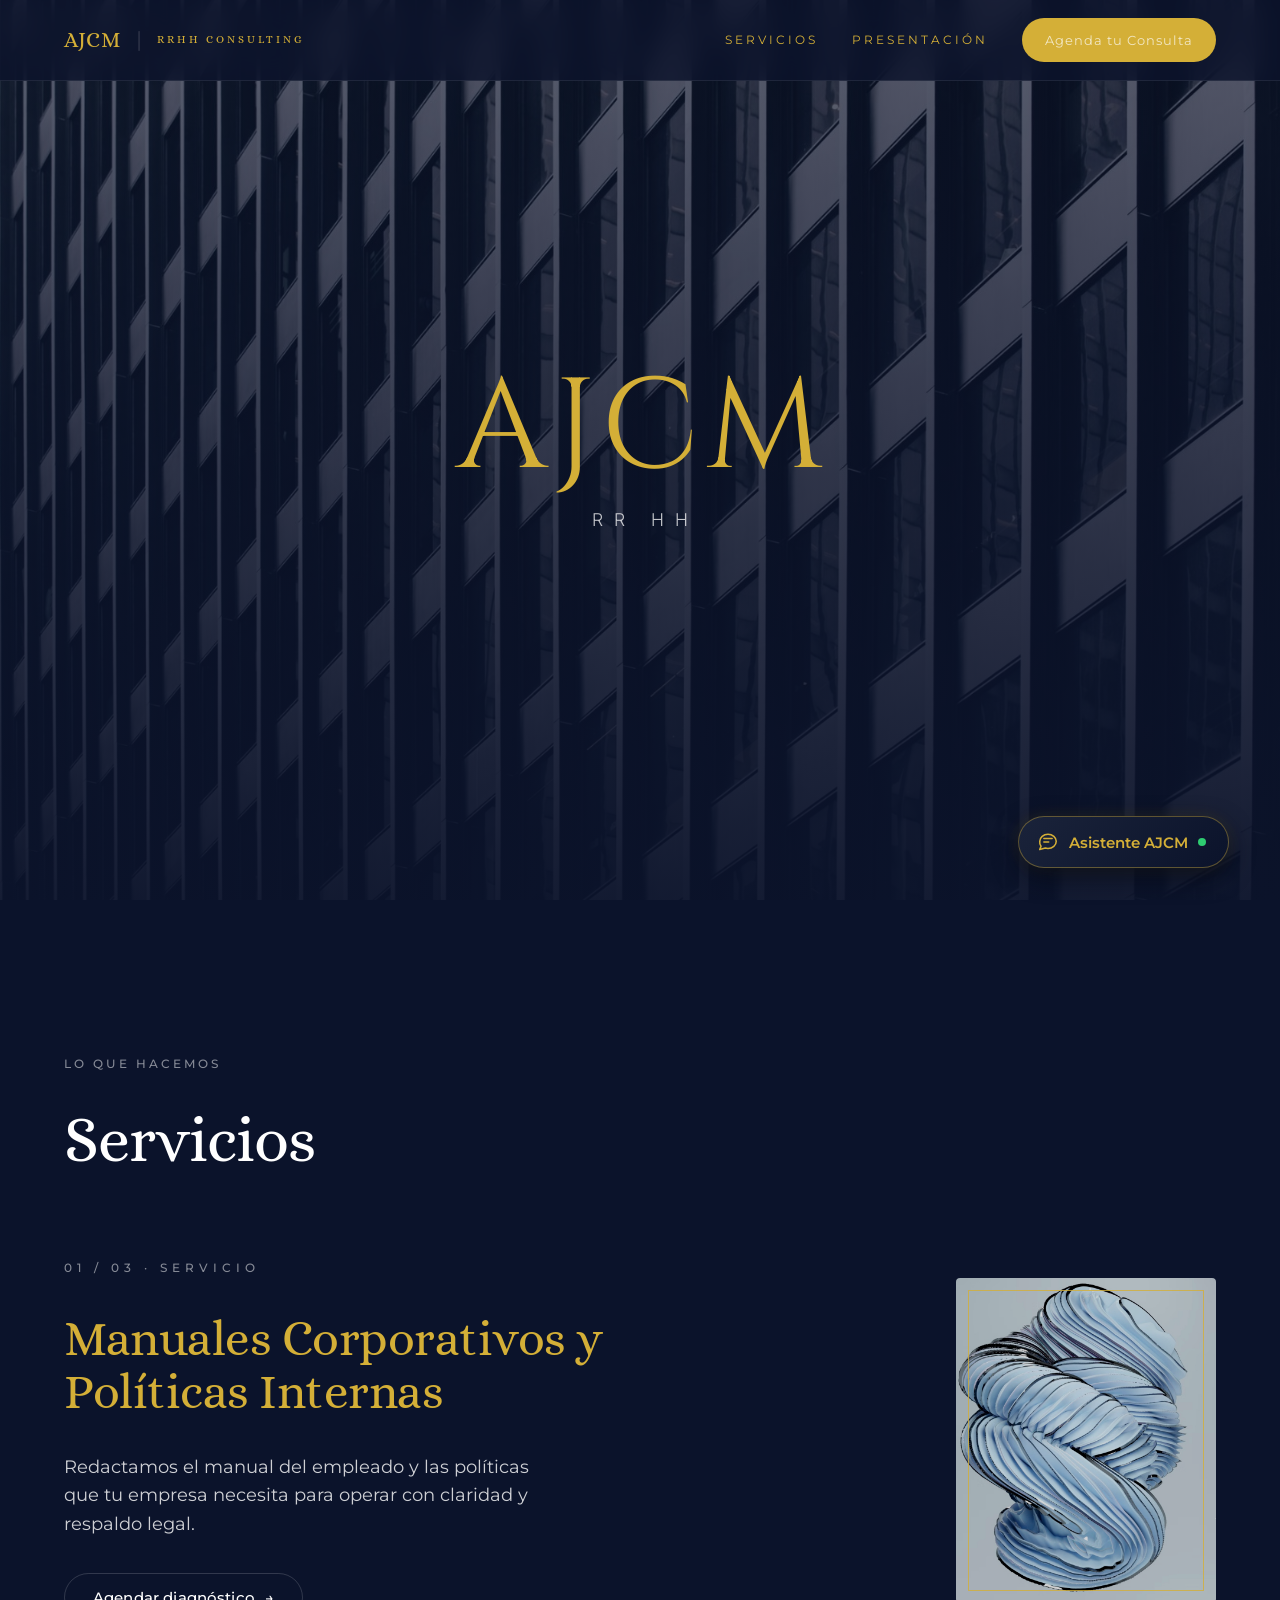
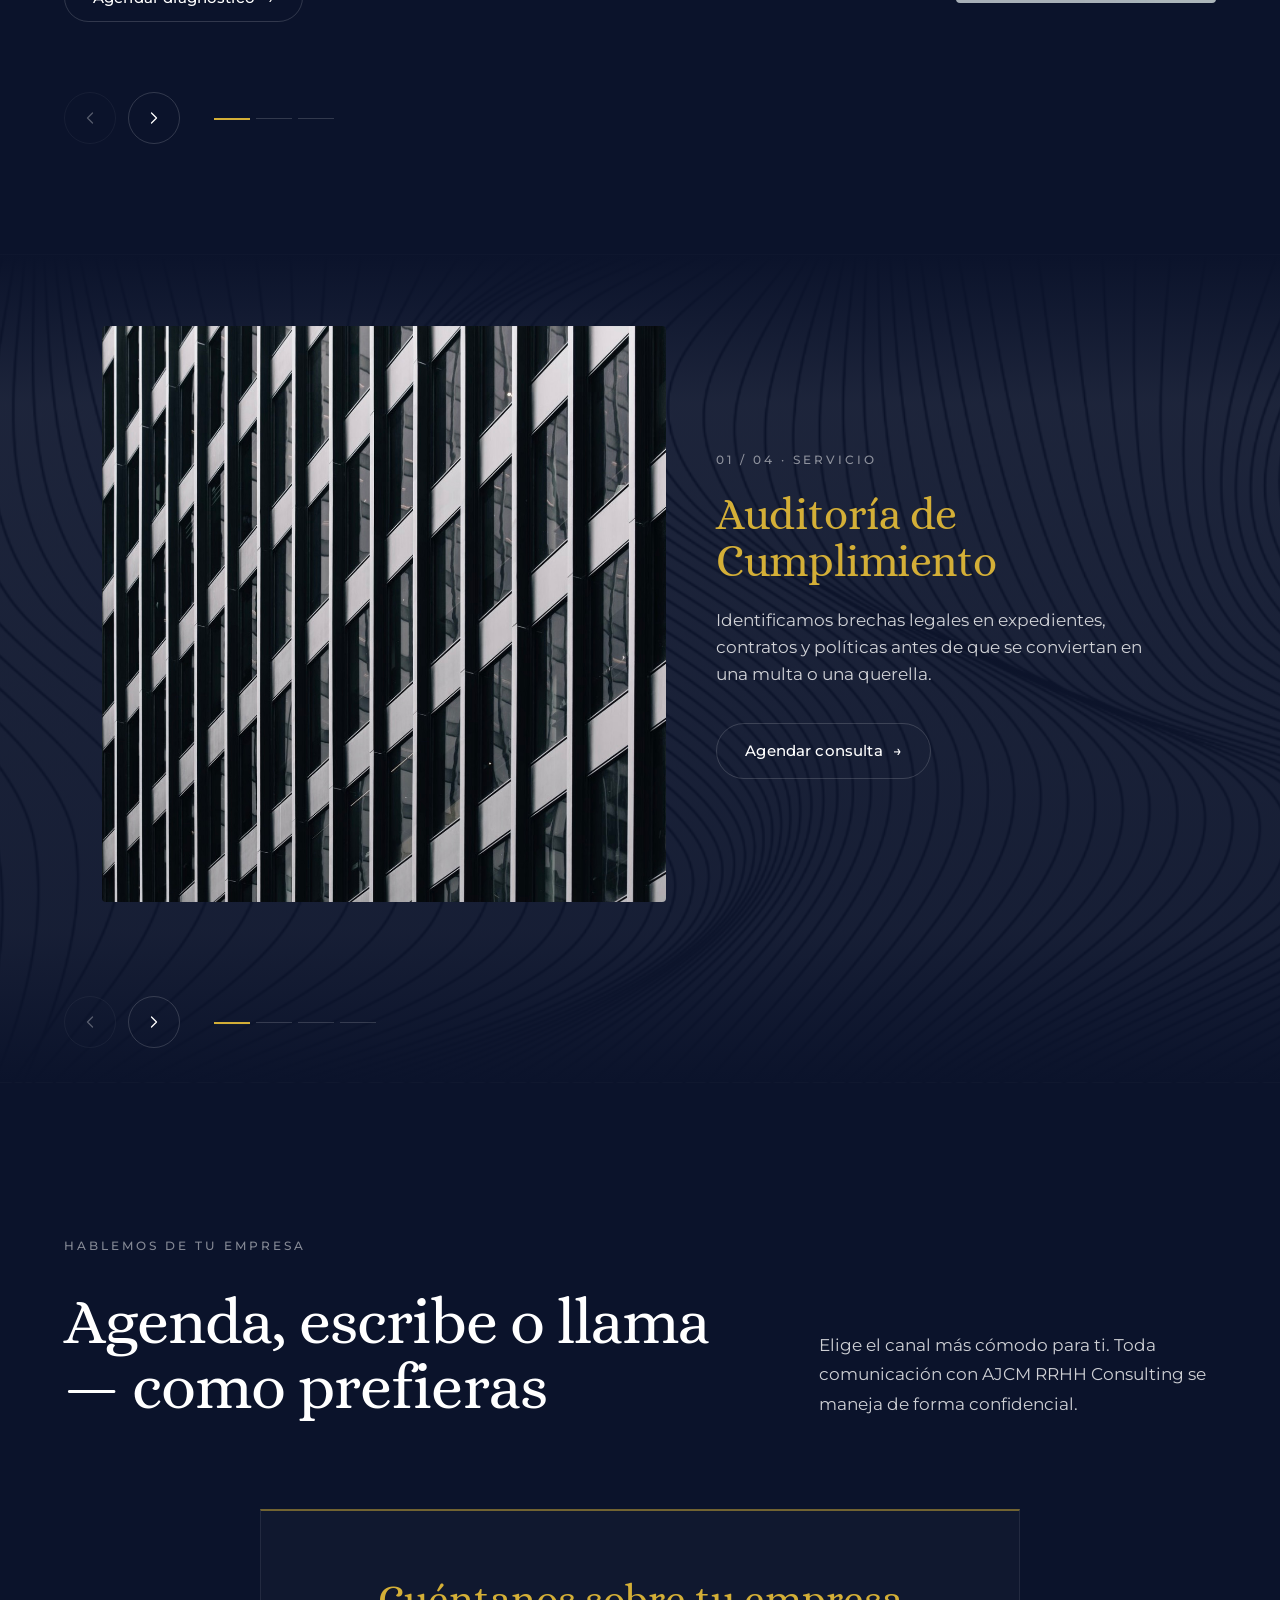
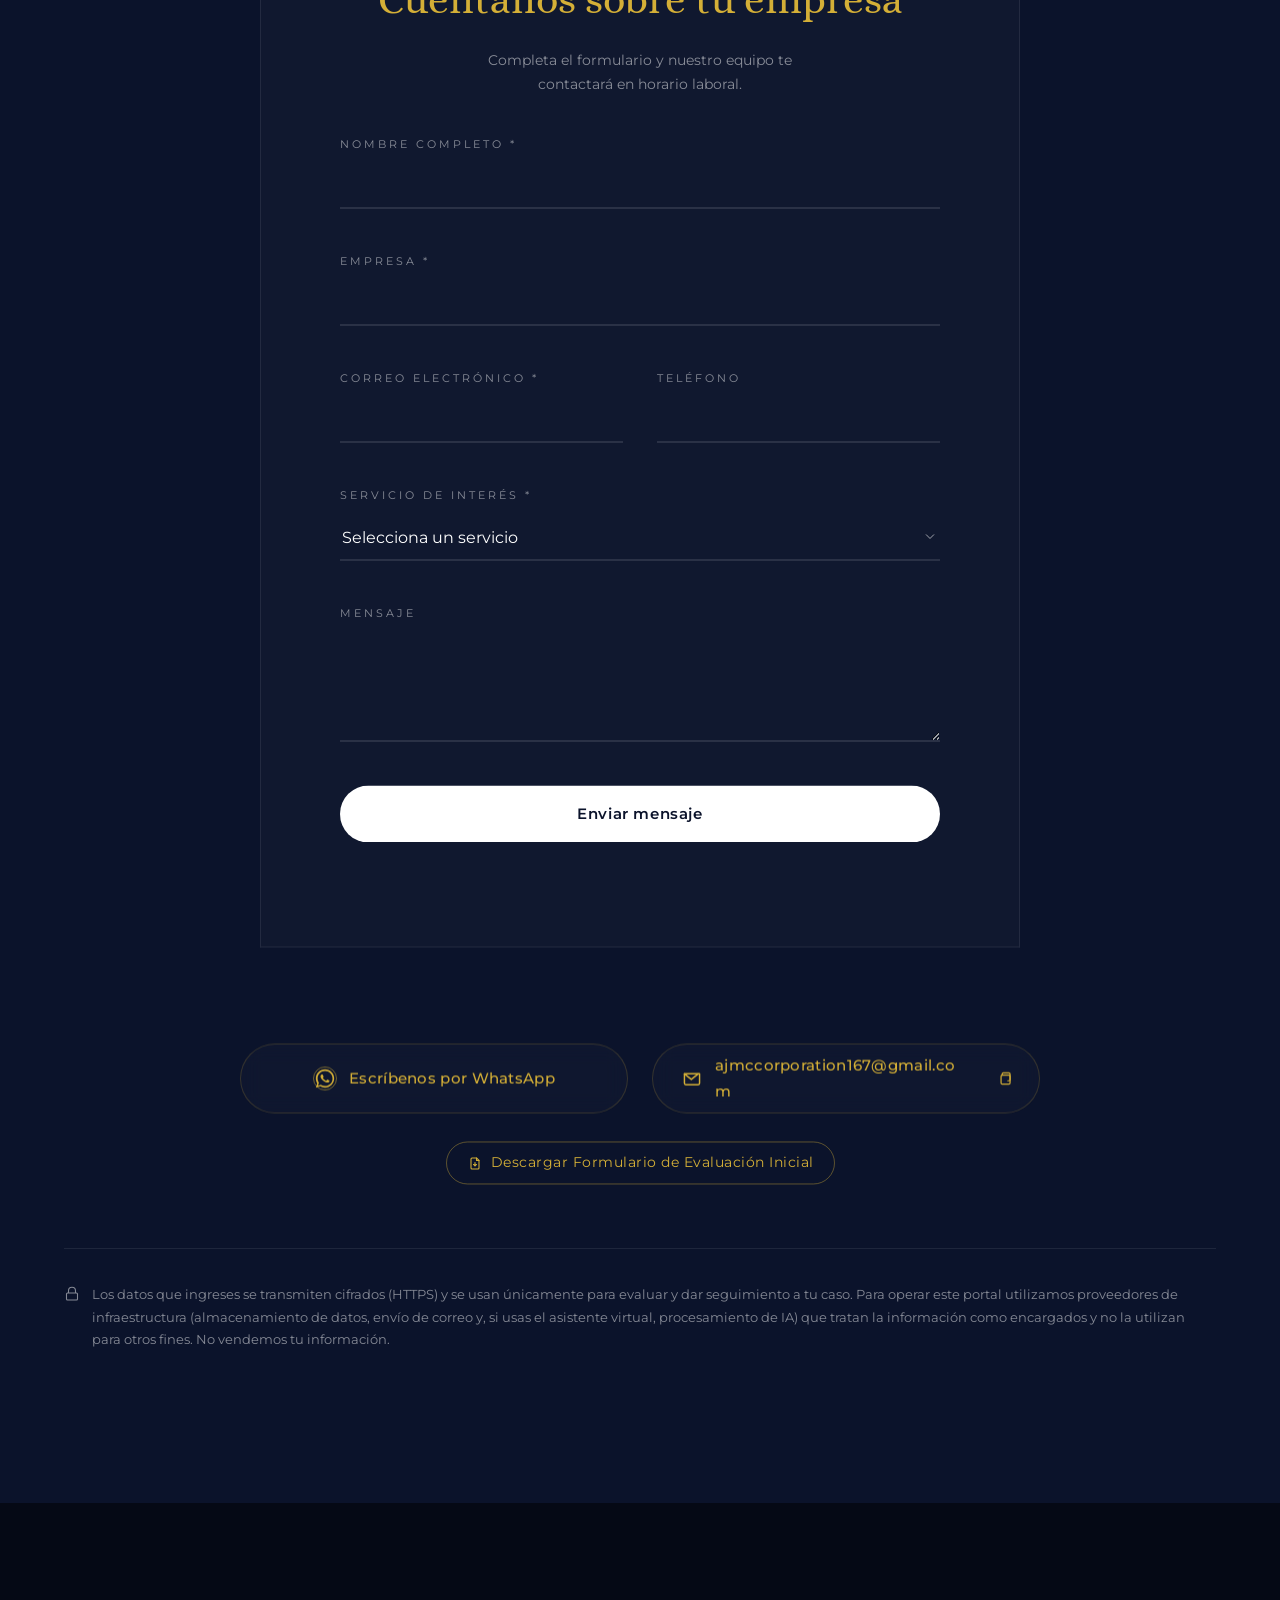
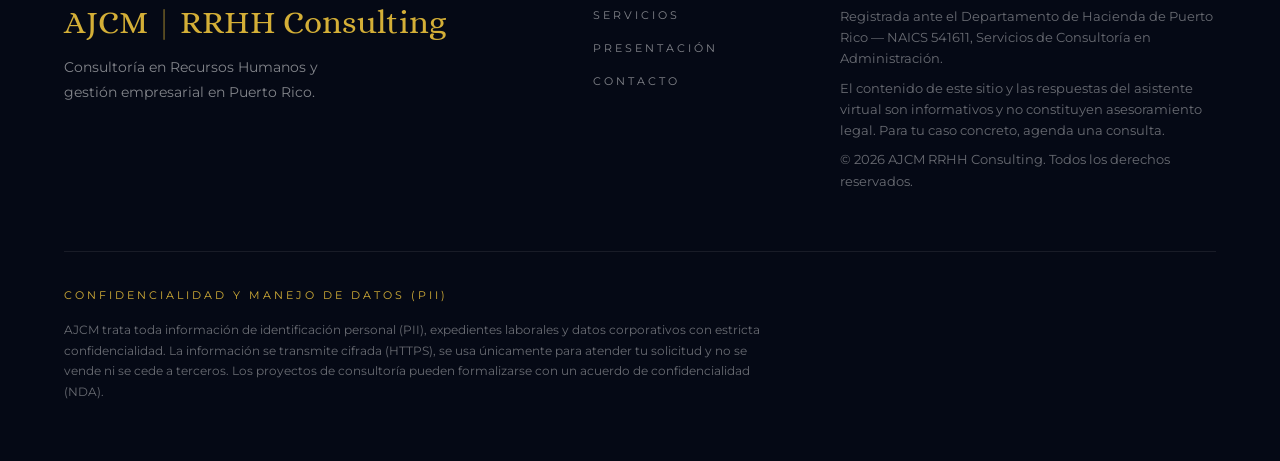
==== index.html @ 5d1ece81 "UI Premium: Formulario PDF solo con casillas, sin preguntas abiertas ni líneas de escritura Co-Autho" ====
<!DOCTYPE html>
<html lang="es">
<head>
  <meta charset="UTF-8" />
  <meta name="viewport" content="width=device-width, initial-scale=1, viewport-fit=cover" />
  <title>AJCM | RRHH Consulting — Consultoría de RRHH en PR</title>
  <meta name="description" content="AJCM RRHH Consulting: auditorías de cumplimiento laboral, manuales corporativos, Ley 80, nómina y reclutamiento para empresas en Puerto Rico. Consultoría personalizada con tecnología moderna." />
  <meta name="theme-color" content="#0B132B" />

  <!-- Open Graph / Twitter: tarjeta de vista previa al compartir el enlace (WhatsApp, iMessage, LinkedIn).
       ADMIN AJCM: si cambias de dominio, actualiza las URLs absolutas de og:url, og:image y twitter:image.
       og-image.jpg mide 1200x630 (el formato que esperan WhatsApp y LinkedIn). -->
  <meta property="og:type" content="website" />
  <meta property="og:locale" content="es_PR" />
  <meta property="og:site_name" content="AJCM" />
  <meta property="og:title" content="AJCM | RRHH Consulting" />
  <meta property="og:description" content="Firma boutique de consultoría en Recursos Humanos y Cumplimiento Laboral para empresas en Puerto Rico." />
  <meta property="og:url" content="https://ajcm-rrhh-consulting.vercel.app/" />
  <meta property="og:image" content="https://ajcm-rrhh-consulting.vercel.app/og-image.jpg" />
  <meta property="og:image:type" content="image/jpeg" />
  <meta property="og:image:width" content="1200" />
  <meta property="og:image:height" content="630" />
  <meta property="og:image:alt" content="AJCM RR HH — Consultoría de Recursos Humanos en Puerto Rico" />
  <meta name="twitter:card" content="summary_large_image" />
  <meta name="twitter:title" content="AJCM | RRHH Consulting" />
  <meta name="twitter:description" content="Consultoría premium en Recursos Humanos y Cumplimiento Laboral en Puerto Rico." />
  <meta name="twitter:image" content="https://ajcm-rrhh-consulting.vercel.app/og-image.jpg" />
  <link rel="canonical" href="https://ajcm-rrhh-consulting.vercel.app/" />

  <!-- Marca que JS está activo: permite que las animaciones de scroll no oculten contenido si JS falla -->
  <!-- Arranque: clase .js, failsafe del reveal y apertura siempre en el hero (sin scripts en línea por la CSP) -->
  <script src="js/boot.js"></script>

  <!-- Datos estructurados (SEO local). Sin teléfono ni dominio hasta que estén definidos. -->
  <script type="application/ld+json">
  {
    "@context": "https://schema.org",
    "@type": "ProfessionalService",
    "name": "AJCM | RRHH Consulting",
    "description": "Consultoría en Recursos Humanos y gestión empresarial: cumplimiento laboral, manuales, nómina, reclutamiento y adiestramientos.",
    "founder": { "@type": "Person", "name": "Alexis J. Mercado Colón" },
    "areaServed": { "@type": "Place", "name": "Puerto Rico" },
    "address": { "@type": "PostalAddress", "addressLocality": "San Juan", "addressRegion": "PR", "addressCountry": "US" }
  }
  </script>

  <!-- Íconos: favicon.ico (16/32/48 px) para navegadores y lectores de enlaces, SVG inline para
       navegadores modernos, y apple-touch-icon (180x180) para Safari y la pantalla de inicio del iPhone.
       Todos con el monograma AJ en oro sobre navy. -->
  <link rel="icon" href="/favicon.ico" sizes="any" />
  <link rel="icon" type="image/svg+xml" href="data:image/svg+xml,%3Csvg xmlns='http://www.w3.org/2000/svg' viewBox='0 0 64 64'%3E%3Crect width='64' height='64' fill='%230B132B'/%3E%3Ctext x='32' y='42' font-family='Georgia,serif' font-size='28' font-weight='400' fill='%23D4AF37' text-anchor='middle'%3EAJ%3C/text%3E%3C/svg%3E" />
  <link rel="apple-touch-icon" sizes="180x180" href="/apple-touch-icon.png" />

  <!-- Tipografía: The Seasons (titulares, fuente premium local/licenciada), Alice (subtítulos), Montserrat (lectura e interacción); Cinzel + Inter solo para la firma del hero -->
  <link rel="preconnect" href="https://fonts.googleapis.com" />
  <link rel="preconnect" href="https://fonts.gstatic.com" crossorigin />
  <link href="https://fonts.googleapis.com/css2?family=Alice&family=Cinzel:wght@400&family=Inter:wght@300&family=Montserrat:wght@300;400;500;600;700&display=swap" rel="stylesheet" />

  <link rel="stylesheet" href="css/style.css" />
  <link rel="stylesheet" href="css/chat.css" />
  <!-- Modal de dos pasos, reveal al scroll y efecto magnético (aditivo, no depende de style.css) -->
  <link rel="stylesheet" href="css/modal.css" />
</head>
<body>

  <!-- Enlace de salto para navegación por teclado / lectores de pantalla (WCAG 2.4.1) -->
  <a class="skip-link" href="#main">Saltar al contenido principal</a>

  <!-- ============================= NAVEGACIÓN ============================= -->
  <header class="nav" id="siteNav">
    <div class="nav__inner">
      <a href="#inicio" class="nav__logo" aria-label="AJCM RRHH Consulting — Ir al inicio">
        AJCM<span class="nav__logo-divider" aria-hidden="true">|</span><span class="nav__logo-sub">RRHH Consulting</span>
      </a>

      <button
        type="button"
        class="nav__toggle"
        id="navToggle"
        aria-expanded="false"
        aria-controls="navMenu"
        aria-label="Abrir menú de navegación"
      >
        <span></span><span></span><span></span>
      </button>

      <nav id="navMenu" class="nav__menu" aria-label="Navegación principal">
        <a href="#servicios" class="nav__link">Servicios</a>
        <a href="#presentacion" class="nav__link">Presentación</a>
        <a href="https://calendar.app.google/BkinisVpAbYweK2Z6" target="_blank" rel="noopener noreferrer" class="nav__link nav__link--cta btn btn--gold btn--sm" data-magnetic>Agenda tu Consulta<span class="sr-only"> (se abre en una pestaña nueva)</span></a>
      </nav>
    </div>
  </header>

  <main id="main">

    <!-- ============================= HERO ============================= -->
    <section class="hero" id="inicio">
      <!-- Capas decorativas para el efecto de parallax/tilt (ver js/main.js) -->
      <div class="hero__backdrop" aria-hidden="true" data-parallax-layer>
        <div class="hero__glow hero__glow--gold"></div>
        <div class="hero__glow hero__glow--navy"></div>
        <div class="hero__grid"></div>
      </div>

      <!-- Portada minimalista: la firma y su descriptor, centrados sobre la imagen de fondo -->
      <div class="hero-signature">
        <h1 class="main-acronym">AJCM<span class="sr-only"> RRHH Consulting — Consultoría de Recursos Humanos en Puerto Rico</span></h1>
        <p class="sub-descriptor" aria-hidden="true">RR HH</p>
      </div>
    </section>

    <!-- ============================= SERVICIOS ============================= -->
    <section class="services" id="servicios">
      <!-- Layout centrado: encabezado arriba, presentación de servicios debajo -->
      <div class="services__layout">
        <div class="services__aside">
          <div class="section__head" data-reveal>
            <p class="eyebrow">Lo que hacemos</p>
            <h2 class="section__title">Servicios</h2>
          </div>
        </div>

      <!-- Presentación de servicios editorial (texto a la izquierda, imagen a la derecha): reutiliza el
           carrusel scroll-snap del deck de abajo (.services-presentation, .slide, .deck__controls y
           js/slider.js). Los CTA conservan .service-card__cta + data-service porque js/modal.js abre
           el modal con ellos. -->
      <div class="deck deck--editorial" data-slider data-reveal role="region" aria-roledescription="carrusel" aria-label="Servicios">
        <div class="services-presentation" tabindex="0">
          <article class="slide slide--editorial" role="group" aria-roledescription="diapositiva" aria-label="1 de 3: Manuales Corporativos y Políticas Internas">
            <div class="slide-text">
              <p class="eyebrow slide-text__meta">01 / 03 · Servicio</p>
              <h3 class="slide-text__title">Manuales Corporativos y Políticas Internas</h3>
              <p class="slide-text__desc">Redactamos el manual del empleado y las políticas que tu empresa necesita para operar con claridad y respaldo legal.</p>
              <button type="button" class="btn btn--ghost slide-text__cta service-card__cta" data-service="manual" data-magnetic aria-haspopup="dialog">Agendar diagnóstico <span aria-hidden="true">→</span></button>
            </div>
            <div class="slide-image">
              <img src="./ajcm-manuales-corporativos-premium.jpg" alt="Manuales Corporativos" class="slide-img-premium" width="1104" height="1098" loading="lazy" decoding="async" />
            </div>
          </article>
          <article class="slide slide--editorial" role="group" aria-roledescription="diapositiva" aria-label="2 de 3: Reclutamiento y Selección de Talento">
            <div class="slide-text">
              <p class="eyebrow slide-text__meta">02 / 03 · Servicio</p>
              <h3 class="slide-text__title">Reclutamiento y Selección de Talento</h3>
              <p class="slide-text__desc">Buscamos y filtramos candidatos alineados a tu cultura y a los requisitos legales del puesto, no solo al currículo.</p>
              <button type="button" class="btn btn--ghost slide-text__cta service-card__cta" data-service="reclutamiento" data-magnetic aria-haspopup="dialog">Agendar diagnóstico <span aria-hidden="true">→</span></button>
            </div>
            <div class="slide-image">
              <img src="./ajcm-optimizacion-talento-ejecutivo.jpg" alt="Reclutamiento y Selección" class="slide-img-premium" width="800" height="1124" loading="lazy" decoding="async" />
            </div>
          </article>
          <article class="slide slide--editorial" role="group" aria-roledescription="diapositiva" aria-label="3 de 3: Adiestramientos Organizacionales">
            <div class="slide-text">
              <p class="eyebrow slide-text__meta">03 / 03 · Servicio</p>
              <h3 class="slide-text__title">Adiestramientos Organizacionales</h3>
              <p class="slide-text__desc">Capacitamos a supervisores y equipos en liderazgo, prevención de acoso laboral y cumplimiento regulatorio.</p>
              <button type="button" class="btn btn--ghost slide-text__cta service-card__cta" data-service="adiestramiento" data-magnetic aria-haspopup="dialog">Agendar diagnóstico <span aria-hidden="true">→</span></button>
            </div>
            <div class="slide-image">
              <img src="./ajcm-relaciones-laborales-elite.jpg" alt="Adiestramientos Corporativos" class="slide-img-premium" width="938" height="1072" loading="lazy" decoding="async" />
            </div>
          </article>
        </div>

        <div class="deck__controls">
          <div class="slider__dots" role="group" aria-label="Elegir servicio">
            <button type="button" class="slider__dot" data-slide-to="0" aria-label="Ir al servicio 1: Manuales Corporativos y Políticas Internas"></button>
            <button type="button" class="slider__dot" data-slide-to="1" aria-label="Ir al servicio 2: Reclutamiento y Selección de Talento"></button>
            <button type="button" class="slider__dot" data-slide-to="2" aria-label="Ir al servicio 3: Adiestramientos Organizacionales"></button>
          </div>
          <div class="slider__controls">
            <button type="button" class="slider__arrow" data-slider-prev aria-label="Servicio anterior">
              <svg viewBox="0 0 24 24" fill="none" stroke="currentColor" stroke-width="1.5" aria-hidden="true"><path stroke-linecap="round" stroke-linejoin="round" d="M15 6l-6 6 6 6"/></svg>
            </button>
            <button type="button" class="slider__arrow" data-slider-next aria-label="Servicio siguiente">
              <svg viewBox="0 0 24 24" fill="none" stroke="currentColor" stroke-width="1.5" aria-hidden="true"><path stroke-linecap="round" stroke-linejoin="round" d="M9 6l6 6-6 6"/></svg>
            </button>
          </div>
        </div>
      </div>
      </div>
    </section>

    <!-- ============================= PRESENTACIÓN DE SERVICIOS (SLIDE DECK) ============================= -->
    <!-- Diapositivas a pantalla completa con CSS scroll-snap. js/slider.js solo añade flechas e indicadores
         (necesarios con mouse: una rueda vertical no desliza en horizontal). -->
    <section class="deck reveal" id="presentacion" data-slider role="region" aria-roledescription="carrusel" aria-label="Presentación de servicios">
      <div class="services-presentation" tabindex="0">
        <article class="slide" role="group" aria-roledescription="diapositiva" aria-label="1 de 4: Auditoría de Cumplimiento">
          <div class="slide-image">
            <!-- ADMIN AJCM: imagen temporal; reemplazar por la imagen final de este servicio -->
            <img src="./ajcm-hero-background.jpg" alt="" decoding="async" />
          </div>
          <div class="slide-text">
            <p class="eyebrow slide-text__meta">01 / 04 · Servicio</p>
            <h3 class="slide-text__title">Auditoría de Cumplimiento</h3>
            <p class="slide-text__desc">Identificamos brechas legales en expedientes, contratos y políticas antes de que se conviertan en una multa o una querella.</p>
            <a href="https://calendar.app.google/BkinisVpAbYweK2Z6" target="_blank" rel="noopener noreferrer" class="btn btn--ghost slide-text__cta">Agendar consulta <span aria-hidden="true">→</span><span class="sr-only"> sobre Auditoría de Cumplimiento (se abre en una pestaña nueva)</span></a>
          </div>
        </article>
        <article class="slide" role="group" aria-roledescription="diapositiva" aria-label="2 de 4: Manuales Corporativos">
          <div class="slide-image">
            <!-- ADMIN AJCM: imagen temporal; reemplazar por la imagen final de este servicio -->
            <img src="./ajcm-hero-background.jpg" alt="" decoding="async" />
          </div>
          <div class="slide-text">
            <p class="eyebrow slide-text__meta">02 / 04 · Servicio</p>
            <h3 class="slide-text__title">Manuales Corporativos</h3>
            <p class="slide-text__desc">Redactamos el manual del empleado y las políticas que tu empresa necesita para operar con claridad y respaldo legal.</p>
            <a href="https://calendar.app.google/BkinisVpAbYweK2Z6" target="_blank" rel="noopener noreferrer" class="btn btn--ghost slide-text__cta">Agendar consulta <span aria-hidden="true">→</span><span class="sr-only"> sobre Manuales Corporativos (se abre en una pestaña nueva)</span></a>
          </div>
        </article>
        <article class="slide" role="group" aria-roledescription="diapositiva" aria-label="3 de 4: Optimización de Nómina">
          <div class="slide-image">
            <!-- ADMIN AJCM: imagen temporal; reemplazar por la imagen final de este servicio -->
            <img src="./ajcm-hero-background.jpg" alt="" decoding="async" />
          </div>
          <div class="slide-text">
            <p class="eyebrow slide-text__meta">03 / 04 · Servicio</p>
            <h3 class="slide-text__title">Optimización de Nómina</h3>
            <p class="slide-text__desc">Revisamos clasificación de empleados, retenciones y procesos de nómina para que pagues correcto y a tiempo, siempre.</p>
            <a href="https://calendar.app.google/BkinisVpAbYweK2Z6" target="_blank" rel="noopener noreferrer" class="btn btn--ghost slide-text__cta">Agendar consulta <span aria-hidden="true">→</span><span class="sr-only"> sobre Optimización de Nómina (se abre en una pestaña nueva)</span></a>
          </div>
        </article>
        <article class="slide" role="group" aria-roledescription="diapositiva" aria-label="4 de 4: Relaciones Laborales">
          <div class="slide-image">
            <!-- ADMIN AJCM: imagen temporal; reemplazar por la imagen final de este servicio -->
            <img src="./ajcm-hero-background.jpg" alt="" decoding="async" />
          </div>
          <div class="slide-text">
            <p class="eyebrow slide-text__meta">04 / 04 · Servicio</p>
            <h3 class="slide-text__title">Relaciones Laborales</h3>
            <p class="slide-text__desc">Manejamos despidos, mesadas y disputas laborales bajo la Ley 80, con la documentación y el proceso correcto desde el primer día.</p>
            <a href="https://calendar.app.google/BkinisVpAbYweK2Z6" target="_blank" rel="noopener noreferrer" class="btn btn--ghost slide-text__cta">Agendar consulta <span aria-hidden="true">→</span><span class="sr-only"> sobre Relaciones Laborales (se abre en una pestaña nueva)</span></a>
          </div>
        </article>
      </div>

      <div class="deck__controls">
        <div class="slider__dots" role="group" aria-label="Elegir diapositiva">
          <button type="button" class="slider__dot" data-slide-to="0" aria-label="Ir a la diapositiva 1: Auditoría de Cumplimiento"></button>
          <button type="button" class="slider__dot" data-slide-to="1" aria-label="Ir a la diapositiva 2: Manuales Corporativos"></button>
          <button type="button" class="slider__dot" data-slide-to="2" aria-label="Ir a la diapositiva 3: Optimización de Nómina"></button>
          <button type="button" class="slider__dot" data-slide-to="3" aria-label="Ir a la diapositiva 4: Relaciones Laborales"></button>
        </div>
        <div class="slider__controls">
          <button type="button" class="slider__arrow" data-slider-prev aria-label="Diapositiva anterior">
            <svg viewBox="0 0 24 24" fill="none" stroke="currentColor" stroke-width="1.5" aria-hidden="true"><path stroke-linecap="round" stroke-linejoin="round" d="M15 6l-6 6 6 6"/></svg>
          </button>
          <button type="button" class="slider__arrow" data-slider-next aria-label="Diapositiva siguiente">
            <svg viewBox="0 0 24 24" fill="none" stroke="currentColor" stroke-width="1.5" aria-hidden="true"><path stroke-linecap="round" stroke-linejoin="round" d="M9 6l6 6-6 6"/></svg>
          </button>
        </div>
      </div>
    </section>

    <!-- ============================= MÓDULO DE CONTACTO Y AGENDAMIENTO ============================= -->
    <section class="contact" id="contacto">
      <div class="section__head section__head--split" data-reveal>
        <p class="eyebrow">Hablemos de tu empresa</p>
        <h2 class="section__title">Agenda, escribe o llama — como prefieras</h2>
        <p class="section__intro">
          Elige el canal más cómodo para ti. Toda comunicación con AJCM RRHH Consulting se maneja de forma
          confidencial.
        </p>
      </div>

      <div class="contact__grid" data-reveal>

        <!-- Canales directos: WhatsApp y correo en una sola línea -->
        <div class="contact-panel contact-panel--channels" role="group" aria-label="Canales directos">

          <!-- WhatsApp corporativo: (939) 428-2820 en formato internacional para wa.me -->
          <a
            href="https://wa.me/19394282820"
            target="_blank"
            rel="noopener noreferrer"
            class="whatsapp-btn"
            id="whatsappBtn"
            aria-label="Escríbenos por WhatsApp — se abre en una pestaña nueva"
          >
            <span class="whatsapp-btn__icon" aria-hidden="true">
              <svg viewBox="0 0 32 32" fill="currentColor"><path d="M16.02 2.667C8.64 2.667 2.667 8.64 2.667 16c0 2.62.733 5.067 2.013 7.16L2.667 29.333l6.347-1.973A13.25 13.25 0 0 0 16.02 29.333c7.38 0 13.353-5.973 13.353-13.333S23.4 2.667 16.02 2.667Zm0 24.246a10.86 10.86 0 0 1-5.56-1.526l-.4-.24-4.213 1.31 1.333-4.1-.26-.42a10.87 10.87 0 0 1-1.666-5.78c0-6.013 4.893-10.906 10.766-10.906 6.014 0 10.907 4.893 10.907 10.953 0 6.013-4.893 10.709-10.907 10.709Zm5.92-8.153c-.32-.16-1.906-.94-2.2-1.046-.293-.107-.507-.16-.72.16-.213.32-.826 1.04-1.013 1.253-.187.213-.373.24-.693.08-1.873-.934-3.1-1.667-4.333-3.78-.327-.56.327-.52.933-1.733.107-.213.054-.4-.053-.56-.107-.16-.746-1.8-1.026-2.466-.267-.667-.547-.574-.747-.587h-.64c-.213 0-.56.08-.853.4-.293.32-1.12 1.093-1.12 2.667 0 1.573 1.146 3.093 1.306 3.306.16.213 2.227 3.414 5.467 4.654 2.72 1.04 3.28.84 3.867.787.587-.053 1.906-.78 2.173-1.534.267-.753.267-1.4.187-1.533-.08-.133-.293-.213-.613-.373Z"/></svg>
            </span>
            <span class="whatsapp-btn__label">
              Escríbenos por WhatsApp
            </span>
          </a>

          <div class="email-card">
            <span class="email-card__icon" aria-hidden="true">
              <svg viewBox="0 0 24 24" fill="none" stroke="currentColor" stroke-width="1.6"><path stroke-linecap="round" stroke-linejoin="round" d="M3.75 6.75h16.5v10.5a1.5 1.5 0 0 1-1.5 1.5H5.25a1.5 1.5 0 0 1-1.5-1.5V6.75Z"/><path stroke-linecap="round" stroke-linejoin="round" d="m3.75 7 7.5 6 7.5-6"/></svg>
            </span>
            <div class="email-card__text">
              <!--
                El correo NO está en texto plano en el HTML: js/main.js lo construye
                en memoria (anti-scraping) y lo coloca aquí al cargar la página.
                ADMIN AJCM: para proyectar autoridad B2B, cambia data-domain a tu dominio propio.
              -->
              <span class="email-card__address" id="emailDisplay" data-user="ajmccorporation167" data-domain="gmail.com">
                <noscript>Activa JavaScript para ver el correo, o usa el formulario de contacto.</noscript>
                <span aria-hidden="true">cargando…</span>
              </span>
            </div>
            <button
              type="button"
              class="email-card__copy"
              id="copyEmailBtn"
              aria-label="Copiar correo electrónico al portapapeles"
            >
              <svg viewBox="0 0 24 24" fill="none" stroke="currentColor" stroke-width="1.6" aria-hidden="true"><path stroke-linecap="round" stroke-linejoin="round" d="M8.25 7.5h9A1.5 1.5 0 0 1 18.75 9v9a1.5 1.5 0 0 1-1.5 1.5h-9A1.5 1.5 0 0 1 6.75 18V9a1.5 1.5 0 0 1 1.5-1.5Z"/><path stroke-linecap="round" stroke-linejoin="round" d="M8.25 7.5V6a1.5 1.5 0 0 1 1.5-1.5h7.5A1.5 1.5 0 0 1 18.75 6v7.5a1.5 1.5 0 0 1-1.5 1.5h-1.5"/></svg>
              <span class="copy-tooltip" id="copyTooltip" role="status" aria-live="polite">¡Copiado!</span>
            </button>
          </div>

          <!-- Descarga sutil del formulario de evaluación (PDF en la raíz del sitio) -->
          <div class="download-row">
            <a
              href="./AJCM_Formulario_Evaluacion.pdf?v=4"
              type="application/pdf"
              download="AJCM_Formulario_Evaluacion.pdf"
              class="btn-subtle-download"
            >
              <svg viewBox="0 0 24 24" fill="none" stroke="currentColor" stroke-width="1.6" aria-hidden="true"><path stroke-linecap="round" stroke-linejoin="round" d="M14.25 3.75H7.5A1.5 1.5 0 0 0 6 5.25v13.5a1.5 1.5 0 0 0 1.5 1.5h9a1.5 1.5 0 0 0 1.5-1.5V7.5l-3.75-3.75Z"/><path stroke-linecap="round" stroke-linejoin="round" d="M14.25 3.75V7.5H18M12 10.5v5.25m0 0 2.25-2.25M12 15.75l-2.25-2.25"/></svg>
              Descargar Formulario de Evaluación Inicial
            </a>
          </div>
        </div>

        <!-- Formulario de leads — conectado a Supabase (js/supabase.js) -->
        <div class="contact-panel contact-panel--form">
          <h3 class="contact-panel__title">Cuéntanos sobre tu empresa</h3>
          <p class="contact-panel__text contact-panel__text--muted">
            Completa el formulario y nuestro equipo te contactará en horario laboral.
          </p>

          <form id="leadForm" novalidate>
            <!-- Trampa anti-spam (honeypot): invisible para personas, los bots la rellenan.
                 Si llega con texto, js/supabase.js finge éxito y no guarda nada. -->
            <div class="hp-field" aria-hidden="true">
              <label for="fieldReference">No completar este campo</label>
              <input type="text" id="fieldReference" name="ajcm_reference" tabindex="-1" autocomplete="off" />
            </div>
            <div class="field">
              <label for="fieldName">Nombre completo <span aria-hidden="true">*</span></label>
              <input type="text" id="fieldName" name="fullName" maxlength="120" autocomplete="name" required aria-required="true" aria-describedby="error-fieldName" />
              <span class="field-error" id="error-fieldName"></span>
            </div>

            <div class="field">
              <label for="fieldCompany">Empresa <span aria-hidden="true">*</span></label>
              <input type="text" id="fieldCompany" name="company" maxlength="160" autocomplete="organization" required aria-required="true" aria-describedby="error-fieldCompany" />
              <span class="field-error" id="error-fieldCompany"></span>
            </div>

            <div class="field-row">
              <div class="field">
                <label for="fieldEmail">Correo electrónico <span aria-hidden="true">*</span></label>
                <input type="email" id="fieldEmail" name="email" maxlength="254" autocomplete="email" required aria-required="true" aria-describedby="error-fieldEmail" />
                <span class="field-error" id="error-fieldEmail"></span>
              </div>
              <div class="field">
                <label for="fieldPhone">Teléfono</label>
                <input type="tel" id="fieldPhone" name="phone" autocomplete="tel" pattern="^[0-9+()\-\s]{7,15}$" aria-describedby="error-fieldPhone" />
                <span class="field-error" id="error-fieldPhone"></span>
              </div>
            </div>

            <div class="field">
              <label for="fieldService">Servicio de interés <span aria-hidden="true">*</span></label>
              <select id="fieldService" name="service" required aria-required="true" aria-describedby="error-fieldService">
                <option value="" selected disabled>Selecciona un servicio</option>
                <option value="auditoria">Auditoría de Cumplimiento de RRHH</option>
                <option value="manual">Manual Corporativo / Políticas</option>
                <option value="ley80">Ley 80 / Relaciones Obrero-Patronales</option>
                <option value="nomina">Nómina</option>
                <option value="reclutamiento">Reclutamiento y Selección</option>
                <option value="adiestramiento">Adiestramientos</option>
                <option value="otro">Otro</option>
              </select>
              <span class="field-error" id="error-fieldService"></span>
            </div>

            <div class="field">
              <label for="fieldMessage">Mensaje</label>
              <textarea id="fieldMessage" name="message" rows="3" maxlength="800"></textarea>
            </div>

            <button type="submit" class="btn btn--gold btn--block" data-magnetic>Enviar mensaje</button>
            <p class="form-status" id="formStatus" role="status" aria-live="polite"></p>
          </form>
        </div>
      </div>

      <!-- Aviso de privacidad: describe con precisión el flujo real de los datos -->
      <p class="privacy-disclaimer">
        <svg viewBox="0 0 24 24" fill="none" stroke="currentColor" stroke-width="1.6" aria-hidden="true" class="privacy-disclaimer__icon"><path stroke-linecap="round" stroke-linejoin="round" d="M6.75 10.5V7.125a5.25 5.25 0 0 1 10.5 0V10.5M5.25 10.5h13.5A1.5 1.5 0 0 1 20.25 12v7.5a1.5 1.5 0 0 1-1.5 1.5H5.25a1.5 1.5 0 0 1-1.5-1.5V12a1.5 1.5 0 0 1 1.5-1.5Z"/></svg>
        Los datos que ingreses se transmiten cifrados (HTTPS) y se usan únicamente para evaluar y dar seguimiento a
        tu caso. Para operar este portal utilizamos proveedores de infraestructura (almacenamiento de datos, envío de
        correo y, si usas el asistente virtual, procesamiento de IA) que tratan la información como encargados y
        no la utilizan para otros fines. No vendemos tu información.
      </p>
    </section>

  </main>

  <!-- ============================= FOOTER ============================= -->
  <footer class="site-footer">
    <div class="site-footer__inner">
      <div class="site-footer__brand">
        <p class="site-footer__logo">AJCM <span aria-hidden="true">|</span> RRHH Consulting</p>
        <p class="site-footer__tagline">Consultoría en Recursos Humanos y gestión empresarial en Puerto Rico.</p>
      </div>

      <nav class="site-footer__links" aria-label="Enlaces del pie de página">
        <a href="#servicios">Servicios</a>
        <a href="#presentacion">Presentación</a>
        <a href="#contacto">Contacto</a>
      </nav>

      <div class="site-footer__legal">
        <p>Registrada ante el Departamento de Hacienda de Puerto Rico — NAICS 541611, Servicios de Consultoría en Administración.</p>
        <p>El contenido de este sitio y las respuestas del asistente virtual son informativos y no constituyen asesoramiento legal. Para tu caso concreto, agenda una consulta.</p>
        <p>© <span id="currentYear">2026</span> AJCM RRHH Consulting. Todos los derechos reservados.</p>
      </div>
    </div>

    <!-- Declaración de confidencialidad. ADMIN AJCM: no afirmar cifrado de extremo a extremo; el sitio cifra en tránsito (HTTPS). -->
    <div class="site-footer__confidentiality">
      <p class="site-footer__confidentiality-title">Confidencialidad y Manejo de Datos (PII)</p>
      <p>AJCM trata toda información de identificación personal (PII), expedientes laborales y datos corporativos con estricta confidencialidad. La información se transmite cifrada (HTTPS), se usa únicamente para atender tu solicitud y no se vende ni se cede a terceros. Los proyectos de consultoría pueden formalizarse con un acuerdo de confidencialidad (NDA).</p>
    </div>
  </footer>

  <!-- ============================= MODAL DE DOS PASOS ============================= -->
  <!-- Se abre desde los botones "Agendar diagnóstico" de la presentación de servicios. El contenido de los pasos lo genera js/modal.js -->
  <div class="modal" id="serviceModal" hidden>
    <div class="modal__backdrop" data-modal-close></div>
    <div class="modal__panel" role="dialog" aria-modal="true" aria-labelledby="modalTitle" tabindex="-1">
      <button type="button" class="modal__close" data-modal-close aria-label="Cerrar ventana">
        <svg viewBox="0 0 24 24" fill="none" stroke="currentColor" stroke-width="1.8" aria-hidden="true"><path stroke-linecap="round" stroke-linejoin="round" d="M6 6l12 12M18 6 6 18"/></svg>
      </button>

      <p class="modal__progress" id="modalProgress" aria-live="polite">Paso 1 de 2</p>
      <div class="modal__bar" aria-hidden="true"><span id="modalBar"></span></div>
      <h2 class="modal__title" id="modalTitle"></h2>

      <!-- Paso 1: elegir la necesidad -->
      <div class="modal__step" id="modalStep1">
        <fieldset class="modal__options" id="modalOptions">
          <legend class="sr-only">Selecciona tu necesidad principal</legend>
        </fieldset>
        <span class="field-error" id="modalError1" role="alert"></span>
        <div class="modal__actions">
          <button type="button" class="btn btn--ghost btn--sm" data-modal-close>Cancelar</button>
          <button type="button" class="btn btn--gold btn--sm" id="modalNext">Continuar <span aria-hidden="true">→</span></button>
        </div>
      </div>

      <!-- Paso 2: datos de contacto -->
      <form class="modal__step" id="modalStep2" novalidate hidden>
        <div class="field">
          <label for="mName">Nombre completo</label>
          <input type="text" id="mName" maxlength="120" autocomplete="name" required />
          <span class="field-error" id="mErrName"></span>
        </div>
        <div class="field">
          <label for="mCompany">Empresa</label>
          <input type="text" id="mCompany" maxlength="160" autocomplete="organization" required />
          <span class="field-error" id="mErrCompany"></span>
        </div>
        <div class="field">
          <label for="mEmail">Correo electrónico</label>
          <input type="email" id="mEmail" maxlength="254" autocomplete="email" required />
          <span class="field-error" id="mErrEmail"></span>
        </div>
        <div class="modal__actions">
          <button type="button" class="btn btn--ghost btn--sm" id="modalBack"><span aria-hidden="true">←</span> Atrás</button>
          <button type="submit" class="btn btn--gold btn--sm">Enviar solicitud</button>
        </div>
      </form>
    </div>
  </div>

  <script src="js/main.js" defer></script>
  <!-- Integración con Supabase para el formulario de leads -->
  <script src="js/supabase.js" defer></script>
  <!-- Asistente virtual (Groq vía /api/chat). Inyecta su propio widget. -->
  <script src="js/chat.js" defer></script>
  <!-- Modal de dos pasos, reveal al scroll, efecto magnético y guardas de configuración -->
  <script src="js/modal.js" defer></script>
  <!-- Flechas e indicadores del carrusel de servicios (el deslizamiento es CSS puro) -->
  <script src="js/slider.js" defer></script>
  <!-- Scroll con inercia: Lenis (copia local, sin CDN) + configuración del sitio -->
  <script src="js/vendor/lenis-1.3.25.min.js" defer></script>
  <script src="js/smooth-scroll.js" defer></script>
  <!-- Coreografía de entrada y reveal al scroll: Motion (copia local, sin CDN) -->
  <script src="js/vendor/motion-13.4.6.min.js" defer></script>
  <script src="js/motion-reveal.js" defer></script>
</body>
</html>
---- css/style.css ----
/* =========================================================================
   AJCM | RRHH CONSULTING — FRONTEND VISUAL (EDICIÓN EDITORIAL)
   Lienzo navy monocromático, tipografía monumental y un único acento oro.
   Paleta y tipografía controladas por variables CSS (:root) para que el
   equipo pueda ajustar colores/tamaños sin tocar cada selector.
   ========================================================================= */

:root {
  /* =========================================
     1. COLORS (AJCM Brand DNA)
     95% navy / blanco / ceniza — el oro se usa con cuentagotas.
     ========================================= */
  --color-deep-navy: #0B132B;
  --color-abyss: #050915;
  --color-pure-white: #ffffff;
  --color-muted-gold: #b3932e;
  --color-featured-gold: #D4AF37;
  --color-ash-navy: rgba(255, 255, 255, 0.5);   /* eyebrows y metadatos */
  --color-body-copy: rgba(255, 255, 255, 0.8);  /* párrafos */
  --color-hairline: rgba(255, 255, 255, 0.08);
  --color-hairline-strong: rgba(255, 255, 255, 0.16);
  --surface-panel: rgba(255, 255, 255, 0.02);
  --surface-panel-hover: rgba(255, 255, 255, 0.04);

  /* =========================================
     2. TYPOGRAPHY — sistema de tres voces
     · The Seasons → titulares (h1, h2, firma del hero, cifras). Fuente
       premium con licencia: se usa si está instalada o se sube con
       @font-face; mientras tanto cae en Alice, que sí se carga.
     · Alice → subtítulos, h3 y acentos clásicos.
     · Montserrat → párrafos, botones, eyebrows, menú y formularios.
     ========================================= */
  --font-display: 'The Seasons', 'Alice', Georgia, serif;
  --font-accent: 'Alice', Georgia, serif;
  --font-body: 'Montserrat', system-ui, -apple-system, 'Helvetica Neue', Arial, sans-serif;

  --text-body: 17px;
  --leading-body: 1.75;
  --weight-body: 400;

  --text-eyebrow: 12px;
  --tracking-eyebrow: 3px;
  --weight-eyebrow: 500;

  --text-heading-sm: clamp(23px, 2vw, 30px);
  --leading-heading-sm: 1.25;
  --tracking-heading: 0;
  --weight-heading: 400;

  --text-display: clamp(2.75rem, 5vw, 72px);
  --leading-display: 1.02;
  --tracking-display: -0.015em;
  --weight-display: 400;


  /* =========================================
     3. SPACING & RHYTHM
     ========================================= */
  --spacing-11: 11px;
  --spacing-16: 16px;
  --spacing-22: 22px;
  --spacing-34: 34px;
  --spacing-59: 59px;
  --spacing-80: 80px;
  --spacing-119: 119px;
  --gutter: clamp(22px, 5vw, 72px);
  --section-space: clamp(96px, 12vw, 180px);   /* "galerías de museo" */

  /* =========================================
     4. GEOMETRY & SURFACES
     Tensión geométrica: paneles a 0px, interactivos en píldora.
     ========================================= */
  --radius-cards: 0px;
  --radius-buttons: 1000px;
  --surface-navy-transparent: rgba(11, 19, 43, 0.82);

  /* =========================================
     5. COMPATIBILIDAD — NO BORRAR
     css/chat.css, css/modal.css, el bloque "Formulario" de este archivo y
     js/supabase.js usan estos nombres. Se conservan para que el chat, el
     modal y los formularios se vean y funcionen exactamente igual.
     ========================================= */
  --color-navy: var(--color-deep-navy);
  --color-gold: var(--color-featured-gold);
  --color-text-on-gold: var(--color-deep-navy);
  /* --font-body y --font-display (usadas por css/chat.css) se definen en la sección 2 */
  --radius-pill: var(--radius-buttons);
  --color-navy-deep: #060a18;
  --color-navy-raised: #121c3d;
  --color-gold-soft: #e8cf7a;
  --color-text-body: #E9E6DC;
  --color-text-muted: #ABA9C4;
  --color-border-hairline: rgba(212, 175, 55, 0.18);
  --glass-bg: rgba(255, 255, 255, 0.045);
  --glass-bg-hover: rgba(212, 175, 55, 0.08);
  --glass-border: rgba(255, 255, 255, 0.12);
  --glass-border-hover: rgba(212, 175, 55, 0.55);
  --glass-blur: 16px;
  --radius-card: 20px;
  --radius-sm: 10px;
  --page-max-width: 1320px;
  --transition-fast: 180ms ease;
  --transition-medium: 300ms cubic-bezier(0.22, 1, 0.36, 1);
}

/* =========================================================================
   RESET LIGERO
   ========================================================================= */
*, *::before, *::after { box-sizing: border-box; }
html {
  scroll-behavior: smooth;
  background: var(--color-abyss);
  /* Sin desplazamiento lateral. "clip" y no "hidden": hidden en html + body convierte
     al body en su propio contenedor de scroll y rompe el scroll de la ventana
     (Lenis, animaciones, posición de anclas). El carrusel conserva su propio
     overflow-x: auto. */
  overflow-x: clip;
  /* Firefox: barra fina y oscura (los navegadores WebKit usan las reglas de abajo) */
  scrollbar-width: thin;
  scrollbar-color: rgba(255, 255, 255, 0.1) #050914;
}

/* Lenis (js/smooth-scroll.js): estilos requeridos por la librería (lenis.css v1.3.25).
   Con Lenis activo, scroll-behavior nativo debe ser "auto" o ambos compiten. */
html.lenis, html.lenis body { height: auto; scroll-behavior: auto; }
.lenis:not(.lenis-autoToggle).lenis-stopped { overflow: clip; }
.lenis [data-lenis-prevent],
.lenis [data-lenis-prevent-wheel],
.lenis [data-lenis-prevent-touch],
.lenis [data-lenis-prevent-vertical],
.lenis [data-lenis-prevent-horizontal] { overscroll-behavior: contain; }
.lenis.lenis-smooth iframe { pointer-events: none; }
.lenis.lenis-autoToggle { transition-property: overflow; transition-duration: 1ms; transition-behavior: allow-discrete; }

/* Scrollbar de lujo (Chrome, Edge, Safari) */
::-webkit-scrollbar { width: 8px; }
::-webkit-scrollbar-track { background: #050914; } /* navy aún más oscuro que el fondo */
::-webkit-scrollbar-thumb { background: rgba(255, 255, 255, 0.1); border-radius: 10px; }
::-webkit-scrollbar-thumb:hover { background: rgba(212, 175, 55, 0.5); } /* acento dorado sutil */
@media (prefers-reduced-motion: reduce) {
  html { scroll-behavior: auto; }
  *, *::before, *::after { animation-duration: 0.001ms !important; animation-iteration-count: 1 !important; transition-duration: 0.001ms !important; scroll-behavior: auto !important; }
}

body {
  margin: 0;
  /* Lienzo sólido navy. El radial hacia casi-negro en las esquinas da una
     ilusión de profundidad imperceptible; sin texturas ni fotografía. */
  background:
    radial-gradient(ellipse 120% 90% at 50% 40%, var(--color-deep-navy) 55%, var(--color-abyss) 100%) fixed,
    var(--color-deep-navy);
  color: var(--color-pure-white);
  font-family: var(--font-body); /* Montserrat por defecto; titulares y acentos la sobrescriben */
  font-size: var(--text-body);
  font-weight: var(--weight-body);
  line-height: var(--leading-body);
  -webkit-font-smoothing: antialiased;
  overflow-x: hidden; /* respaldo para navegadores sin soporte de "clip" */
  overflow-x: clip;
}

h1, h2, h3 { color: #fff; margin: 0; line-height: 1.1; font-weight: 400; }
h1, h2 { font-family: var(--font-display); }
h3 { font-family: var(--font-accent); }
p { margin: 0; }
a { color: inherit; text-decoration: none; }

/* Selección de texto en dorado */
::selection { background: var(--color-featured-gold); color: var(--color-abyss); }
ul { margin: 0; padding: 0; list-style: none; }
img, svg { display: block; max-width: 100%; }
button, input, select, textarea { font-family: inherit; }

/* Foco visible en TODO elemento interactivo — accesibilidad no negociable */
a:focus-visible,
button:focus-visible,
input:focus-visible,
select:focus-visible,
textarea:focus-visible,
[tabindex]:focus-visible {
  outline: 2px solid var(--color-featured-gold);
  outline-offset: 4px;
}

.skip-link {
  position: absolute;
  left: -9999px;
  top: 0;
  background: var(--color-pure-white);
  color: var(--color-deep-navy);
  padding: 10px 18px;
  font-weight: 600;
  z-index: 999;
}
.skip-link:focus { left: 0; }

/* Eyebrow: diminuto, mayúsculas, tracking extremo. La tensión contra los
   titulares masivos es la firma visual de toda la página. */
.eyebrow {
  text-transform: uppercase;
  letter-spacing: var(--tracking-eyebrow);
  font-size: var(--text-eyebrow);
  font-weight: var(--weight-eyebrow);
  line-height: 1.6;
  color: var(--color-ash-navy);
  margin: 0 0 var(--spacing-34);
}

.text-gold { color: var(--color-featured-gold); }

/* =========================================================================
   BOTONES — píldora (1000px) para todos los CTAs
   El oro (.btn--gold) se ve en el modal de servicios y en "Agenda tu Consulta"
   del header; el formulario lo reinterpreta en blanco más abajo.
   ========================================================================= */
.btn {
  display: inline-flex;
  align-items: center;
  justify-content: center;
  gap: 10px;
  border-radius: var(--radius-buttons);
  padding: 14px 28px;
  font-weight: 500;
  font-size: 15px;
  letter-spacing: 0.01em;
  border: 1px solid transparent;
  cursor: pointer;
  transition: transform var(--transition-fast), background var(--transition-fast), border-color var(--transition-fast), color var(--transition-fast);
  min-height: 44px; /* mínimo táctil AA */
}
.btn--gold {
  background: var(--color-featured-gold);
  color: var(--color-deep-navy);
  font-weight: 600;
}
.btn--gold:hover,
.btn--gold:focus-visible {
  background: #dfbe52;
  transform: translateY(-2px);
}
.btn--ghost {
  background: transparent;
  color: #fff;
  border-color: var(--color-hairline-strong);
}
.btn--ghost:hover,
.btn--ghost:focus-visible {
  border-color: #fff;
  transform: translateY(-2px);
}
.btn--lg { padding: 19px 38px; font-size: 16px; }
.btn--sm { padding: 10px 22px; font-size: 13px; }
.btn--block { width: 100%; }

/* Variante monocromática: el botón del formulario hereda .btn--gold en el HTML
   pero NO debe gastar el oro. */
.contact-panel .btn--gold {
  background: var(--color-pure-white);
  color: var(--color-deep-navy);
}
.contact-panel .btn--gold:hover,
.contact-panel .btn--gold:focus-visible {
  background: rgba(255, 255, 255, 0.86);
}

@media (prefers-reduced-motion: reduce) {
  .btn--gold:hover, .btn--ghost:hover { transform: none; }
}

/* =========================================================================
   NAVEGACIÓN
   ========================================================================= */
.nav {
  position: fixed;
  inset: 0 0 auto 0;
  z-index: 100;
  background: var(--surface-navy-transparent);
  backdrop-filter: blur(14px);
  -webkit-backdrop-filter: blur(14px);
  border-bottom: 1px solid var(--color-hairline);
}
.nav__inner {
  max-width: var(--page-max-width);
  margin: 0 auto;
  display: flex;
  align-items: center;
  justify-content: space-between;
  padding: 18px var(--gutter);
}
.nav__logo {
  font-family: var(--font-display);
  font-weight: 400;
  font-size: 22px;
  letter-spacing: 0.01em;
  color: #fff;
  display: flex;
  align-items: center;
  gap: 12px;
  white-space: nowrap;
}
.nav__logo-divider { color: var(--color-hairline-strong); font-weight: 400; }
.nav__logo-sub { font-size: 11px; font-weight: 400; color: var(--color-ash-navy); letter-spacing: 3px; text-transform: uppercase; }

.nav__toggle {
  display: none;
  width: 44px;
  height: 44px;
  background: transparent;
  border: 1px solid var(--color-hairline-strong);
  border-radius: var(--radius-buttons);
  flex-direction: column;
  align-items: center;
  justify-content: center;
  gap: 5px;
  cursor: pointer;
}
.nav__toggle span { width: 18px; height: 1.5px; background: #fff; transition: transform var(--transition-fast), opacity var(--transition-fast); }
.nav__toggle[aria-expanded="true"] span:nth-child(1) { transform: translateY(6.5px) rotate(45deg); }
.nav__toggle[aria-expanded="true"] span:nth-child(2) { opacity: 0; }
.nav__toggle[aria-expanded="true"] span:nth-child(3) { transform: translateY(-6.5px) rotate(-45deg); }

.nav__menu { display: flex; align-items: center; gap: var(--spacing-34); }
.nav__link { font-size: 12px; font-weight: 400; letter-spacing: 3px; text-transform: uppercase; color: rgba(255, 255, 255, 0.7); padding: 6px 0; border-bottom: 1px solid transparent; transition: color var(--transition-fast), border-color var(--transition-fast); }
.nav__link:not(.nav__link--cta):hover, .nav__link:not(.nav__link--cta):focus-visible { color: var(--color-featured-gold); border-color: var(--color-featured-gold); }
.nav__link--cta { border-bottom: none; padding: 10px 22px; letter-spacing: 1px; text-transform: none; font-size: 13px; }

@media (max-width: 860px) {
  .nav__toggle { display: flex; }
  .nav__menu {
    position: absolute;
    top: 100%; left: 0; right: 0;
    background: var(--color-deep-navy);
    border-bottom: 1px solid var(--color-hairline);
    flex-direction: column;
    align-items: stretch;
    gap: 0;
    max-height: 0;
    overflow: hidden;
    transition: max-height var(--transition-medium);
  }
  .nav__menu.is-open { max-height: 320px; }
  .nav__link { padding: 18px var(--gutter); border-bottom: 1px solid var(--color-hairline); width: 100%; }
  .nav__link--cta { margin: var(--spacing-16) var(--gutter) var(--spacing-22); width: calc(100% - var(--gutter) * 2); text-align: center; padding: 14px 22px; }
}

/* =========================================================================
   HERO — portada minimalista: solo la firma AJCM, centrada sobre la imagen
   ========================================================================= */
.hero {
  position: relative;
  height: 100vh;
  height: 100svh; /* en móvil descuenta las barras del navegador */
  min-height: 480px;
  display: flex;
  align-items: center;
  justify-content: center;
  padding: 0 var(--gutter);
  overflow: hidden;
  isolation: isolate;
  /* Fotografía arquitectónica bajo un velo navy: 65% arriba → 95% abajo para
     que el titular y los textos blancos se lean siempre con contraste. */
  background-color: var(--color-deep-navy);
  background-image:
    linear-gradient(to bottom, rgba(11, 19, 43, 0.65), rgba(11, 19, 43, 0.95)),
    url('../ajcm-hero-background.jpg');
  background-size: cover;
  background-position: center center;
  background-repeat: no-repeat;
}
/* Parallax sutil solo en escritorio: en iOS/Android "fixed" escala la imagen
   al alto de toda la página y produce saltos al hacer scroll. */
@media (min-width: 1025px) and (hover: hover) and (prefers-reduced-motion: no-preference) {
  .hero { background-attachment: fixed; }
}

/* Capas de profundidad: se conservan en el DOM (js/main.js las anima) pero
   reducidas a un halo casi imperceptible. Sin cuadrícula, sin ruido. */
.hero__backdrop { position: absolute; inset: 0; z-index: -1; }
.hero__glow {
  position: absolute;
  width: 70vw; height: 70vw;
  max-width: 1100px; max-height: 1100px;
  border-radius: 50%;
  filter: blur(120px);
  will-change: transform;
}
.hero__glow--gold { background: var(--color-featured-gold); top: -30%; right: -20%; }
.hero__glow--navy { background: #1a2a5e; bottom: -35%; left: -20%; }
/* Fondo del hero limpio y oscuro, listo para recibir imágenes 3D. Las capas
   siguen en el DOM porque js/main.js las referencia, pero no se pintan. */
.hero__glow, .hero__grid { display: none; }

/* La firma: Cinzel escultural (AJCM) + Inter con tracking extremo (RR HH).
   El .hero ya es 100svh con flexbox centrado; este bloque ocupa el mismo alto
   para que la composición quede en el centro exacto de la pantalla. */
.hero-signature {
  display: flex;
  flex-direction: column;
  align-items: center;
  justify-content: center;
  gap: 12px;
  height: 100vh;
  height: 100svh;
  text-align: center;
}
.main-acronym {
  margin: 0;
  font-family: 'Cinzel', 'Playfair Display', Georgia, serif;
  font-size: clamp(3rem, 15vw, 8rem); /* escala del iPhone SE (48px) al escritorio (128px) sin salirse */
  font-weight: 400;
  line-height: 1;
  letter-spacing: 0.05em;
  margin-right: -0.05em; /* compensa el tracking tras la última letra: centro óptico exacto */
  color: #F8F9FA;
}
.sub-descriptor {
  margin: 0;
  font-family: 'Inter', system-ui, sans-serif;
  font-size: 1.1rem;
  font-weight: 300;
  letter-spacing: 0.6em;
  margin-right: -0.6em; /* idem: el tracking extremo desplazaría "RR HH" a la izquierda */
  color: rgba(255, 255, 255, 0.75);
  text-transform: uppercase;
}

/* Entrada de la firma al cargar: la anima js/motion-reveal.js (AJCM primero, RR HH después) */

/* =========================================================================
   SECCIONES GENÉRICAS — cada bloque respira como una sala de museo
   ========================================================================= */
/* Solo las secciones de la página: el chat (js/chat.js) también es un <section> y no debe heredar este padding */
main > section { padding: var(--section-space) var(--gutter); }
.section__head {
  max-width: var(--page-max-width);
  margin: 0 auto clamp(64px, 7vw, 104px);
  text-align: left;
}
.section__title {
  max-width: 18ch;
  font-size: var(--text-display);
  font-weight: var(--weight-display);
  letter-spacing: var(--tracking-display);
  line-height: var(--leading-display);
}
.section__intro {
  max-width: 44ch;
  color: var(--color-body-copy);
  font-size: var(--text-body);
  line-height: var(--leading-body);
  margin-top: var(--spacing-34);
}

/* Encabezado dividido: título a la izquierda, intro flotando abajo a la derecha */
.section__head--split {
  display: grid;
  grid-template-columns: minmax(0, 7fr) minmax(0, 4fr);
  column-gap: var(--spacing-59);
  align-items: end;
}
.section__head--split .eyebrow { grid-column: 1 / -1; }
.section__head--split .section__intro { margin-top: 0; justify-self: end; }
@media (max-width: 860px) {
  .section__head--split { grid-template-columns: 1fr; }
  .section__head--split .section__intro { margin-top: var(--spacing-34); justify-self: start; }
}

/* Reveal con Motion (js/motion-reveal.js): estos elementos esperan ocultos hasta
   que el script los anima y les pone .is-visible. Solo con JS activo (html.js);
   si el script no llega a ejecutarse, html.reveal-failsafe los muestra todos. */
html.js:not(.reveal-failsafe) :is([data-reveal], .reveal, .main-acronym, .sub-descriptor):not(.is-visible) { opacity: 0; }

/* =========================================================================
   SERVICIOS — encabezado + presentación de servicios (texto), alineados a la izquierda
   ========================================================================= */
.services__layout {
  /* Misma cuadrícula que el menú: el texto nace en el borde izquierdo del logo AJCM */
  max-width: calc(var(--page-max-width) - var(--gutter) * 2);
  margin: 0 auto;
  display: flex;
  flex-direction: column;
  gap: clamp(24px, 3vw, 48px);
}
main > section.services { padding-bottom: clamp(48px, 6vw, 96px); } /* la presentación ya aporta su propio aire */
/* Encabezado y presentación anclados al margen izquierdo; el espacio libre queda a la derecha */
.services__aside { width: 100%; }
.services__aside .section__head { margin: 0; text-align: left; }

/* Presentación de servicios editorial: hereda .services-presentation, .slide,
   .slide-image y .deck__controls del deck de abajo. Cada slide es un grid de dos
   columnas (texto a la izquierda, imagen a la derecha) con mucho aire alrededor.
   Sin bordes: el navy fluye de una sección a otra sin cortes. */
.deck--editorial {
  min-width: 0; /* hijo flex: sin esto el track de 3 slides ensancha la columna en móvil */
  width: 100%;
}
.deck--editorial .services-presentation { min-height: 0; }
.deck--editorial .slide.slide--editorial { /* 3 clases: gana a las reglas móviles de .slide sin repetirlas */
  display: grid;
  grid-template-columns: minmax(0, 3fr) minmax(0, 2fr); /* texto protagonista, imagen de acompañamiento */
  gap: clamp(48px, 6vw, 80px);
  align-items: center;
  padding: clamp(24px, 4vw, 48px) 0;
  text-align: left;
}
.slide--editorial .slide-text {
  max-width: none;
  display: flex;
  flex-direction: column;
  align-items: flex-start;
}
.slide--editorial .slide-text__meta { letter-spacing: 5px; margin-bottom: var(--spacing-34); }
.slide--editorial .slide-text__title {
  font-size: clamp(2.25rem, 3.8vw, 3.75rem);
  line-height: 1.1;
}
.slide--editorial .slide-text__desc {
  font-size: clamp(1.05rem, 1.4vw, 1.25rem);
  line-height: 1.6;
  max-width: 500px;
  margin: var(--spacing-34) 0 0; /* respiro entre título y descripción */
}
.deck--editorial .slide-text__cta { margin-top: var(--spacing-34); align-self: flex-start; } /* modal.css pone margin-top: auto a .service-card__cta */
.deck--editorial .deck__controls { justify-content: flex-start; padding-left: 0; padding-right: 0; }

/* Imagen: retrato ligeramente vertical, recortada sin deformarse y algo atenuada
   para que las fotos claras no desentonen con el fondo navy */
.slide--editorial .slide-image {
  position: relative;
  width: 100%;
  max-width: 260px;
  justify-self: end;
  overflow: hidden;
  border-radius: 2px;
}
/* Paspartú: filete dorado fino por dentro de la foto, como una lámina enmarcada */
.slide--editorial .slide-image::after {
  content: "";
  position: absolute;
  inset: 12px;
  border: 1px solid rgba(212, 175, 55, 0.8);
  pointer-events: none;
}
.slide--editorial .slide-image .slide-img-premium {
  display: block;
  width: 100%;
  height: auto;
  aspect-ratio: 4 / 5;
  max-height: min(42vh, 325px);
  object-fit: cover;
  filter: brightness(0.85) saturate(0.8) contrast(1.05); /* tono sobrio, sin brillos que compitan con el oro */
  transition: transform 0.8s cubic-bezier(0.22, 1, 0.36, 1);
}
@media (hover: hover) and (prefers-reduced-motion: no-preference) {
  .slide--editorial:hover .slide-img-premium { transform: scale(1.03); }
}

/* Tablet y móvil: una sola columna, imagen arriba y texto debajo */
@media (max-width: 992px) {
  .deck--editorial .slide.slide--editorial { grid-template-columns: minmax(0, 1fr); gap: 32px; }
  .slide--editorial .slide-image { order: -1; justify-self: start; }
  .slide--editorial .slide-image .slide-img-premium { aspect-ratio: 4 / 3; max-height: 24vh; min-height: 0; }
}

/* =========================================================================
   PRESENTACIÓN DE SERVICIOS — slide deck a pantalla completa (CSS scroll-snap)
   ========================================================================= */
main > section.deck {
  padding: 0; /* las diapositivas van de borde a borde */
  /* Textura de ondas bajo un velo navy muy pesado (92–95%): las líneas apenas
     se asoman como relieve. Va en la sección, no en .services-presentation,
     para no tocar el contenedor que hace el scroll-snap. Las diapositivas son
     transparentes a propósito: un blur sobre slides de ancho completo
     desenfocaría toda la textura. */
  background-color: var(--color-deep-navy);
  background-image:
    /* Los extremos en navy sólido funden la textura con las secciones vecinas: sin cortes */
    linear-gradient(to bottom, var(--color-deep-navy), rgba(11, 19, 43, 0.92) 18%, rgba(11, 19, 43, 0.95) 82%, var(--color-deep-navy)),
    url('../bg-abstract-waves.jpg');
  background-size: cover;
  background-position: center;
  background-repeat: no-repeat;
}

.services-presentation {
  position: relative; /* referencia de offsetLeft para js/slider.js */
  display: flex;
  overflow-x: auto;
  scroll-snap-type: x mandatory;
  width: 100%; /* 100vw incluiría la barra de scroll vertical y desbordaría la página */
  min-height: 80vh;
  scrollbar-width: none; /* Ocultar barra de scroll */
  overscroll-behavior-x: contain;
}
.services-presentation::-webkit-scrollbar { display: none; }
.services-presentation:focus-visible { outline: 1px solid rgba(255, 255, 255, 0.4); outline-offset: -8px; }
@media (prefers-reduced-motion: no-preference) { .services-presentation { scroll-behavior: smooth; } }

.slide {
  position: relative; /* contiene los .sr-only absolutos */
  scroll-snap-align: start;
  flex: 0 0 100%; /* Cada slide ocupa todo el ancho visible */
  display: flex;
  flex-direction: row; /* Slides 1 y 3: imagen izquierda, texto derecha */
  align-items: center;
  padding: 40px 8%;
  gap: 50px;
}
.slide:nth-child(even) { flex-direction: row-reverse; } /* Slides 2 y 4: texto izquierda, imagen derecha */

.slide-image { flex: 1 1 55%; min-width: 0; }
.slide-image img {
  width: 100%;
  height: min(64vh, 600px);
  object-fit: cover;
  border-radius: 4px;
}
.slide-text { flex: 1 1 45%; min-width: 0; max-width: 520px; }
.slide-text__meta { margin-bottom: var(--spacing-22); }
.slide-text__title {
  font-family: var(--font-display); /* 'The Seasons', serif (cae en Alice si no está disponible) */
  font-weight: 400;
  font-size: clamp(36px, 3.4vw, 48px);
  line-height: 1.08;
  letter-spacing: -0.01em;
}
.slide-text__desc {
  font-family: var(--font-body); /* 'Montserrat', sans-serif */
  font-size: 17px;
  line-height: 1.6;
  color: var(--color-body-copy);
  margin-top: var(--spacing-22);
}
.slide-text__cta { margin-top: var(--spacing-34); }

/* Controles alineados a la izquierda (flechas + indicadores): la esquina
   inferior derecha la ocupa el botón flotante del asistente */
.deck__controls {
  max-width: var(--page-max-width);
  margin: 0 auto;
  padding: var(--spacing-22) var(--gutter) var(--spacing-34);
  display: flex;
  align-items: center;
  justify-content: flex-start;
  gap: var(--spacing-34);
}
.slider__controls { display: flex; gap: 12px; flex-shrink: 0; order: -1; }
.slider__arrow {
  width: 52px; height: 52px;
  display: grid; place-items: center;
  background: transparent;
  border: 1px solid var(--color-hairline-strong);
  border-radius: var(--radius-buttons);
  color: #fff;
  cursor: pointer;
  transition: background var(--transition-fast), border-color var(--transition-fast), color var(--transition-fast), opacity var(--transition-fast);
}
.slider__arrow svg { width: 20px; height: 20px; }
.slider__arrow:hover:not(:disabled), .slider__arrow:focus-visible { background: #fff; border-color: #fff; color: var(--color-deep-navy); }
.slider__arrow:disabled { opacity: 0.3; cursor: default; }

.slider__dots { display: flex; gap: 6px; }
.slider__dot {
  width: 36px; height: 24px; /* área táctil amplia; la línea visible es el ::before */
  padding: 0;
  background: transparent;
  border: 0;
  cursor: pointer;
  position: relative;
}
.slider__dot::before {
  content: "";
  position: absolute;
  left: 0; right: 0; top: 50%;
  height: 1px;
  background: var(--color-hairline-strong);
  transition: background var(--transition-fast), height var(--transition-fast);
}
.slider__dot[aria-current="true"]::before { background: var(--color-featured-gold); height: 2px; }

/* En móviles, las columnas se apilan (imagen arriba, texto abajo) */
@media (max-width: 768px) {
  .slide,
  .slide:nth-child(even) { flex-direction: column; padding: 40px 24px; justify-content: center; gap: 28px; }
  .slide-image, .slide-text { flex: none; width: 100%; }
  .slide-image img { height: 38vh; min-height: 220px; }
  .slider__controls { display: none; } /* en móvil se desliza con el dedo; los indicadores guían */
}

/* =========================================================================
   MÓDULO DE CONTACTO
   ========================================================================= */
.contact__grid {
  max-width: var(--page-max-width);
  margin: 0 auto;
  display: grid;
  grid-template-columns: minmax(0, 1fr);
  grid-template-areas:
    "form"
    "channels";
  gap: clamp(22px, 2.5vw, 34px);
  align-items: stretch;
}
/* Canales directos: una línea limpia sobre el fondo, sin caja */
.contact-panel.contact-panel--channels {
  grid-area: channels;
  width: 100%;
  max-width: 800px;
  justify-self: center;
  display: flex;
  flex-direction: row;
  flex-wrap: wrap;
  gap: 24px;
  align-items: stretch;
  justify-content: center;
  padding: 0;
  background: transparent;
  border: 0;
}
.contact-panel.contact-panel--form {
  grid-area: form;
  width: 100%;
  max-width: 760px;
  justify-self: center;
  margin-bottom: clamp(32px, 5vw, 72px);
  padding: clamp(36px, 5vw, 72px) clamp(24px, 5vw, 80px);
  border-top: 1px solid var(--color-featured-gold); /* el hilo de oro marca al protagonista */
  text-align: center;
}
.contact-panel--form .contact-panel__title { font-size: clamp(30px, 3.2vw, 44px); }
.contact-panel--form .contact-panel__text--muted { max-width: 40ch; margin: 0 auto; }

.contact-panel {
  background: var(--surface-panel);
  border: 1px solid var(--color-hairline);
  border-radius: var(--radius-cards);
  box-shadow: none;
  padding: clamp(28px, 3vw, 48px);
  display: flex;
  flex-direction: column;
  gap: var(--spacing-22);
}
.contact-panel__title { font-size: var(--text-heading-sm); line-height: var(--leading-heading-sm); letter-spacing: var(--tracking-heading); font-weight: var(--weight-heading); }
.contact-panel__text { color: var(--color-body-copy); font-size: 16px; }
.contact-panel__text--muted { font-size: 14px; color: var(--color-ash-navy); }

/* B y C. WhatsApp y correo — dos píldoras gemelas: mismo ancho, alto, borde y brillo */
.whatsapp-btn,
.email-card {
  flex: 1 1 calc(50% - 12px); /* misma base para ambas: anchos idénticos */
  min-width: 0;
  min-height: 60px;
  display: flex;
  align-items: center;
  justify-content: center;
  gap: 12px;
  padding: 8px 28px;
  background: rgba(255, 255, 255, 0.02);
  -webkit-backdrop-filter: blur(10px);
  backdrop-filter: blur(10px);
  border: 1px solid rgba(212, 175, 55, 0.2);
  border-radius: 999px;
  color: #fff;
  position: relative;
  transition: transform 0.4s cubic-bezier(0.25, 1, 0.5, 1), border-color 0.4s cubic-bezier(0.25, 1, 0.5, 1), background 0.4s cubic-bezier(0.25, 1, 0.5, 1), box-shadow 0.4s cubic-bezier(0.25, 1, 0.5, 1);
}
.email-card { padding-right: 12px; } /* el botón de copiar ya aporta su propio aire */
.whatsapp-btn:hover, .whatsapp-btn:focus-visible,
.email-card:hover, .email-card:focus-within {
  transform: translateY(-2px);
  border-color: rgba(212, 175, 55, 0.6);
  background: rgba(212, 175, 55, 0.05);
  box-shadow: 0 10px 20px rgba(5, 9, 20, 0.5), 0 0 15px rgba(212, 175, 55, 0.1);
}
.whatsapp-btn__icon {
  width: 24px; height: 24px;
  flex-shrink: 0;
  display: flex; align-items: center; justify-content: center;
  border-radius: 50%;
  color: var(--color-featured-gold);
  position: relative;
}
.whatsapp-btn__icon svg { width: 22px; height: 22px; }
.whatsapp-btn__icon::after {
  content: "";
  position: absolute;
  inset: 0;
  border-radius: 50%;
  border: 1px solid rgba(212, 175, 55, 0.5);
  animation: whatsappPulse 2.8s ease-out infinite;
}
@keyframes whatsappPulse {
  0% { transform: scale(1); opacity: 0.6; }
  100% { transform: scale(1.6); opacity: 0; }
}
@media (prefers-reduced-motion: reduce) { .whatsapp-btn__icon::after { animation: none; } }
.whatsapp-btn__label { font-family: var(--font-body); font-weight: 500; font-size: 15px; letter-spacing: 0.02em; }

/* D. Descarga del PDF: enlace "ghost" sutil que no compite con WhatsApp */
.download-row { flex: 1 1 100%; display: flex; justify-content: center; margin-top: 4px; }
.btn-subtle-download {
  display: inline-flex;
  align-items: center;
  gap: 8px;
  padding: 8px 20px;
  font-family: var(--font-body);
  font-size: 0.9rem;
  letter-spacing: 0.5px;
  color: var(--color-featured-gold);
  background: transparent;
  border: 1px solid rgba(212, 175, 55, 0.4);
  border-radius: 999px;
  transition: border-color 0.3s ease, background-color 0.3s ease;
}
.btn-subtle-download svg { width: 16px; height: 16px; flex-shrink: 0; }
.btn-subtle-download:hover,
.btn-subtle-download:focus-visible {
  border-color: var(--color-featured-gold);
  background-color: rgba(212, 175, 55, 0.05);
}

.email-card__icon { color: var(--color-featured-gold); flex-shrink: 0; display: flex; }
.email-card__icon svg { width: 22px; height: 22px; }
.email-card__text { display: flex; flex-direction: column; gap: 4px; min-width: 0; }
.email-card__label { font-size: 11px; color: var(--color-ash-navy); text-transform: uppercase; letter-spacing: 3px; }
.email-card__address { font-family: var(--font-body); font-size: 15px; font-weight: 500; letter-spacing: 0.02em; color: #fff; overflow-wrap: anywhere; }
.email-card__copy {
  width: 44px; height: 44px;
  flex-shrink: 0;
  display: flex; align-items: center; justify-content: center;
  background: transparent;
  border: 1px solid transparent;
  border-radius: 50%;
  color: var(--color-featured-gold);
  cursor: pointer;
  position: relative;
  transition: background var(--transition-fast), border-color var(--transition-fast), color var(--transition-fast);
}
.email-card__copy svg { width: 18px; height: 18px; }
.email-card__copy:hover, .email-card__copy:focus-visible { background: rgba(212, 175, 55, 0.12); border-color: rgba(212, 175, 55, 0.4); }
.copy-tooltip {
  position: absolute;
  bottom: calc(100% + 8px);
  right: 0;
  background: var(--color-pure-white);
  color: var(--color-deep-navy);
  font-size: 12px;
  font-weight: 600;
  padding: 6px 12px;
  border-radius: var(--radius-buttons);
  white-space: nowrap;
  opacity: 0;
  transform: translateY(4px);
  transition: opacity var(--transition-fast), transform var(--transition-fast);
  pointer-events: none;
}
.copy-tooltip.is-visible { opacity: 1; transform: translateY(0); }

/* Formulario — invitación centrada: campos de línea inferior, botón en píldora */
#leadForm {
  width: 100%;
  max-width: 600px;
  margin: var(--spacing-16) auto 0;
  display: flex;
  flex-direction: column;
  gap: var(--spacing-22);
  text-align: left;
  font-family: var(--font-body);
}
.field { display: flex; flex-direction: column; gap: 8px; min-width: 0; }
.field-row { display: grid; grid-template-columns: minmax(0, 1fr) minmax(0, 1fr); gap: var(--spacing-34); }
.field label { font-size: 11px; font-weight: 400; letter-spacing: 3px; text-transform: uppercase; color: var(--color-ash-navy); }
.field input, .field select, .field textarea {
  background: transparent;
  border: 0;
  border-bottom: 1px solid rgba(255, 255, 255, 0.22);
  border-radius: 0;
  width: 100%;
  min-width: 0;
  padding: 14px 2px 12px;
  color: #fff;
  font-family: var(--font-body);
  font-size: 16px;
  font-weight: 400;
  transition: border-color var(--transition-fast), background var(--transition-fast), box-shadow var(--transition-fast);
}
.field select {
  -webkit-appearance: none;
  appearance: none;
  padding-right: 28px;
  cursor: pointer;
  background: url("data:image/svg+xml,%3Csvg xmlns='http://www.w3.org/2000/svg' viewBox='0 0 24 24' fill='none' stroke='%23ffffff' stroke-opacity='.6' stroke-width='1.5'%3E%3Cpath d='m6 9 6 6 6-6'/%3E%3C/svg%3E") right 2px center / 16px no-repeat;
}
.field select option { color: var(--color-deep-navy); }
.field input::placeholder, .field textarea::placeholder { color: var(--color-ash-navy); }
.field input:focus, .field select:focus, .field textarea:focus { border-bottom-color: var(--color-featured-gold); outline: none; box-shadow: 0 1px 0 0 var(--color-featured-gold), 0 8px 12px -10px rgba(212, 175, 55, 0.45); }
.field textarea { resize: vertical; min-height: 110px; }
/* Honeypot anti-spam: fuera de pantalla (no display:none, que algunos bots detectan) */
.hp-field { position: absolute; left: -9999px; width: 1px; height: 1px; overflow: hidden; }
.field.has-error input, .field.has-error select, .field.has-error textarea { border-bottom-color: #e06666; }
.field-error { font-size: 12px; color: #f0a0a0; min-height: 14px; }
.form-status { font-size: 14px; font-weight: 500; min-height: 18px; color: var(--color-gold-soft); }
#leadForm .btn--block { margin-top: var(--spacing-22); padding-top: 18px; padding-bottom: 18px; font-size: 15px; letter-spacing: 0.04em; }
.form-status { text-align: center; }

@media (max-width: 1080px) {
  .contact__grid {
    grid-template-columns: 1fr;
    grid-template-areas: "form" "channels";
  }
  .contact-panel--form { margin-bottom: 0; }
}
@media (max-width: 480px) {
  .field-row { grid-template-columns: 1fr; gap: var(--spacing-22); }
}

/* Aviso de privacidad */
.privacy-disclaimer {
  max-width: var(--page-max-width);
  margin: clamp(48px, 5vw, 72px) auto 0;
  display: flex;
  align-items: flex-start;
  gap: 12px;
  font-size: 13px;
  line-height: 1.7;
  color: var(--color-ash-navy);
  border-top: 1px solid var(--color-hairline);
  padding-top: var(--spacing-34);
}
.privacy-disclaimer__icon { width: 16px; height: 16px; flex-shrink: 0; color: var(--color-ash-navy); margin-top: 3px; }

/* =========================================================================
   FOOTER
   ========================================================================= */
.site-footer {
  background: var(--color-abyss);
  padding: clamp(72px, 8vw, 120px) var(--gutter) var(--spacing-59);
}
.site-footer__inner {
  max-width: var(--page-max-width);
  margin: 0 auto;
  display: grid;
  grid-template-columns: minmax(0, 5fr) minmax(0, 2fr) minmax(0, 4fr);
  gap: var(--spacing-59);
}
.site-footer__logo { font-family: var(--font-display); font-size: clamp(28px, 2.6vw, 38px); letter-spacing: 0; line-height: 1; color: #fff; font-weight: 400; }
.site-footer__logo span { color: rgba(212, 175, 55, 0.4); font-weight: 400; }
.site-footer__tagline { color: var(--color-ash-navy); font-size: 14px; margin-top: var(--spacing-16); max-width: 32ch; }
.site-footer__links { display: flex; flex-direction: column; gap: 14px; }
.site-footer__links a { font-size: 11px; letter-spacing: 3px; text-transform: uppercase; color: var(--color-ash-navy); transition: color var(--transition-fast); }
.site-footer__links a:hover, .site-footer__links a:focus-visible { color: var(--color-featured-gold); }
.site-footer__legal { color: rgba(255, 255, 255, 0.4); font-size: 12.5px; line-height: 1.7; }
.site-footer__legal p + p { margin-top: 8px; }
.site-footer__confidentiality {
  max-width: var(--page-max-width);
  margin: var(--spacing-59) auto 0;
  padding-top: var(--spacing-34);
  border-top: 1px solid var(--color-hairline);
  color: rgba(255, 255, 255, 0.4);
  font-size: 12px;
  line-height: 1.7;
}
.site-footer__confidentiality p:last-child { max-width: 90ch; }
.site-footer__confidentiality-title { font-size: 11px; letter-spacing: 3px; text-transform: uppercase; color: rgba(255, 255, 255, 0.7); margin-bottom: var(--spacing-16); }

@media (max-width: 760px) {
  .site-footer__inner { grid-template-columns: 1fr; gap: var(--spacing-34); }
}

/* =========================================================================
   MÓVIL (≤768px) — se desactiva la asimetría editorial: todo a una columna,
   ancho completo y márgenes laterales de 24px.
   ========================================================================= */
@media (max-width: 768px) {
  :root {
    --gutter: 24px;
    --section-space: 72px;
  }
  .services__layout,
  .contact__grid,
  .section__head--split { display: flex; flex-direction: column; align-items: stretch; width: 100%; }
  .section__head--split .section__intro { margin-left: 0; margin-top: var(--spacing-34); justify-self: auto; }
  .section__intro { max-width: none; font-size: 17px; }
  .section__head { margin-bottom: var(--spacing-59); }
  .contact-panel { padding: 28px 24px; }
  .contact-panel--form { order: -1; }
  .contact-panel.contact-panel--channels { flex-direction: column; align-items: stretch; gap: 16px; padding: 0; }
  .whatsapp-btn, .email-card { flex: none; width: 100%; padding-left: 16px; }
  .download-row { flex: none; margin-top: 8px; }
  /* Toque cómodo en teléfono: 44px de alto mínimo y el texto puede partir en dos líneas */
  .btn-subtle-download { min-height: 44px; max-width: 100%; padding: 10px 22px; justify-content: center; text-align: center; line-height: 1.35; }
  .email-card { gap: 4px; padding-right: 8px; }
  .email-card__address { font-size: 15px; letter-spacing: 0; } /* el correo completo en una sola línea */
  .email-card__icon { display: none; } /* libera ancho para que el correo quepa en una línea */

  /* --- Menú superior más compacto: de 81px a ~64px (menos pantalla ocupada) --- */
  .nav__inner { padding-top: 10px; padding-bottom: 10px; }
  .nav__logo { min-height: 44px; } /* área de toque completa (Apple HIG) */
  .nav__toggle { flex-shrink: 0; } /* nunca se encoge por debajo de 44px */

  /* --- Zonas de toque de 44px con 16px de separación --- */
  .slider__dots { gap: 16px; }
  .slider__dot { width: 44px; height: 44px; }
  .site-footer__links { gap: 16px; }
  .site-footer__links a { min-height: 44px; display: inline-flex; align-items: center; }

  /* --- Texto de lectura a 16px como mínimo (sin zoom ni esfuerzo) --- */
  .btn, .whatsapp-btn__label,
  .contact-panel__text, .contact-panel__text--muted,
  .privacy-disclaimer, .site-footer__tagline, .site-footer__legal { font-size: 16px; }
  /* Rótulos en mayúsculas con tracking amplio: pieza de diseño, no texto de
     lectura; se suben de 11 a 12px como mínimo para que sigan siendo nítidos */
  .field label, .nav__logo-sub, .site-footer__links a, .email-card__label { font-size: 12px; }
}
/* Pantallas muy angostas (iPhone SE 1ª, 320px): el subtítulo del logo chocaba con el menú */
@media (max-width: 360px) {
  .nav__logo-sub, .nav__logo-divider { display: none; }
  /* Los 4 indicadores (44px c/u) no deben tocar el botón flotante del asistente */
  .slider__dots { gap: 8px; }
}

/* =========================================================================
   TIPOGRAFÍA EN COMPONENTES EXTERNOS
   css/modal.css declara su propia familia; se unifica desde aquí (mayor
   especificidad) sin tocar ese archivo ni su comportamiento.
   ========================================================================= */
.modal .modal__panel { font-family: var(--font-body); }
.modal .modal__title { font-family: var(--font-display); font-weight: 400; letter-spacing: 0; }

/* =========================================================================
   UTILIDAD: tilt 3D aplicado vía JS (custom properties --rx/--ry)
   ========================================================================= */
[data-tilt] {
  transform: perspective(900px) rotateX(var(--tilt-rx, 0deg)) rotateY(var(--tilt-ry, 0deg)) translateY(var(--tilt-y, 0px));
}
@media (prefers-reduced-motion: reduce) {
  [data-tilt] { transform: none !important; }
}

/* =========================================================================
   ACENTOS DORADOS — textos clave pintados de oro sin tocar el HTML
   ========================================================================= */
.main-acronym,
.nav__logo,
.site-footer__logo,
.site-footer__confidentiality-title,
.slide-text__title,
.nav__logo-sub,
.nav__link:not(.nav__link--cta),
.contact-panel--form .contact-panel__title,
.whatsapp-btn__label,
.email-card__address { color: var(--color-featured-gold); }
---- css/chat.css ----
/* =========================================================================
   AJCM | RRHH CONSULTING — ASISTENTE VIRTUAL (Chat con Groq)
   -------------------------------------------------------------------------
   Reutiliza las variables de marca definidas en style.css (:root):
   --color-navy, --color-gold, --glass-*, --radius-*, --font-*.
   Estilo editorial de lujo: navy profundo + oro, bordes píldora, sin sombras
   genéricas (elevación por contraste y glassmorphism, igual que el resto del sitio).
   ========================================================================= */

/* --- Botón flotante que abre el chat ------------------------------------- */
.chat-launcher {
  position: fixed;
  right: clamp(16px, 4vw, 56px);
  bottom: clamp(16px, 3vw, 32px);
  z-index: 900;
  display: inline-flex;
  align-items: center;
  gap: 10px;
  padding: 14px 22px 14px 18px;
  border: 1px solid rgba(212, 175, 55, 0.4);
  border-radius: var(--radius-pill);
  background: linear-gradient(135deg, #1a233a, var(--color-deep-navy));
  box-shadow: 0 8px 24px rgba(5, 9, 20, 0.8), 0 0 15px rgba(212, 175, 55, 0.15);
  color: var(--color-gold);
  font-family: var(--font-body);
  font-size: 15px;
  font-weight: 600;
  cursor: pointer;
  transition: transform 0.4s cubic-bezier(0.25, 1, 0.5, 1), box-shadow 0.4s cubic-bezier(0.25, 1, 0.5, 1);
}
.chat-launcher:hover { transform: translateY(-2px) scale(1.05); box-shadow: 0 10px 30px rgba(5, 9, 20, 0.9), 0 0 20px rgba(212, 175, 55, 0.3); }
.chat-launcher__icon { width: 22px; height: 22px; flex: 0 0 auto; }
.chat-launcher.is-hidden { display: none; }

/* Punto dorado "en línea" para dar señal de vida */
.chat-launcher__pulse {
  width: 8px; height: 8px; border-radius: 50%;
  background: #2ecc71; box-shadow: 0 0 0 0 rgba(46, 204, 113, 0.6);
}
@media (prefers-reduced-motion: no-preference) {
  .chat-launcher__pulse { animation: chatPulse 2.4s infinite; }
}
@keyframes chatPulse {
  0% { box-shadow: 0 0 0 0 rgba(46, 204, 113, 0.5); }
  70% { box-shadow: 0 0 0 7px rgba(46, 204, 113, 0); }
  100% { box-shadow: 0 0 0 0 rgba(46, 204, 113, 0); }
}

/* --- Panel del chat ------------------------------------------------------ */
.chat-panel {
  position: fixed;
  right: clamp(12px, 4vw, 56px);
  bottom: clamp(12px, 3vw, 32px);
  z-index: 950;
  width: min(420px, calc(100vw - 24px));
  height: min(650px, 80vh);
  height: min(650px, 80dvh);
  display: flex;
  flex-direction: column;
  padding: 0; /* blindaje: es un <section> y no debe heredar estilos genéricos de sección */
  font-family: var(--font-body);
  /* Cristal oscuro: desenfoca el texto de la página que queda detrás */
  background: rgba(5, 9, 20, 0.88);
  -webkit-backdrop-filter: blur(16px);
  backdrop-filter: blur(16px);
  border: 1px solid rgba(255, 255, 255, 0.05);
  border-top-color: rgba(212, 175, 55, 0.2);
  border-radius: var(--radius-card);
  box-shadow: 0 20px 40px rgba(0, 0, 0, 0.5);
  overflow: hidden;
  opacity: 0;
  transform: translateY(16px) scale(0.98);
  pointer-events: none;
  transition: opacity var(--transition-medium), transform var(--transition-medium);
}
.chat-panel.is-open { opacity: 1; transform: translateY(0) scale(1); pointer-events: auto; }

/* --- Encabezado ---------------------------------------------------------- */
.chat-header {
  display: flex;
  align-items: center;
  gap: 12px;
  padding: 18px 20px;
  background: rgba(18, 28, 61, 0.55);
  border-bottom: 1px solid rgba(255, 255, 255, 0.08);
}
.chat-header__avatar {
  width: 38px; height: 38px; flex: 0 0 auto;
  display: grid; place-items: center;
  border-radius: 50%;
  background: var(--color-gold);
  color: var(--color-text-on-gold);
  font-family: var(--font-display);
  font-weight: 700;
  font-size: 15px;
}
.chat-header__meta { display: flex; flex-direction: column; line-height: 1.25; }
.chat-header__title { color: #fff; font-weight: 600; font-size: 16px; }
.chat-header__status { color: var(--color-text-muted); font-size: 13px; }
.chat-header__close {
  margin-left: auto;
  width: 34px; height: 34px;
  display: grid; place-items: center;
  background: transparent;
  border: 1px solid var(--glass-border);
  border-radius: 50%;
  color: var(--color-text-body);
  cursor: pointer;
  transition: border-color var(--transition-fast), color var(--transition-fast);
}
.chat-header__close:hover { border-color: var(--color-gold); color: var(--color-gold); }
.chat-header__close svg { width: 18px; height: 18px; }

/* --- Zona de mensajes ---------------------------------------------------- */
.chat-messages {
  flex: 1 1 auto;
  overflow-y: auto;
  padding: 18px;
  display: flex;
  flex-direction: column;
  gap: 12px;
  scrollbar-width: thin;
  scrollbar-color: var(--color-gold) transparent;
  overscroll-behavior: contain; /* al llegar al tope o al final, la rueda no "arrastra" la página de fondo */
}
.chat-messages::-webkit-scrollbar { width: 8px; }
.chat-messages::-webkit-scrollbar-thumb { background: var(--glass-border-hover); border-radius: 100px; }

.chat-msg {
  max-width: 85%;
  padding: 12px 16px;
  font-size: 16px;
  line-height: 1.55;
  border-radius: 16px;
  white-space: pre-wrap;
  word-wrap: break-word;
}
.chat-msg--bot {
  align-self: flex-start;
  background: var(--glass-bg);
  border: 1px solid var(--glass-border);
  color: var(--color-text-body);
  border-bottom-left-radius: 4px;
}
/* Enlaces dentro de las respuestas del asistente (calendario, WhatsApp, correo):
   azul claro, legible sobre el fondo navy del chat (contraste AA) */
.chat-msg__link {
  color: #60A5FA;
  text-decoration: underline;
  text-underline-offset: 2px;
  word-break: break-all; /* las URLs largas no desbordan la burbuja */
}
.chat-msg__link:hover, .chat-msg__link:focus-visible { color: #93C5FD; }

.chat-msg--user {
  align-self: flex-end;
  background: rgba(212, 175, 55, 0.1);
  border: 1px solid rgba(212, 175, 55, 0.2);
  color: #F8F9FA;
  border-bottom-right-radius: 4px;
}
.chat-msg--error {
  align-self: flex-start;
  background: rgba(240, 160, 160, 0.12);
  border: 1px solid rgba(240, 160, 160, 0.4);
  color: #f4b8b8;
  border-bottom-left-radius: 4px;
}

/* Indicador de "escribiendo..." */
.chat-typing { align-self: flex-start; display: inline-flex; gap: 5px; padding: 14px 16px; }
.chat-typing span {
  width: 7px; height: 7px; border-radius: 50%;
  background: var(--color-gold-soft); opacity: 0.6;
}
@media (prefers-reduced-motion: no-preference) {
  .chat-typing span { animation: chatDots 1.3s infinite ease-in-out; }
  .chat-typing span:nth-child(2) { animation-delay: 0.18s; }
  .chat-typing span:nth-child(3) { animation-delay: 0.36s; }
}
@keyframes chatDots { 0%, 60%, 100% { transform: translateY(0); opacity: 0.4; } 30% { transform: translateY(-5px); opacity: 1; } }

/* --- Pie: entrada de texto ----------------------------------------------- */
.chat-input {
  border-top: 1px solid rgba(255, 255, 255, 0.05);
  padding: 14px;
  background: transparent;
}
.chat-input__row { display: flex; align-items: flex-end; gap: 8px; }
.chat-input textarea {
  flex: 1 1 auto;
  resize: none;
  max-height: 110px;
  padding: 11px 14px;
  background: var(--glass-bg);
  border: 1px solid var(--glass-border);
  border-radius: 18px;
  color: var(--color-text-body);
  font-family: var(--font-body);
  font-size: 16px; /* 16px también evita el zoom automático de iOS al enfocar */
  line-height: 1.45;
  transition: border-color var(--transition-fast), box-shadow var(--transition-fast);
}
.chat-input textarea::placeholder { color: var(--color-text-muted); }
.chat-input textarea:focus { outline: none; border-color: var(--color-gold); box-shadow: 0 0 8px rgba(212, 175, 55, 0.1); }
.chat-input__send {
  flex: 0 0 auto;
  width: 44px; height: 44px;
  display: grid; place-items: center;
  border: none;
  border-radius: 50%;
  background: var(--color-gold);
  color: var(--color-text-on-gold);
  cursor: pointer;
  transition: background var(--transition-fast), transform var(--transition-fast);
}
.chat-input__send:hover:not(:disabled) { background: var(--color-gold-soft); transform: scale(1.05); }
.chat-input__send:disabled { opacity: 0.45; cursor: not-allowed; }
.chat-input__send svg { width: 20px; height: 20px; }

.chat-disclaimer {
  margin: 8px 2px 0;
  font-size: 12px;
  line-height: 1.45;
  color: var(--color-text-muted);
  text-align: center;
}

/* --- Móvil: hoja anclada abajo, casi a pantalla completa ---------------- */
@media (max-width: 768px) {
  .chat-panel {
    left: 8px;
    right: 8px;
    bottom: 8px;
    width: auto;
    height: 88vh;
    height: 88dvh; /* dvh respeta la barra del navegador y el teclado en iOS/Android */
    border-radius: 16px;
  }
  .chat-messages { padding: 16px; }

  /* Lanzador compacto: círculo de 56px solo con ícono para no tapar los CTAs.
     El texto "Asistente AJCM" se oculta visualmente pero sigue siendo el
     nombre accesible del botón para lectores de pantalla. */
  .chat-launcher {
    right: 16px;
    bottom: 16px;
    width: 56px;
    height: 56px;
    padding: 0;
    gap: 0;
    justify-content: center;
    border-radius: 50%;
  }
  .chat-launcher__icon { width: 24px; height: 24px; }
  .chat-launcher > span:not([class]) {
    position: absolute;
    width: 1px; height: 1px;
    margin: -1px; padding: 0;
    overflow: hidden;
    clip: rect(0, 0, 0, 0);
    white-space: nowrap;
    border: 0;
  }
  .chat-launcher__pulse { position: absolute; top: 7px; right: 7px; }
}
---- css/modal.css ----
/* =========================================================================
   modal.css — Modal de dos pasos y efecto magnético
   Aditivo: no depende de style.css. Paleta: navy #0B132B / oro #D4AF37.
   ========================================================================= */

:root {
  --mdl-navy: #0B132B;
  --mdl-gold: #D4AF37;
  --mdl-text: #F4F1E8;
  --mdl-muted: rgba(244, 241, 232, 0.68);
  --mdl-line: rgba(212, 175, 55, 0.28);
}

/* ---------- Utilidad: solo lectores de pantalla ---------- */
.sr-only {
  position: absolute;
  width: 1px;
  height: 1px;
  margin: -1px;
  padding: 0;
  overflow: hidden;
  clip: rect(0, 0, 0, 0);
  white-space: nowrap;
  border: 0;
}

/* ---------- Botón dorado dentro de las tarjetas ---------- */
.service-card__cta {
  margin-top: auto;
  align-self: flex-start;
  cursor: pointer;
}


/* ---------- Efecto magnético (el desplazamiento lo aplica js/modal.js) ---------- */
[data-magnetic] {
  transition: transform 0.25s cubic-bezier(0.22, 1, 0.36, 1);
  will-change: transform;
}

/* ---------- Fallback del calendario ---------- */
.calendar-fallback {
  margin: 0.75rem 0 0;
  font-size: 0.875rem;
  color: var(--mdl-muted);
}
.calendar-fallback a {
  color: var(--mdl-gold);
  text-underline-offset: 3px;
}

/* ---------- WhatsApp sin número configurado ---------- */
.whatsapp-btn[aria-disabled="true"] {
  opacity: 0.5;
  pointer-events: none;
  filter: grayscale(0.6);
}

/* ---------- Modal ---------- */
.modal {
  position: fixed;
  inset: 0;
  z-index: 1000;
  display: grid;
  place-items: center;
  padding: 16px;
  font-family: var(--font-body, 'Montserrat', system-ui, sans-serif);
}
.modal[hidden] { display: none; }

.modal__backdrop {
  position: absolute;
  inset: 0;
  background: rgba(5, 9, 22, 0.72);
  -webkit-backdrop-filter: blur(6px);
  backdrop-filter: blur(6px);
  animation: mdl-fade 0.25s ease both;
}

.modal__panel {
  position: relative;
  width: min(100%, 520px);
  max-height: calc(100dvh - 32px);
  overflow-y: auto;
  padding: 36px 32px 28px;
  color: var(--mdl-text);
  /* Cristal oscuro: separa el panel del contenido de la página por desenfoque */
  background: rgba(11, 19, 43, 0.7);
  border: 1px solid rgba(255, 255, 255, 0.12);
  border-radius: 18px;
  box-shadow: 0 30px 80px rgba(0, 0, 0, 0.55);
  -webkit-backdrop-filter: blur(16px);
  backdrop-filter: blur(16px);
  animation: mdl-rise 0.4s cubic-bezier(0.22, 1, 0.36, 1) both;
  outline: none;
}

.modal__close {
  position: absolute;
  top: 14px;
  right: 14px;
  width: 36px;
  height: 36px;
  display: grid;
  place-items: center;
  color: var(--mdl-muted);
  background: transparent;
  border: 1px solid transparent;
  border-radius: 50%;
  cursor: pointer;
  transition: color 0.2s, border-color 0.2s;
}
.modal__close svg { width: 18px; height: 18px; }
.modal__close:hover,
.modal__close:focus-visible { color: var(--mdl-gold); border-color: var(--mdl-line); }

.modal__progress {
  margin: 0 0 10px;
  font-size: 0.75rem;
  font-weight: 600;
  letter-spacing: 0.14em;
  text-transform: uppercase;
  color: var(--mdl-gold);
}

.modal__bar {
  height: 2px;
  margin-bottom: 22px;
  background: rgba(244, 241, 232, 0.12);
  border-radius: 2px;
  overflow: hidden;
}
.modal__bar span {
  display: block;
  height: 100%;
  width: 50%;
  background: var(--mdl-gold);
  transition: width 0.45s cubic-bezier(0.22, 1, 0.36, 1);
}

.modal__title {
  margin: 0 0 20px;
  font-family: var(--font-display, 'Alice', Georgia, serif);
  font-size: clamp(1.4rem, 4vw, 1.75rem);
  font-weight: 700;
  line-height: 1.2;
  color: var(--mdl-text);
}

/* Opciones del paso 1 */
.modal__options {
  display: grid;
  gap: 10px;
  margin: 0 0 8px;
  padding: 0;
  border: 0;
}
.modal__option { position: relative; }
.modal__option input {
  position: absolute;
  opacity: 0;
  inset: 0;
  cursor: pointer;
}
.modal__option label {
  display: block;
  padding: 14px 16px 14px 44px;
  font-size: 0.95rem;
  line-height: 1.4;
  background: rgba(244, 241, 232, 0.04);
  border: 1px solid rgba(244, 241, 232, 0.14);
  border-radius: 10px;
  cursor: pointer;
  position: relative;
  transition: border-color 0.2s, background 0.2s;
}
.modal__option label::before {
  content: "";
  position: absolute;
  left: 16px;
  top: 50%;
  width: 14px;
  height: 14px;
  margin-top: -7px;
  border: 1.5px solid var(--mdl-muted);
  border-radius: 50%;
  transition: border-color 0.2s, background 0.2s, box-shadow 0.2s;
}
.modal__option input:hover + label { border-color: var(--mdl-line); }
.modal__option input:checked + label {
  border-color: var(--mdl-gold);
  background: rgba(212, 175, 55, 0.1);
}
.modal__option input:checked + label::before {
  border-color: var(--mdl-gold);
  background: var(--mdl-gold);
  box-shadow: inset 0 0 0 2px var(--mdl-navy);
}
.modal__option input:focus-visible + label {
  outline: 2px solid var(--mdl-gold);
  outline-offset: 2px;
}

/* Campos del paso 2 (se declaran aquí para no depender de style.css) */
.modal .field { display: grid; gap: 6px; margin-bottom: 14px; }
.modal .field label { font-size: 0.8125rem; font-weight: 600; color: var(--mdl-muted); }
.modal .field input {
  width: 100%;
  padding: 12px 14px;
  font: inherit;
  color: var(--mdl-text);
  background: rgba(244, 241, 232, 0.06);
  border: 1px solid rgba(244, 241, 232, 0.18);
  border-radius: 8px;
  transition: border-color 0.2s, box-shadow 0.2s;
}
.modal .field input:focus {
  outline: none;
  border-color: var(--mdl-gold);
  box-shadow: 0 0 0 3px rgba(212, 175, 55, 0.2);
}
.modal .field input[aria-invalid="true"] { border-color: #e8847a; }
.modal .field-error {
  display: block;
  min-height: 1em;
  font-size: 0.8125rem;
  color: #f0a39b;
}

.modal__actions {
  display: flex;
  justify-content: space-between;
  gap: 12px;
  margin-top: 22px;
}

@keyframes mdl-fade { from { opacity: 0; } to { opacity: 1; } }
@keyframes mdl-rise {
  from { opacity: 0; transform: translateY(24px) scale(0.98); }
  to   { opacity: 1; transform: none; }
}

body.modal-open { overflow: hidden; }

@media (max-width: 480px) {
  .modal__panel { padding: 32px 20px 22px; }
  .modal__actions { flex-direction: column-reverse; }
  .modal__actions .btn { width: 100%; }
}

/* ---------- Movimiento reducido: sin animaciones ni desplazamientos ---------- */
@media (prefers-reduced-motion: reduce) {
  html.js [data-reveal] { opacity: 1; transform: none; transition: none; }
  [data-magnetic] { transition: none; }
  .modal__backdrop, .modal__panel { animation: none; }
  .modal__bar span { transition: none; }
}
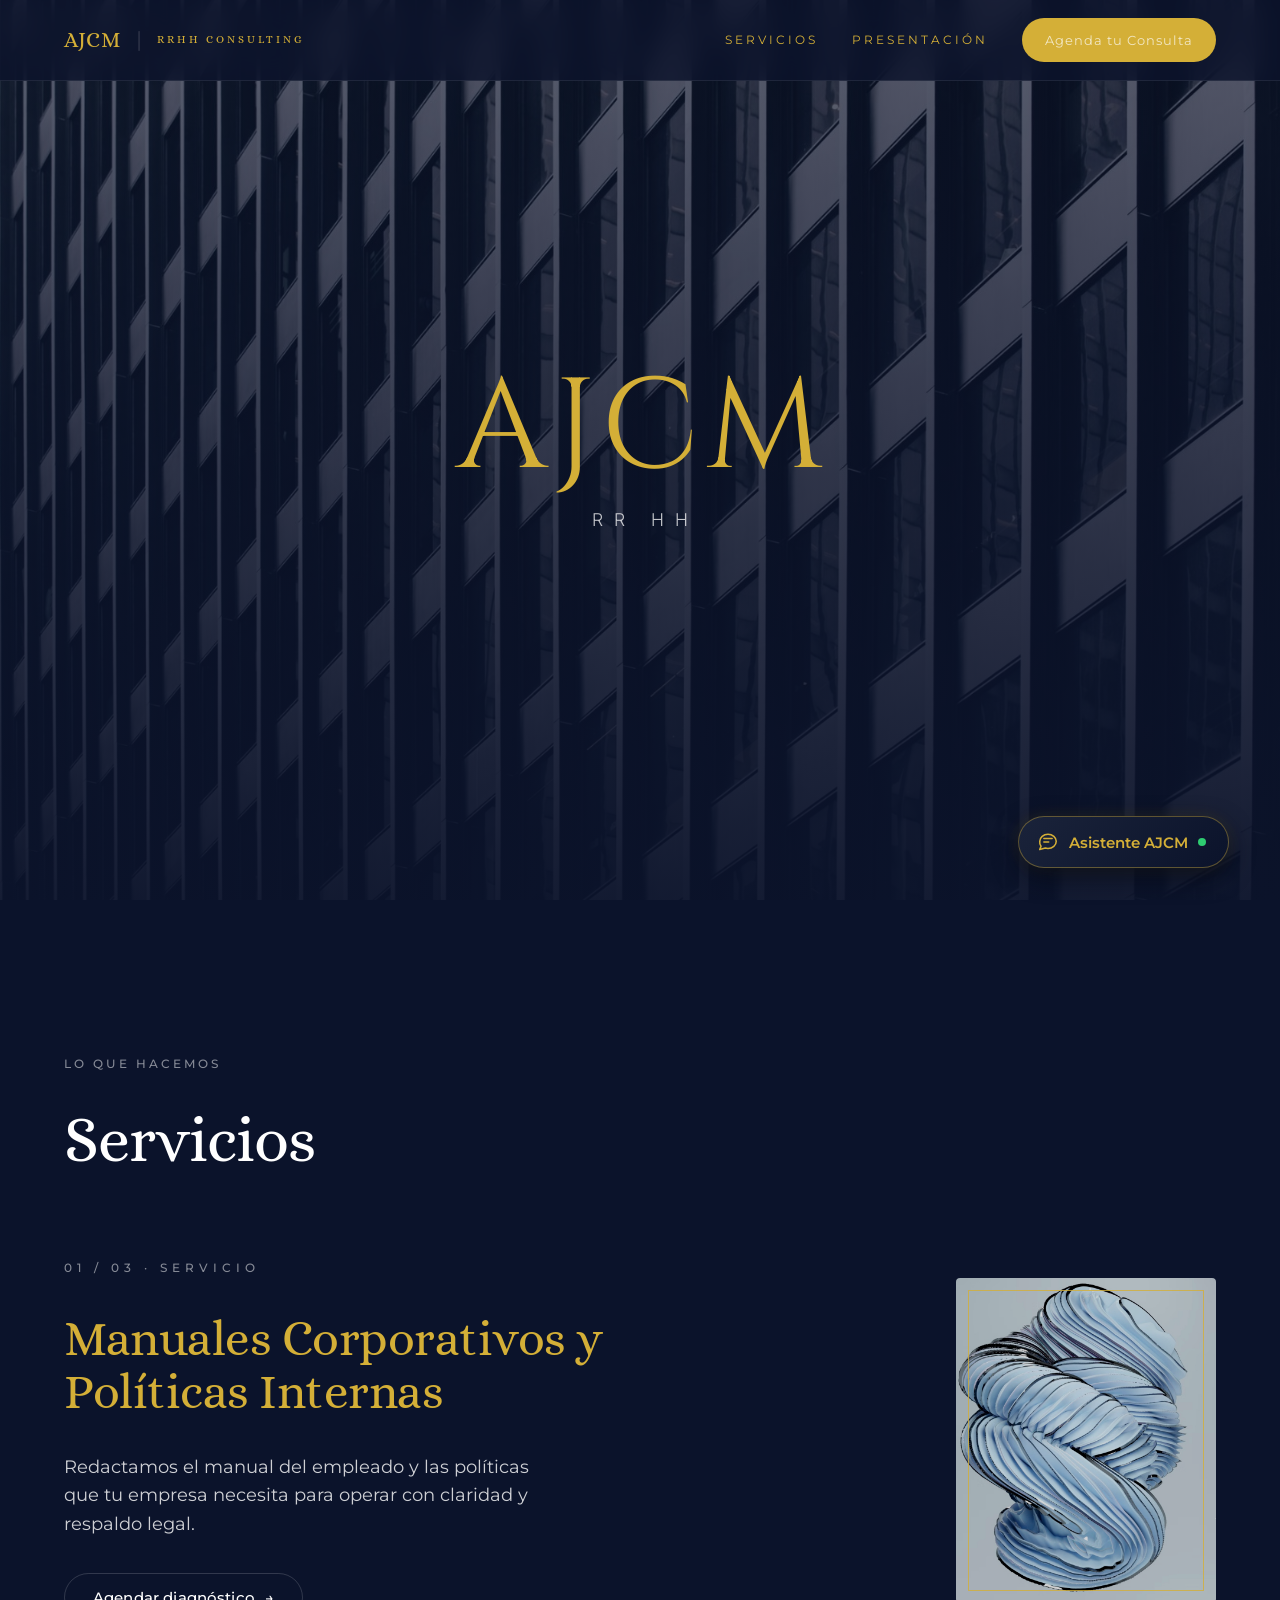
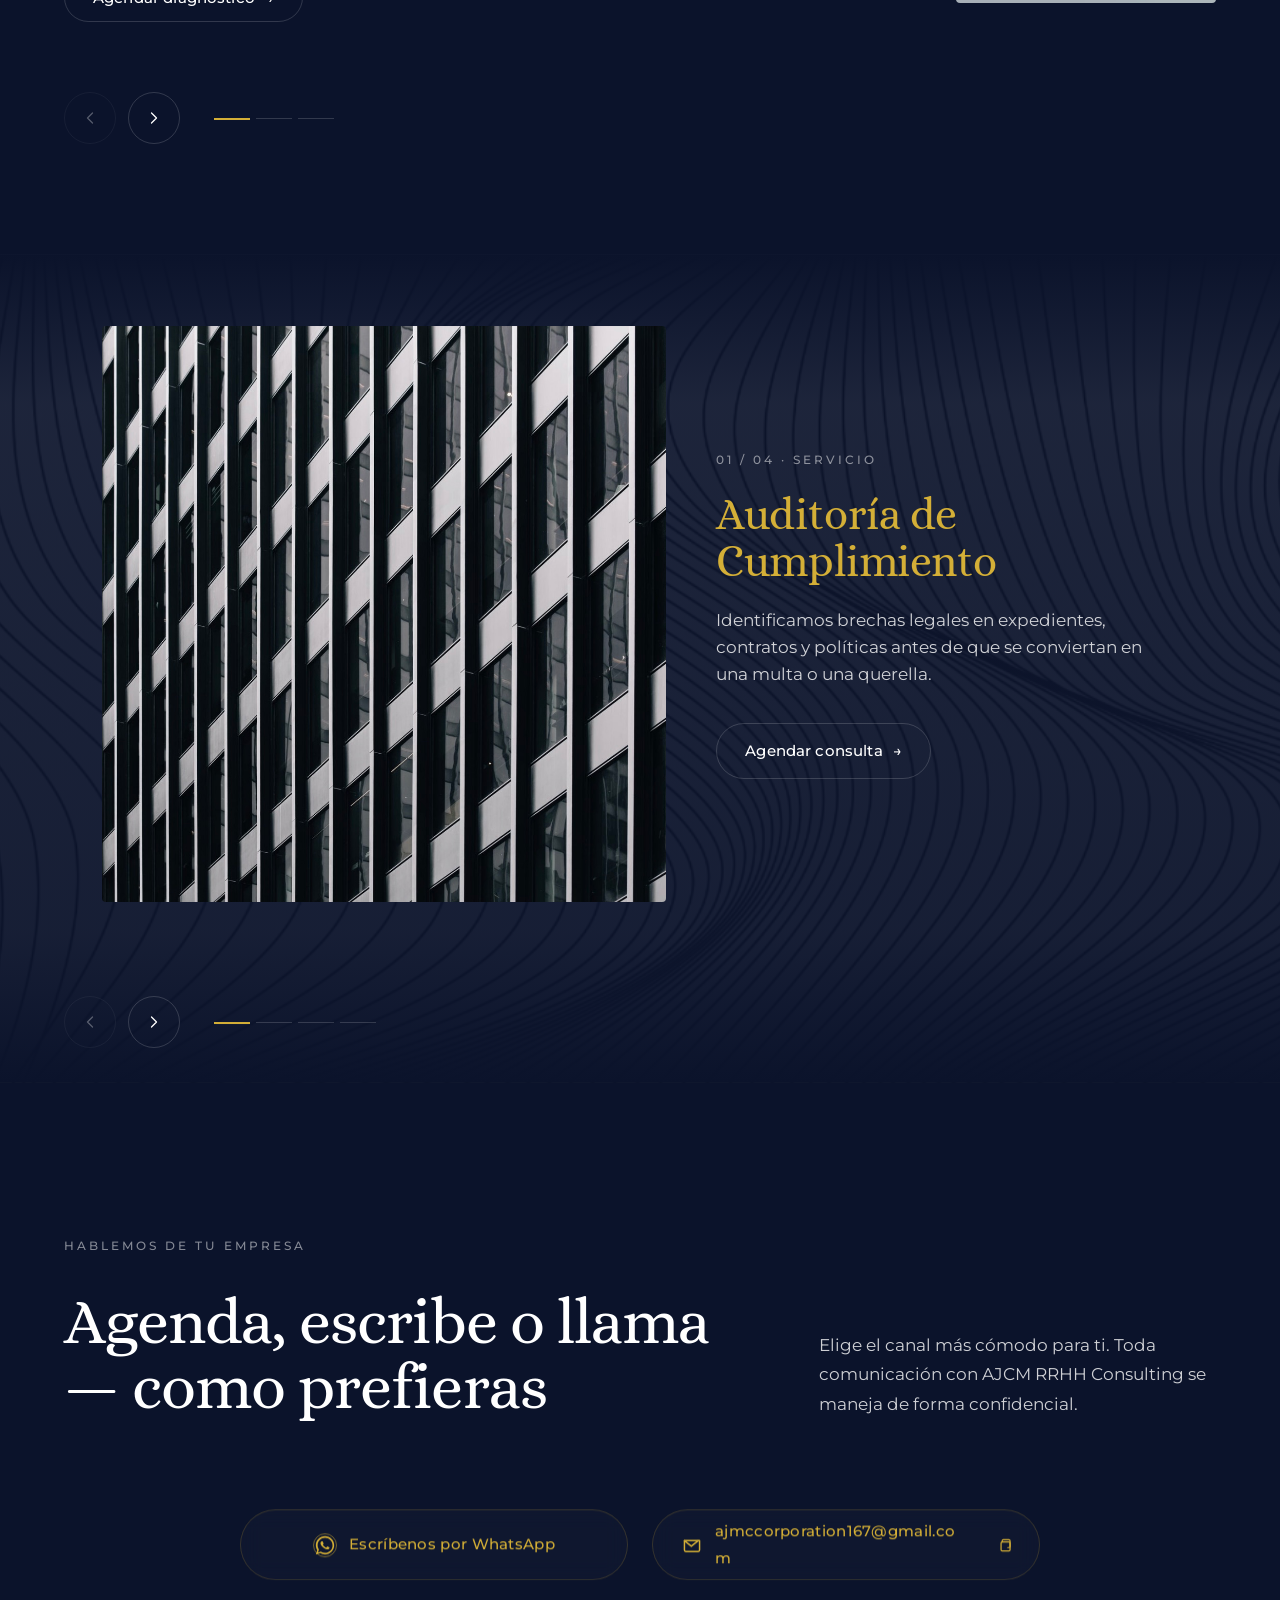
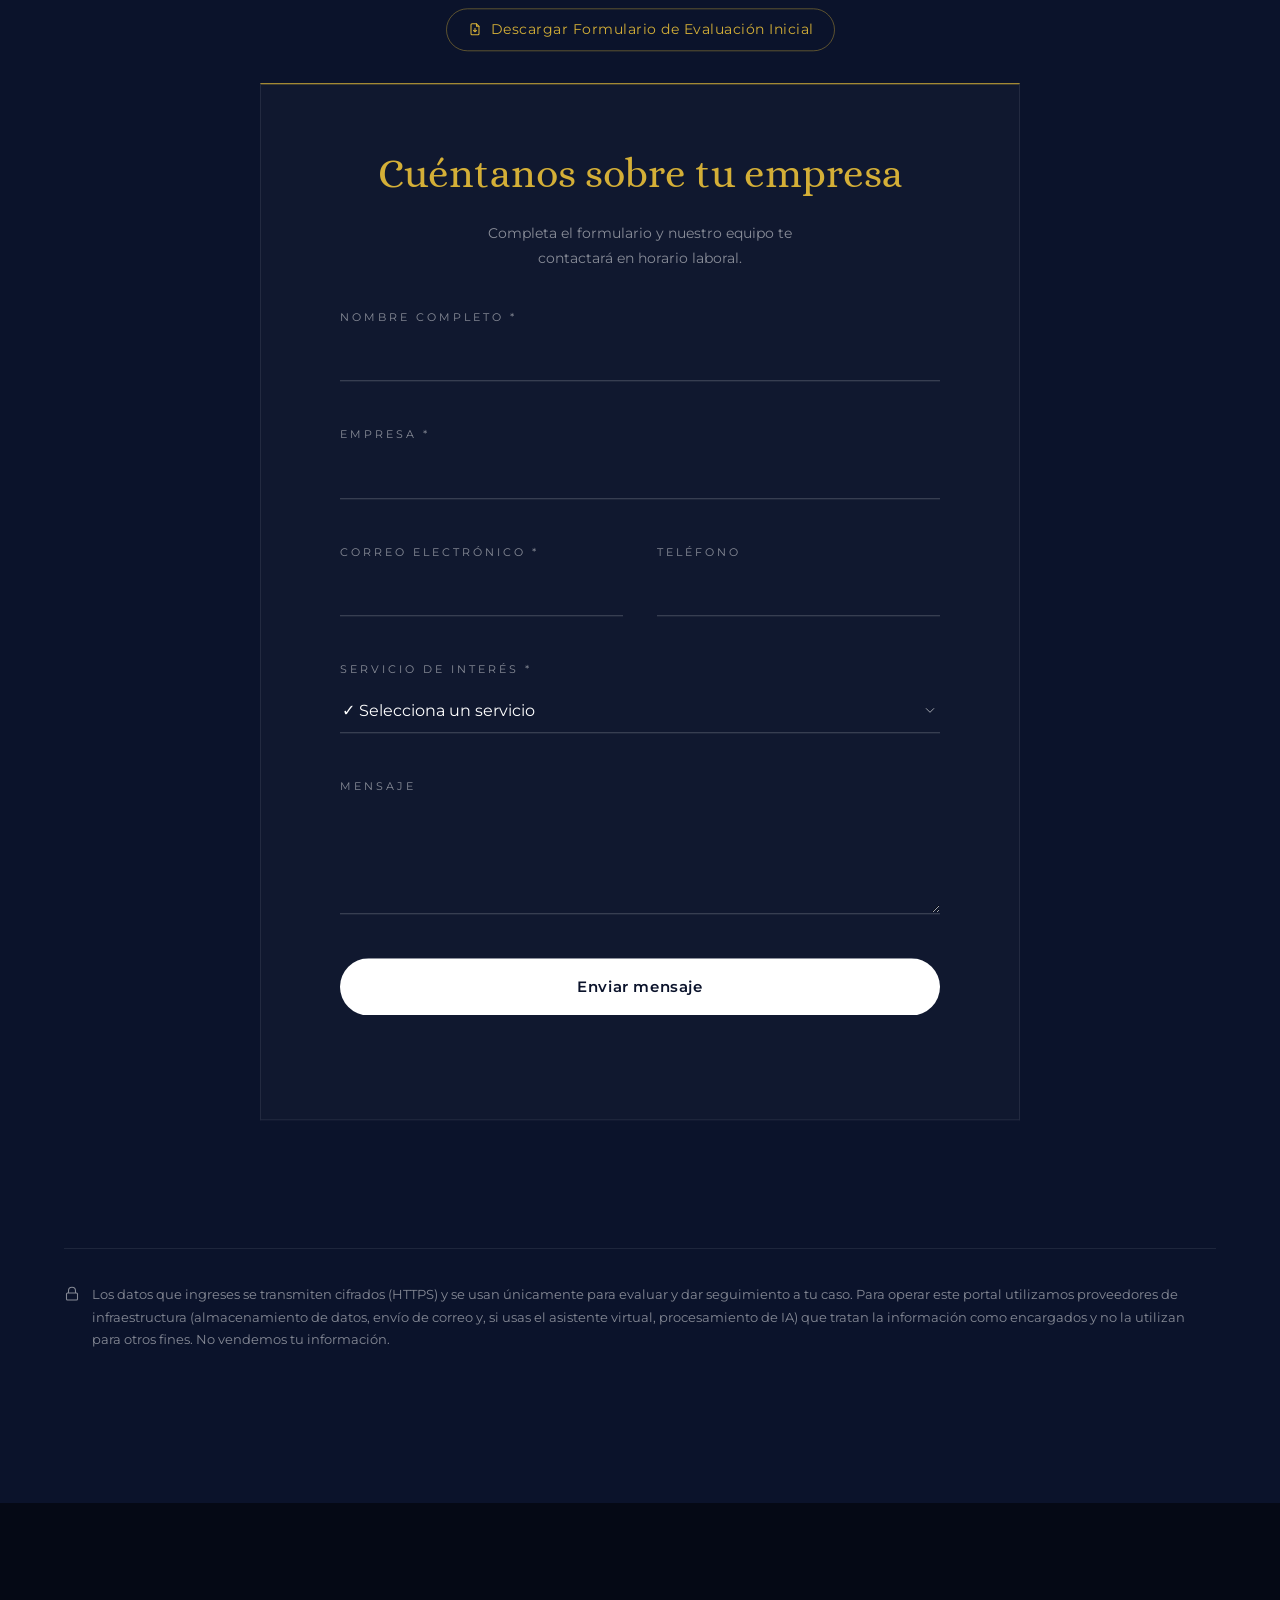
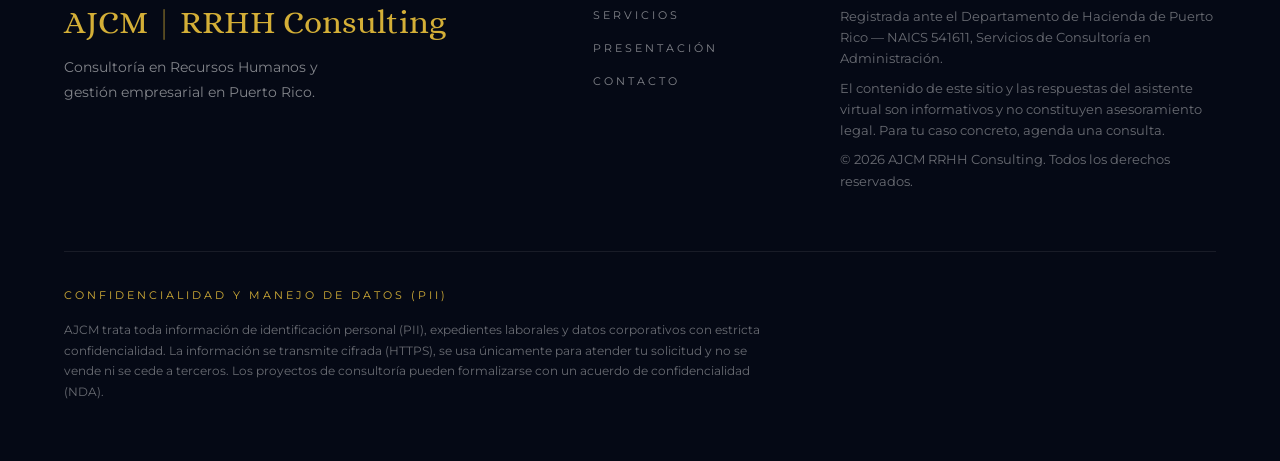
==== commit 52ac6e69: "Fix: Limpieza del formulario de contacto para mostrar únicamente los 3 servicios corporativos vigent" ====
--- a/index.html
+++ b/index.html
@@ -369,14 +369,11 @@
             <div class="field">
               <label for="fieldService">Servicio de interés <span aria-hidden="true">*</span></label>
               <select id="fieldService" name="service" required aria-required="true" aria-describedby="error-fieldService">
-                <option value="" selected disabled>Selecciona un servicio</option>
-                <option value="auditoria">Auditoría de Cumplimiento de RRHH</option>
-                <option value="manual">Manual Corporativo / Políticas</option>
-                <option value="ley80">Ley 80 / Relaciones Obrero-Patronales</option>
-                <option value="nomina">Nómina</option>
-                <option value="reclutamiento">Reclutamiento y Selección</option>
-                <option value="adiestramiento">Adiestramientos</option>
-                <option value="otro">Otro</option>
+                <option value="" disabled selected>✓ Selecciona un servicio</option>
+                <option value="Manuales Corporativos y Políticas Internas">Manuales Corporativos y Políticas Internas</option>
+                <option value="Reclutamiento y Selección de Talento">Reclutamiento y Selección de Talento</option>
+                <option value="Adiestramientos Organizacionales">Adiestramientos Organizacionales</option>
+                <option value="Otro">Otro</option>
               </select>
               <span class="field-error" id="error-fieldService"></span>
             </div>
--- a/css/style.css
+++ b/css/style.css
@@ -696,8 +696,8 @@
   display: grid;
   grid-template-columns: minmax(0, 1fr);
   grid-template-areas:
-    "form"
-    "channels";
+    "channels"
+    "form"; /* WhatsApp, correo y descarga del PDF arriba; el formulario debajo */
   gap: clamp(22px, 2.5vw, 34px);
   align-items: stretch;
 }
@@ -906,7 +906,7 @@
 @media (max-width: 1080px) {
   .contact__grid {
     grid-template-columns: 1fr;
-    grid-template-areas: "form" "channels";
+    grid-template-areas: "channels" "form";
   }
   .contact-panel--form { margin-bottom: 0; }
 }
@@ -983,7 +983,6 @@
   .section__intro { max-width: none; font-size: 17px; }
   .section__head { margin-bottom: var(--spacing-59); }
   .contact-panel { padding: 28px 24px; }
-  .contact-panel--form { order: -1; }
   .contact-panel.contact-panel--channels { flex-direction: column; align-items: stretch; gap: 16px; padding: 0; }
   .whatsapp-btn, .email-card { flex: none; width: 100%; padding-left: 16px; }
   .download-row { flex: none; margin-top: 8px; }
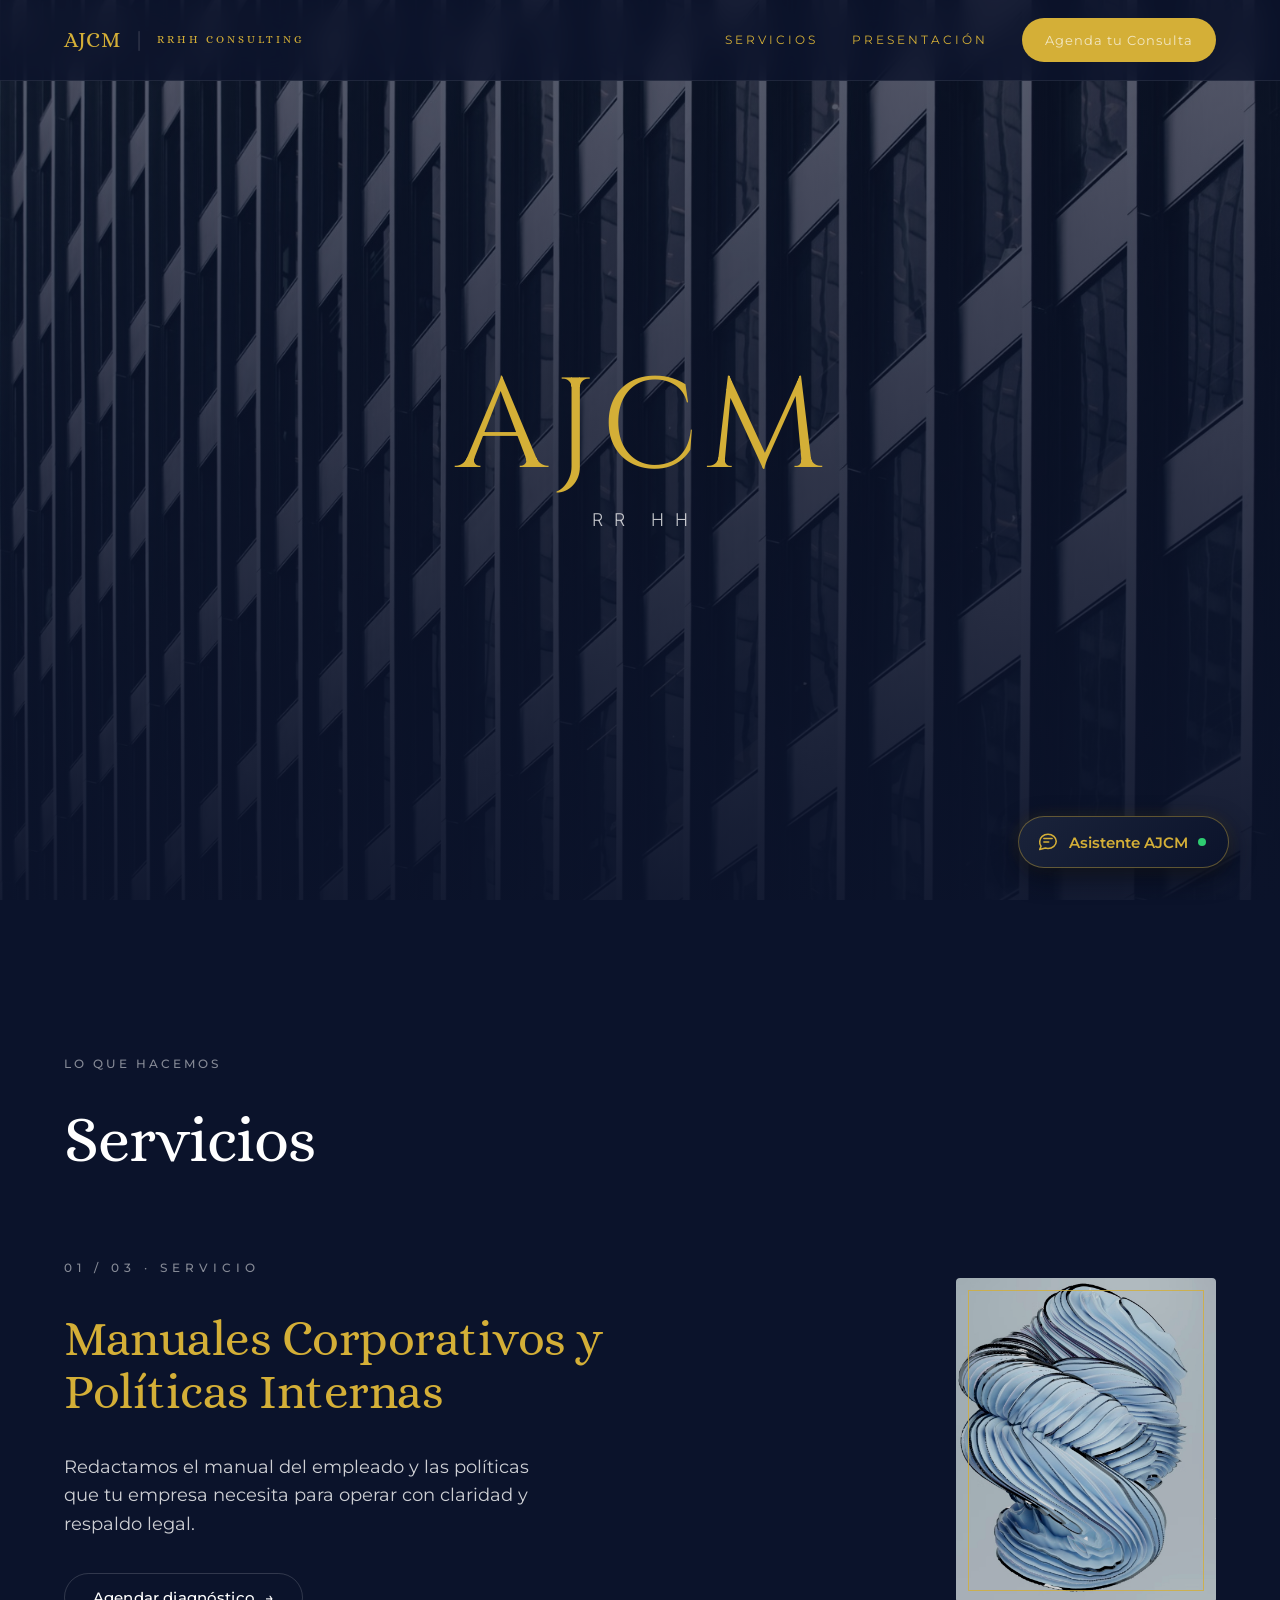
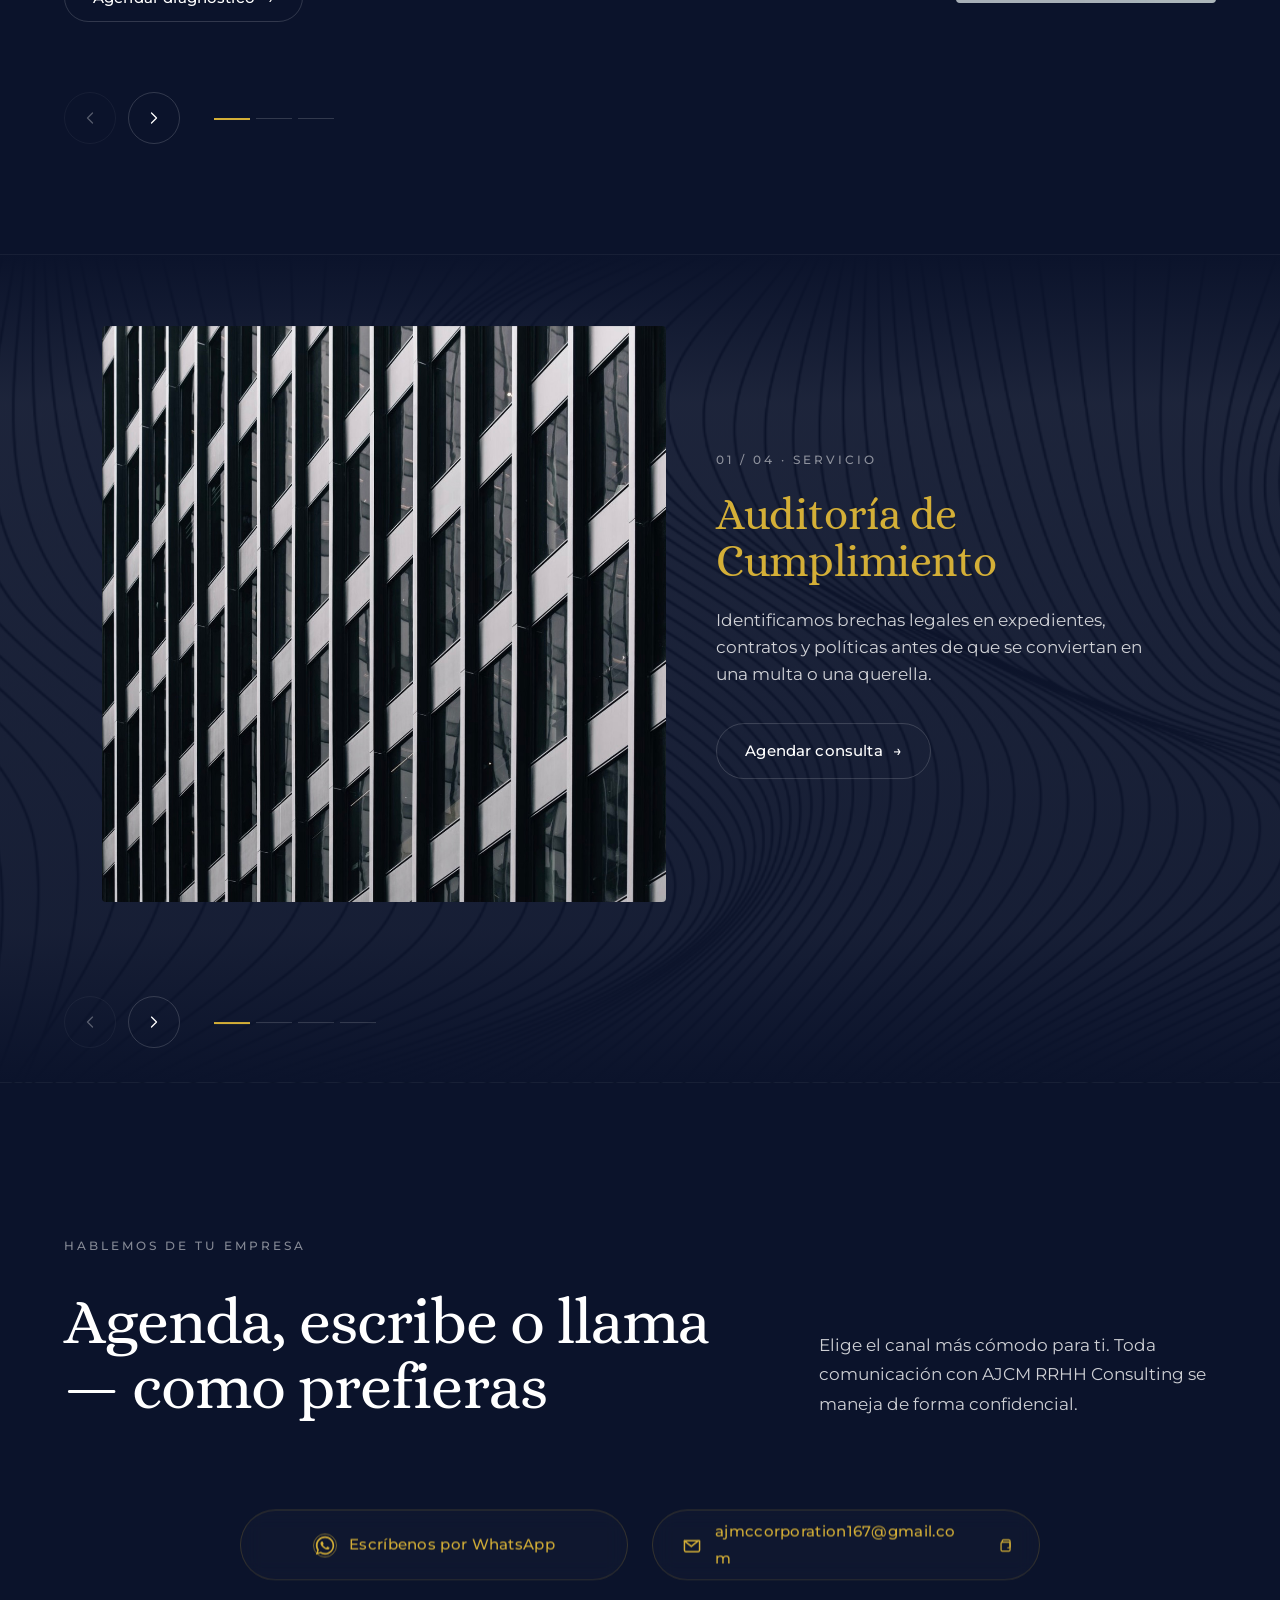
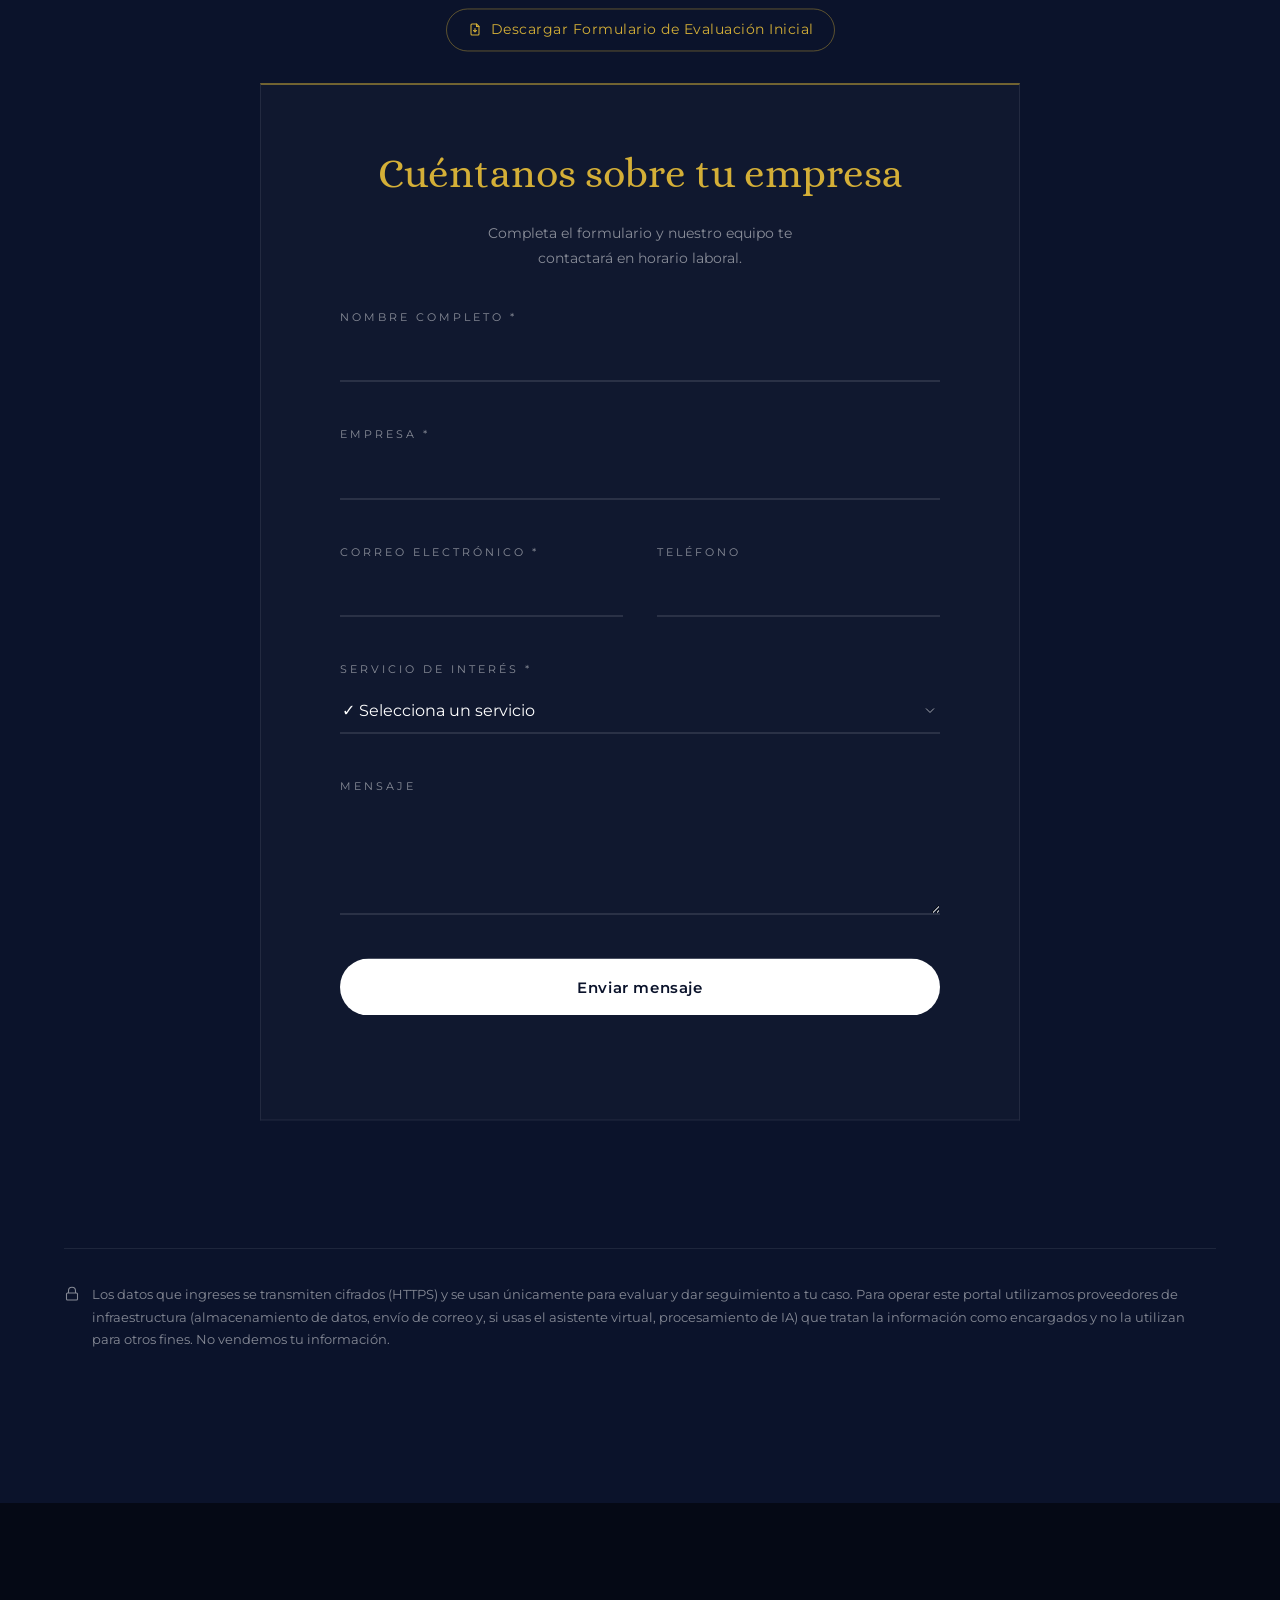
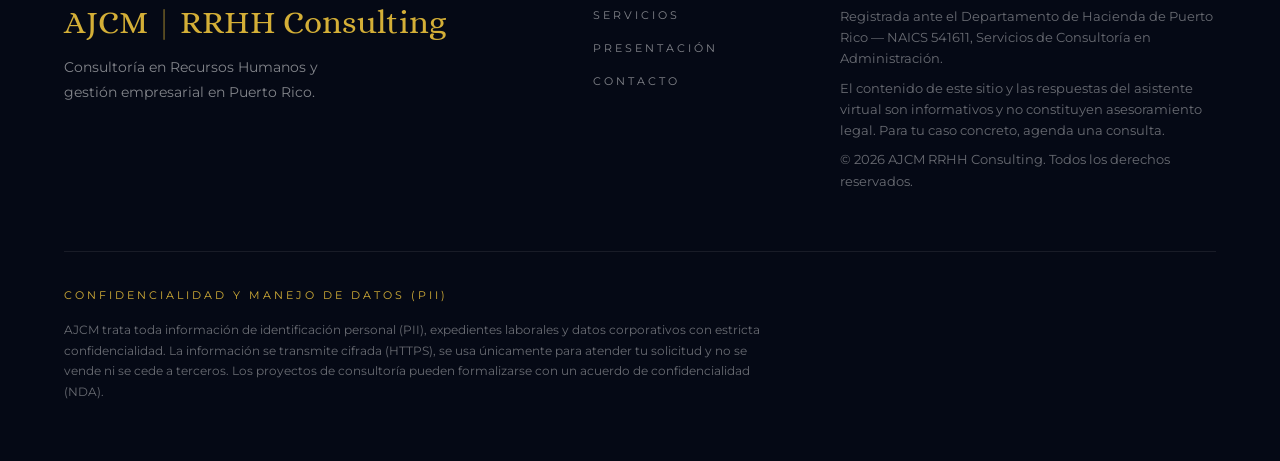
==== commit d4e9e202: "SEO: Actualizar meta description y datos estructurados a los 3 servicios vigentes Co-Authored-By: Cl" ====
--- a/index.html
+++ b/index.html
@@ -4,7 +4,7 @@
   <meta charset="UTF-8" />
   <meta name="viewport" content="width=device-width, initial-scale=1, viewport-fit=cover" />
   <title>AJCM | RRHH Consulting — Consultoría de RRHH en PR</title>
-  <meta name="description" content="AJCM RRHH Consulting: auditorías de cumplimiento laboral, manuales corporativos, Ley 80, nómina y reclutamiento para empresas en Puerto Rico. Consultoría personalizada con tecnología moderna." />
+  <meta name="description" content="AJCM RRHH Consulting: manuales corporativos y políticas internas, reclutamiento y selección de talento, y adiestramientos organizacionales para empresas en Puerto Rico. Consultoría personalizada con tecnología moderna." />
   <meta name="theme-color" content="#0B132B" />
 
   <!-- Open Graph / Twitter: tarjeta de vista previa al compartir el enlace (WhatsApp, iMessage, LinkedIn).
@@ -37,7 +37,7 @@
     "@context": "https://schema.org",
     "@type": "ProfessionalService",
     "name": "AJCM | RRHH Consulting",
-    "description": "Consultoría en Recursos Humanos y gestión empresarial: cumplimiento laboral, manuales, nómina, reclutamiento y adiestramientos.",
+    "description": "Consultoría en Recursos Humanos: manuales corporativos y políticas internas, reclutamiento y selección de talento, y adiestramientos organizacionales.",
     "founder": { "@type": "Person", "name": "Alexis J. Mercado Colón" },
     "areaServed": { "@type": "Place", "name": "Puerto Rico" },
     "address": { "@type": "PostalAddress", "addressLocality": "San Juan", "addressRegion": "PR", "addressCountry": "US" }
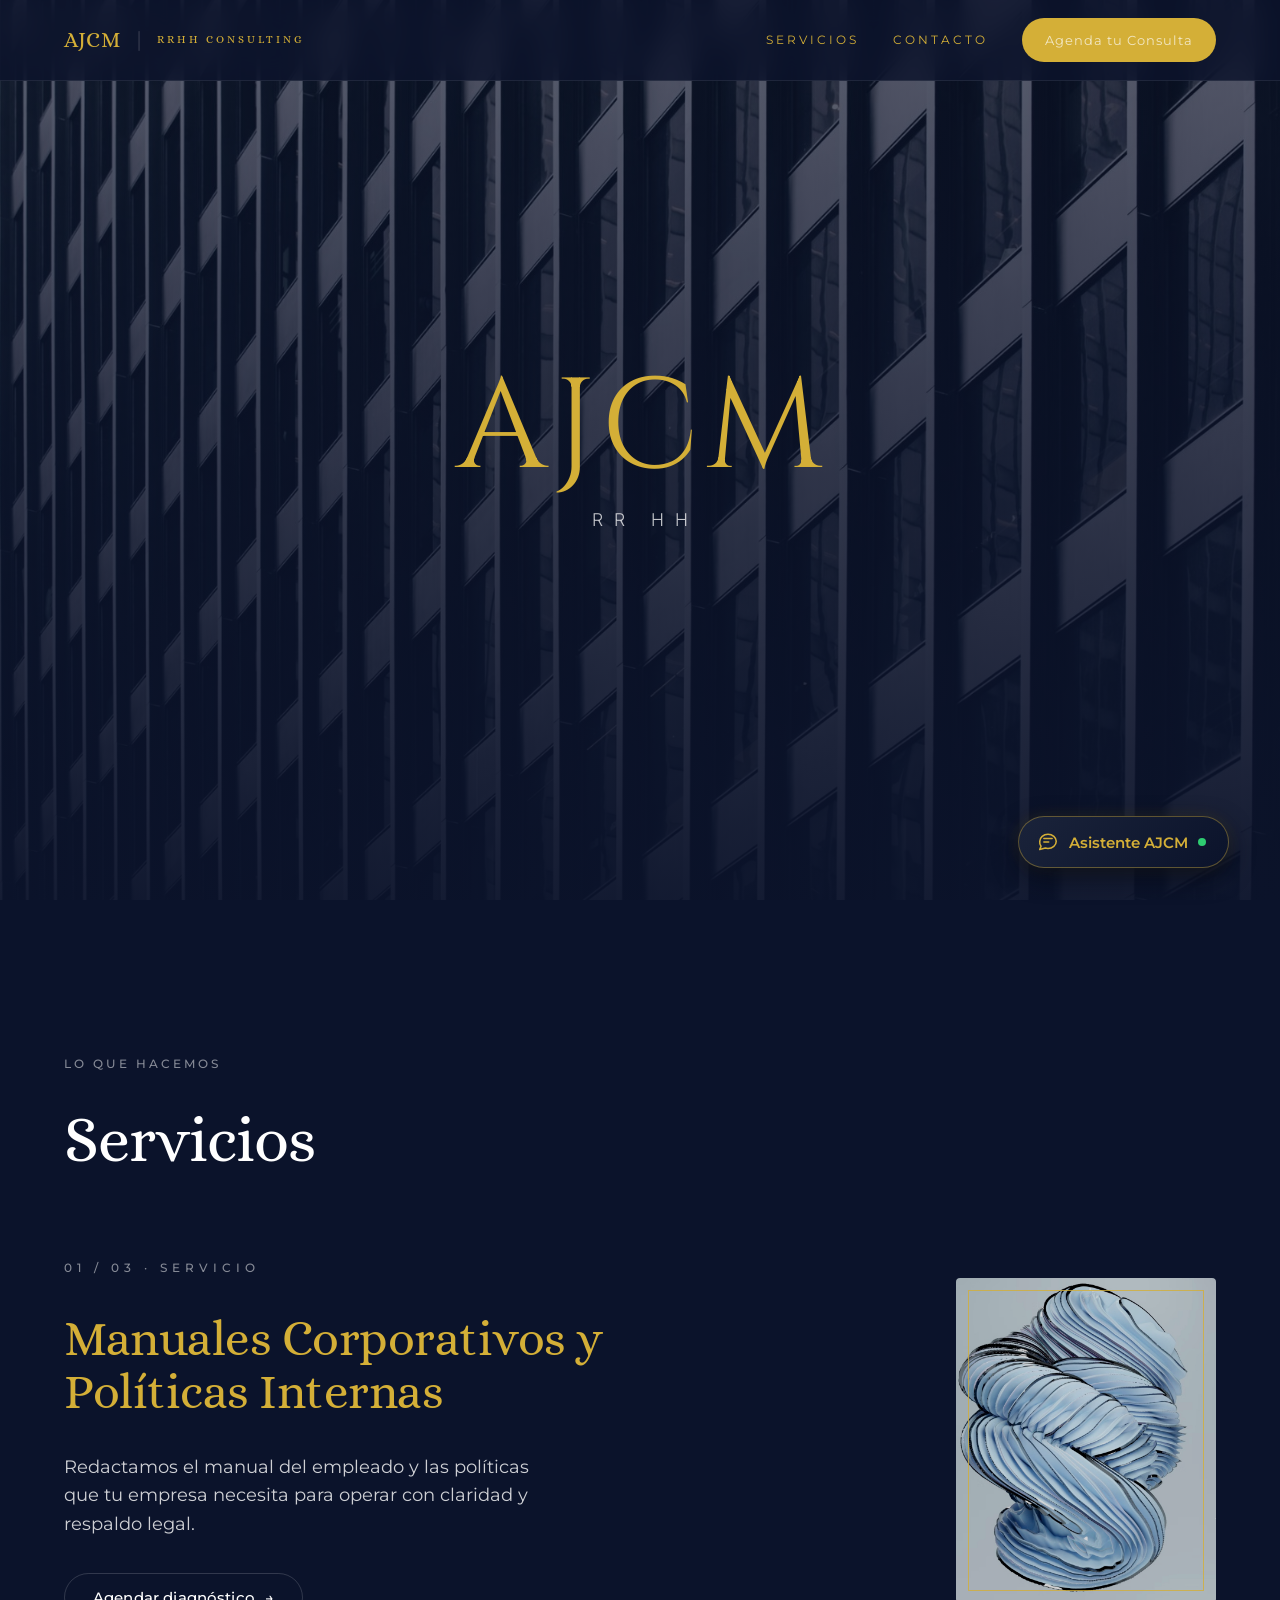
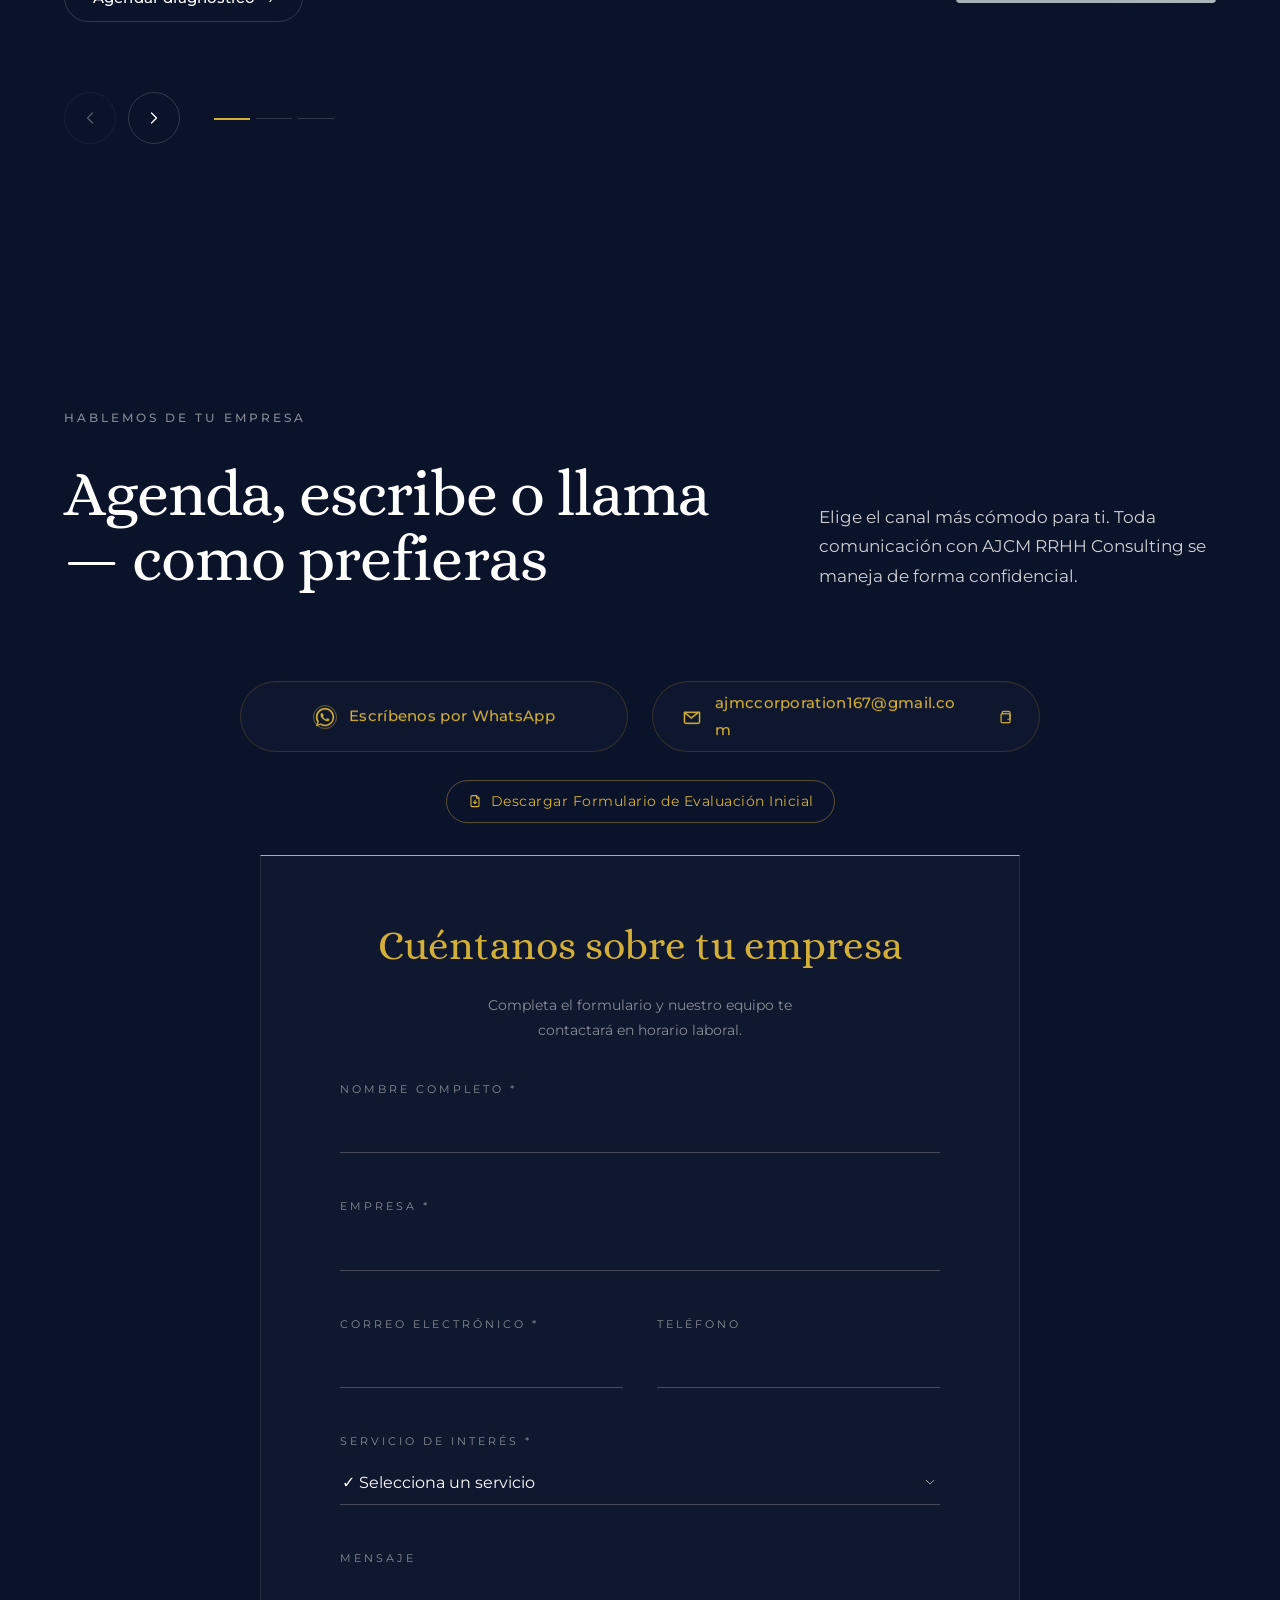
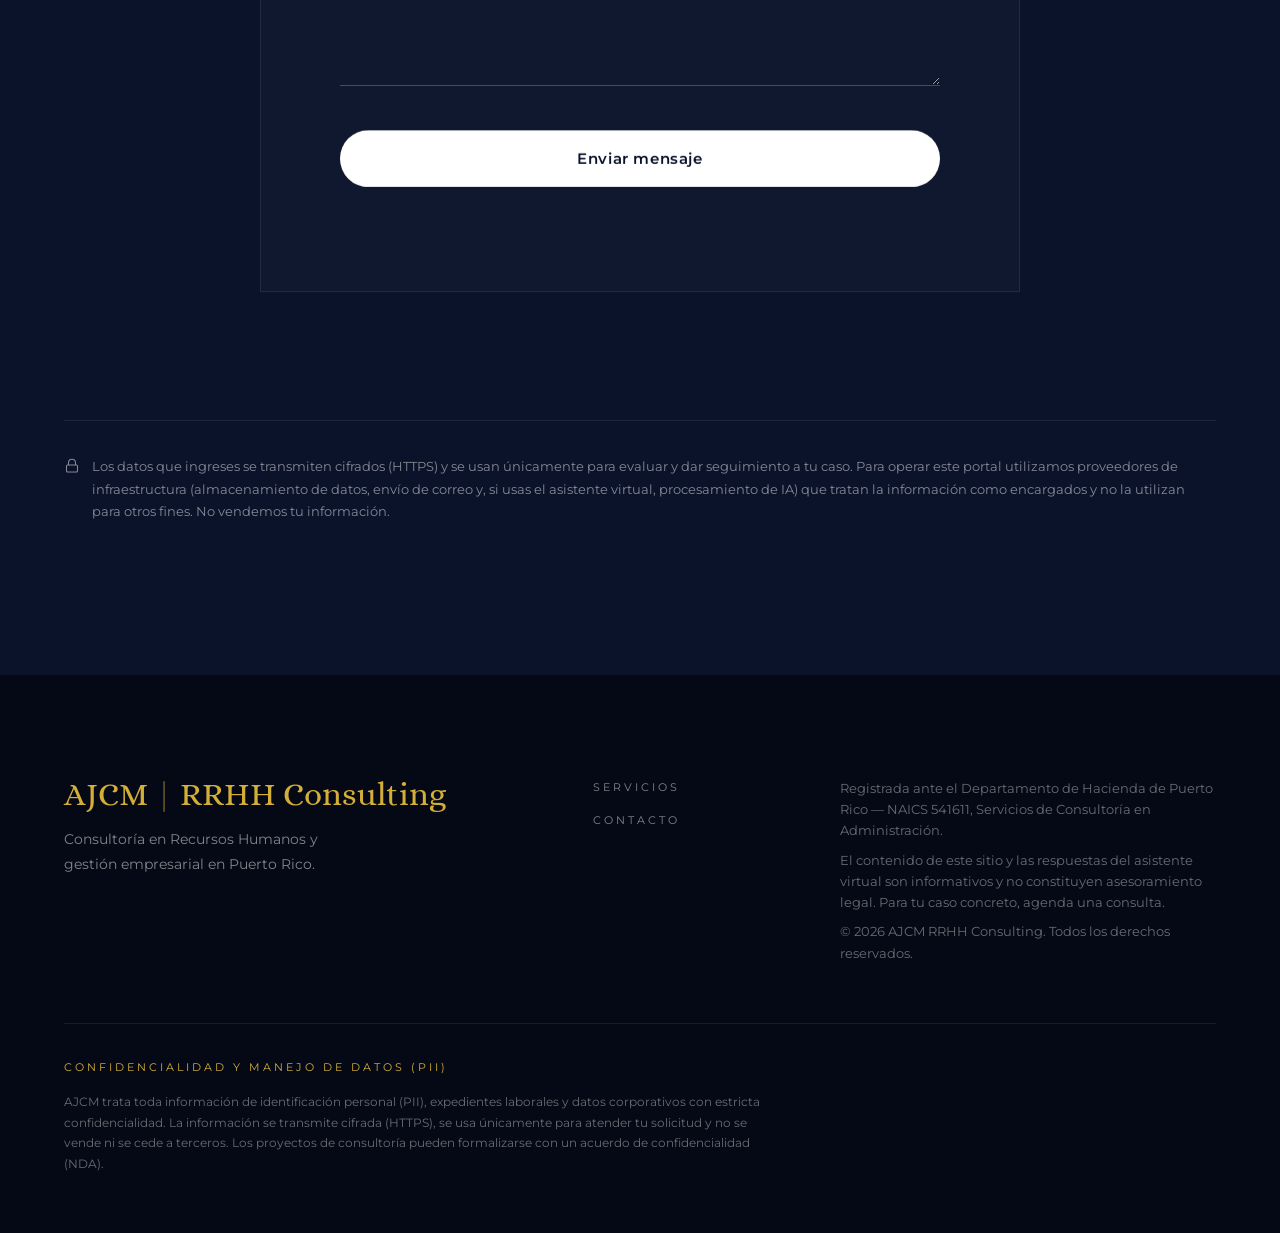
==== commit fc6e2ebb: "Remove obsolete services deck (Auditoría, Nómina, Ley 80) and update nav and social descriptions Co-" ====
--- a/index.html
+++ b/index.html
@@ -14,7 +14,7 @@
   <meta property="og:locale" content="es_PR" />
   <meta property="og:site_name" content="AJCM" />
   <meta property="og:title" content="AJCM | RRHH Consulting" />
-  <meta property="og:description" content="Firma boutique de consultoría en Recursos Humanos y Cumplimiento Laboral para empresas en Puerto Rico." />
+  <meta property="og:description" content="Firma boutique de consultoría en Recursos Humanos para empresas en Puerto Rico: manuales corporativos, reclutamiento de talento y adiestramientos organizacionales." />
   <meta property="og:url" content="https://ajcm-rrhh-consulting.vercel.app/" />
   <meta property="og:image" content="https://ajcm-rrhh-consulting.vercel.app/og-image.jpg" />
   <meta property="og:image:type" content="image/jpeg" />
@@ -23,7 +23,7 @@
   <meta property="og:image:alt" content="AJCM RR HH — Consultoría de Recursos Humanos en Puerto Rico" />
   <meta name="twitter:card" content="summary_large_image" />
   <meta name="twitter:title" content="AJCM | RRHH Consulting" />
-  <meta name="twitter:description" content="Consultoría premium en Recursos Humanos y Cumplimiento Laboral en Puerto Rico." />
+  <meta name="twitter:description" content="Consultoría premium en Recursos Humanos en Puerto Rico: manuales corporativos, reclutamiento y adiestramientos." />
   <meta name="twitter:image" content="https://ajcm-rrhh-consulting.vercel.app/og-image.jpg" />
   <link rel="canonical" href="https://ajcm-rrhh-consulting.vercel.app/" />
 
@@ -86,7 +86,7 @@
 
       <nav id="navMenu" class="nav__menu" aria-label="Navegación principal">
         <a href="#servicios" class="nav__link">Servicios</a>
-        <a href="#presentacion" class="nav__link">Presentación</a>
+        <a href="#contacto" class="nav__link">Contacto</a>
         <a href="https://calendar.app.google/BkinisVpAbYweK2Z6" target="_blank" rel="noopener noreferrer" class="nav__link nav__link--cta btn btn--gold btn--sm" data-magnetic>Agenda tu Consulta<span class="sr-only"> (se abre en una pestaña nueva)</span></a>
       </nav>
     </div>
@@ -178,79 +178,6 @@
           </div>
         </div>
       </div>
-      </div>
-    </section>
-
-    <!-- ============================= PRESENTACIÓN DE SERVICIOS (SLIDE DECK) ============================= -->
-    <!-- Diapositivas a pantalla completa con CSS scroll-snap. js/slider.js solo añade flechas e indicadores
-         (necesarios con mouse: una rueda vertical no desliza en horizontal). -->
-    <section class="deck reveal" id="presentacion" data-slider role="region" aria-roledescription="carrusel" aria-label="Presentación de servicios">
-      <div class="services-presentation" tabindex="0">
-        <article class="slide" role="group" aria-roledescription="diapositiva" aria-label="1 de 4: Auditoría de Cumplimiento">
-          <div class="slide-image">
-            <!-- ADMIN AJCM: imagen temporal; reemplazar por la imagen final de este servicio -->
-            <img src="./ajcm-hero-background.jpg" alt="" decoding="async" />
-          </div>
-          <div class="slide-text">
-            <p class="eyebrow slide-text__meta">01 / 04 · Servicio</p>
-            <h3 class="slide-text__title">Auditoría de Cumplimiento</h3>
-            <p class="slide-text__desc">Identificamos brechas legales en expedientes, contratos y políticas antes de que se conviertan en una multa o una querella.</p>
-            <a href="https://calendar.app.google/BkinisVpAbYweK2Z6" target="_blank" rel="noopener noreferrer" class="btn btn--ghost slide-text__cta">Agendar consulta <span aria-hidden="true">→</span><span class="sr-only"> sobre Auditoría de Cumplimiento (se abre en una pestaña nueva)</span></a>
-          </div>
-        </article>
-        <article class="slide" role="group" aria-roledescription="diapositiva" aria-label="2 de 4: Manuales Corporativos">
-          <div class="slide-image">
-            <!-- ADMIN AJCM: imagen temporal; reemplazar por la imagen final de este servicio -->
-            <img src="./ajcm-hero-background.jpg" alt="" decoding="async" />
-          </div>
-          <div class="slide-text">
-            <p class="eyebrow slide-text__meta">02 / 04 · Servicio</p>
-            <h3 class="slide-text__title">Manuales Corporativos</h3>
-            <p class="slide-text__desc">Redactamos el manual del empleado y las políticas que tu empresa necesita para operar con claridad y respaldo legal.</p>
-            <a href="https://calendar.app.google/BkinisVpAbYweK2Z6" target="_blank" rel="noopener noreferrer" class="btn btn--ghost slide-text__cta">Agendar consulta <span aria-hidden="true">→</span><span class="sr-only"> sobre Manuales Corporativos (se abre en una pestaña nueva)</span></a>
-          </div>
-        </article>
-        <article class="slide" role="group" aria-roledescription="diapositiva" aria-label="3 de 4: Optimización de Nómina">
-          <div class="slide-image">
-            <!-- ADMIN AJCM: imagen temporal; reemplazar por la imagen final de este servicio -->
-            <img src="./ajcm-hero-background.jpg" alt="" decoding="async" />
-          </div>
-          <div class="slide-text">
-            <p class="eyebrow slide-text__meta">03 / 04 · Servicio</p>
-            <h3 class="slide-text__title">Optimización de Nómina</h3>
-            <p class="slide-text__desc">Revisamos clasificación de empleados, retenciones y procesos de nómina para que pagues correcto y a tiempo, siempre.</p>
-            <a href="https://calendar.app.google/BkinisVpAbYweK2Z6" target="_blank" rel="noopener noreferrer" class="btn btn--ghost slide-text__cta">Agendar consulta <span aria-hidden="true">→</span><span class="sr-only"> sobre Optimización de Nómina (se abre en una pestaña nueva)</span></a>
-          </div>
-        </article>
-        <article class="slide" role="group" aria-roledescription="diapositiva" aria-label="4 de 4: Relaciones Laborales">
-          <div class="slide-image">
-            <!-- ADMIN AJCM: imagen temporal; reemplazar por la imagen final de este servicio -->
-            <img src="./ajcm-hero-background.jpg" alt="" decoding="async" />
-          </div>
-          <div class="slide-text">
-            <p class="eyebrow slide-text__meta">04 / 04 · Servicio</p>
-            <h3 class="slide-text__title">Relaciones Laborales</h3>
-            <p class="slide-text__desc">Manejamos despidos, mesadas y disputas laborales bajo la Ley 80, con la documentación y el proceso correcto desde el primer día.</p>
-            <a href="https://calendar.app.google/BkinisVpAbYweK2Z6" target="_blank" rel="noopener noreferrer" class="btn btn--ghost slide-text__cta">Agendar consulta <span aria-hidden="true">→</span><span class="sr-only"> sobre Relaciones Laborales (se abre en una pestaña nueva)</span></a>
-          </div>
-        </article>
-      </div>
-
-      <div class="deck__controls">
-        <div class="slider__dots" role="group" aria-label="Elegir diapositiva">
-          <button type="button" class="slider__dot" data-slide-to="0" aria-label="Ir a la diapositiva 1: Auditoría de Cumplimiento"></button>
-          <button type="button" class="slider__dot" data-slide-to="1" aria-label="Ir a la diapositiva 2: Manuales Corporativos"></button>
-          <button type="button" class="slider__dot" data-slide-to="2" aria-label="Ir a la diapositiva 3: Optimización de Nómina"></button>
-          <button type="button" class="slider__dot" data-slide-to="3" aria-label="Ir a la diapositiva 4: Relaciones Laborales"></button>
-        </div>
-        <div class="slider__controls">
-          <button type="button" class="slider__arrow" data-slider-prev aria-label="Diapositiva anterior">
-            <svg viewBox="0 0 24 24" fill="none" stroke="currentColor" stroke-width="1.5" aria-hidden="true"><path stroke-linecap="round" stroke-linejoin="round" d="M15 6l-6 6 6 6"/></svg>
-          </button>
-          <button type="button" class="slider__arrow" data-slider-next aria-label="Diapositiva siguiente">
-            <svg viewBox="0 0 24 24" fill="none" stroke="currentColor" stroke-width="1.5" aria-hidden="true"><path stroke-linecap="round" stroke-linejoin="round" d="M9 6l6 6-6 6"/></svg>
-          </button>
-        </div>
       </div>
     </section>
 
@@ -411,7 +338,6 @@
 
       <nav class="site-footer__links" aria-label="Enlaces del pie de página">
         <a href="#servicios">Servicios</a>
-        <a href="#presentacion">Presentación</a>
         <a href="#contacto">Contacto</a>
       </nav>
 
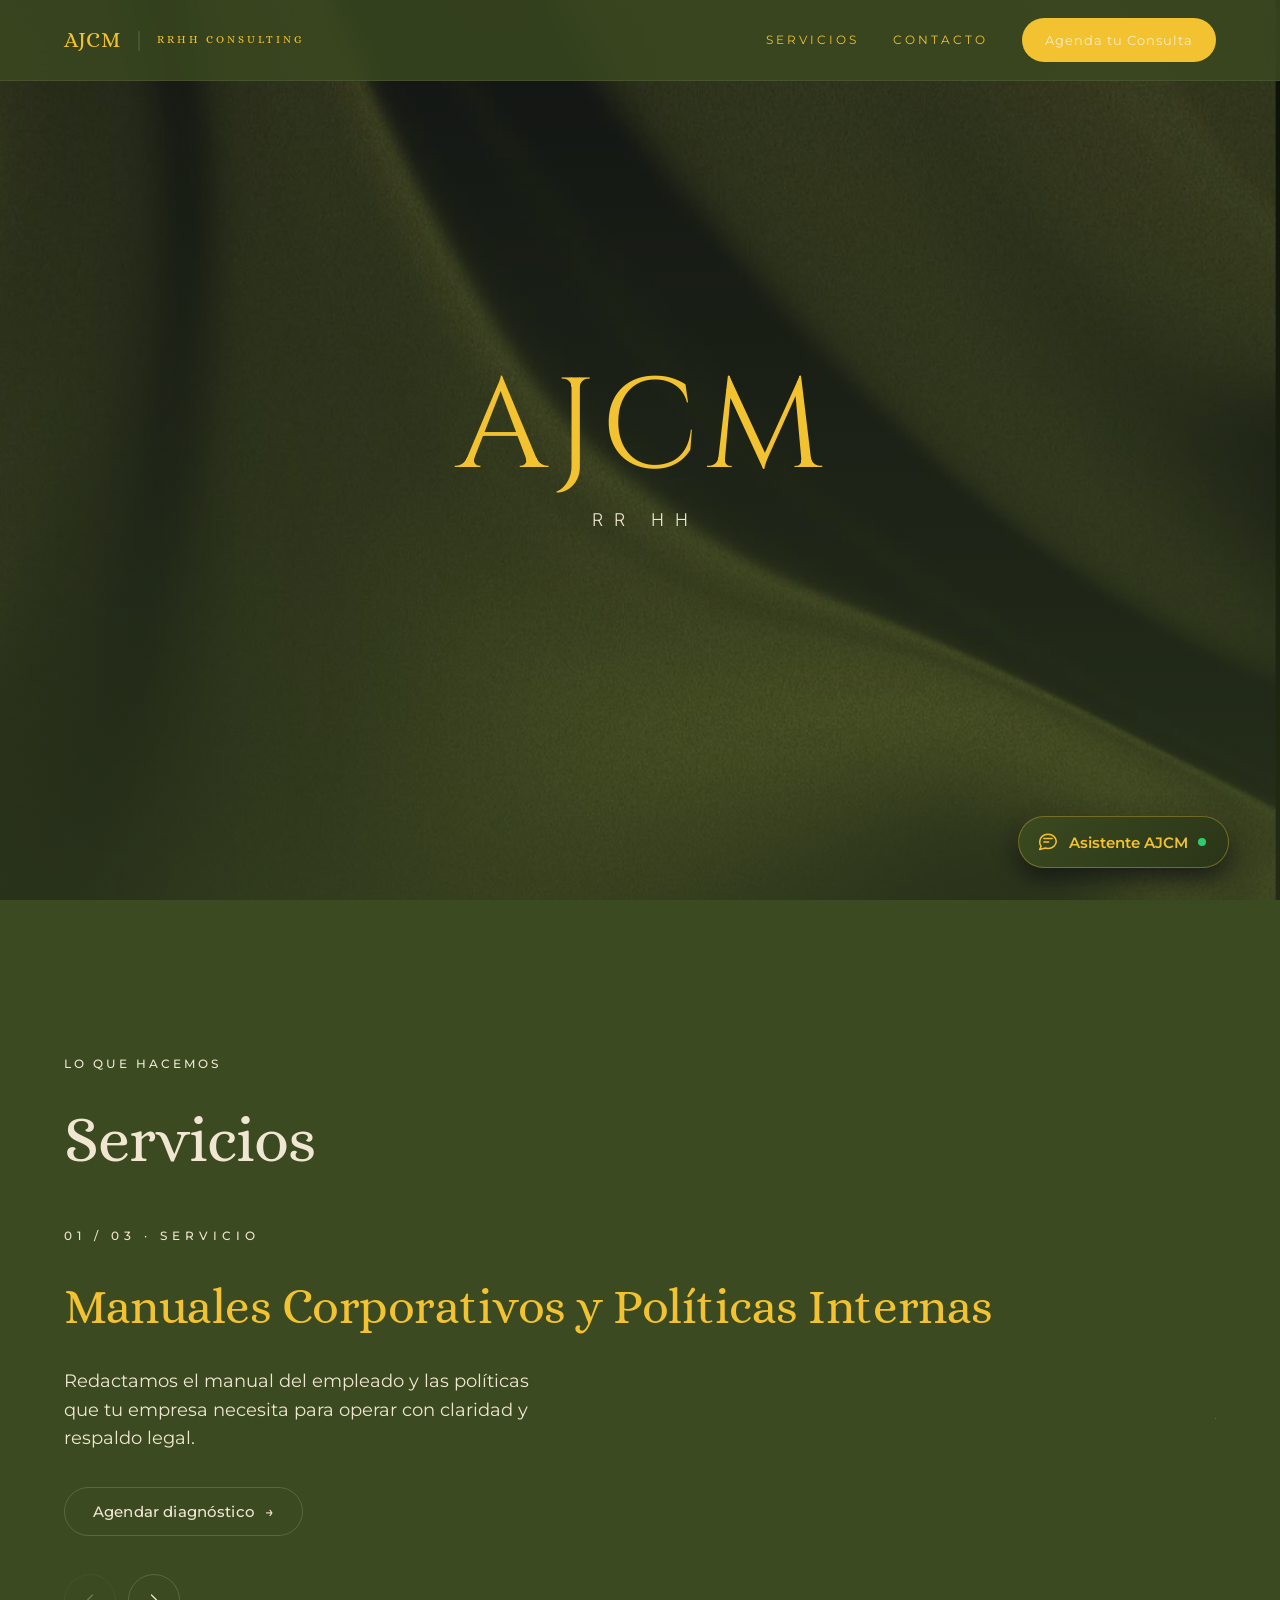
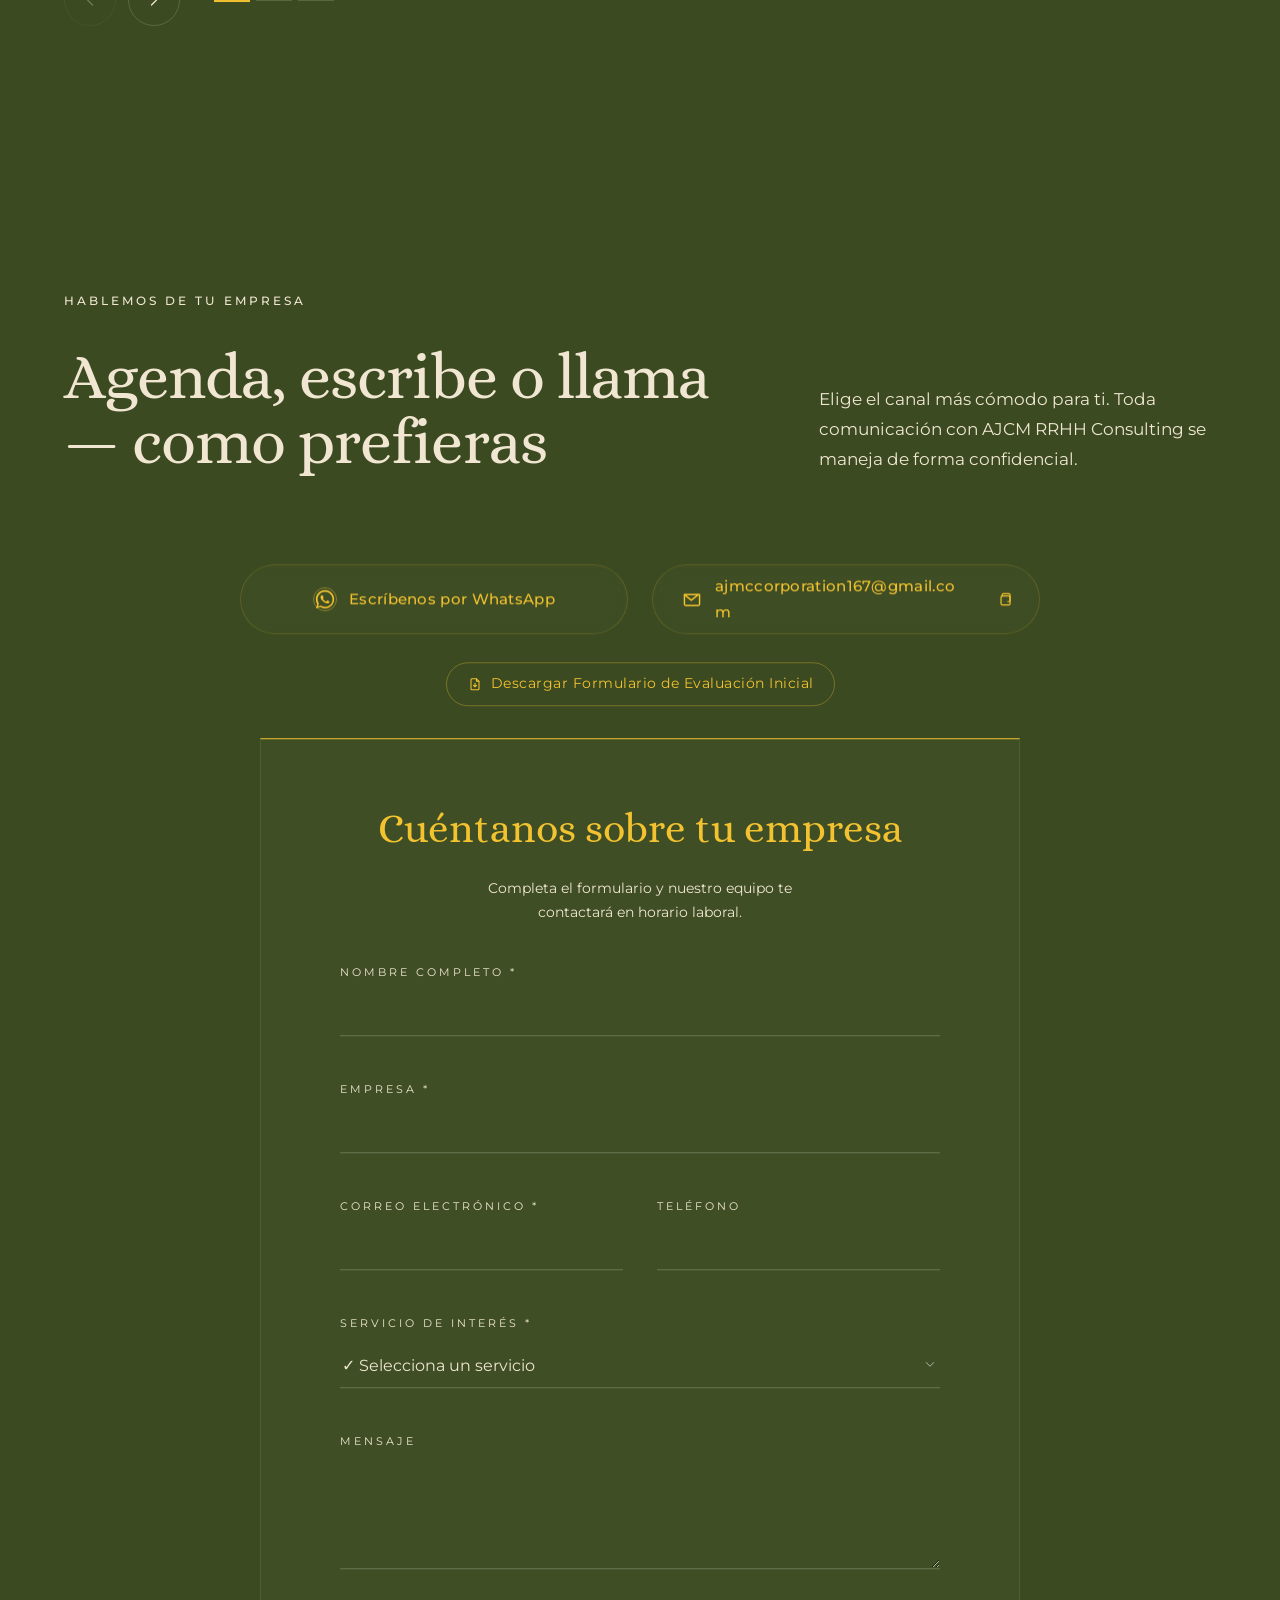
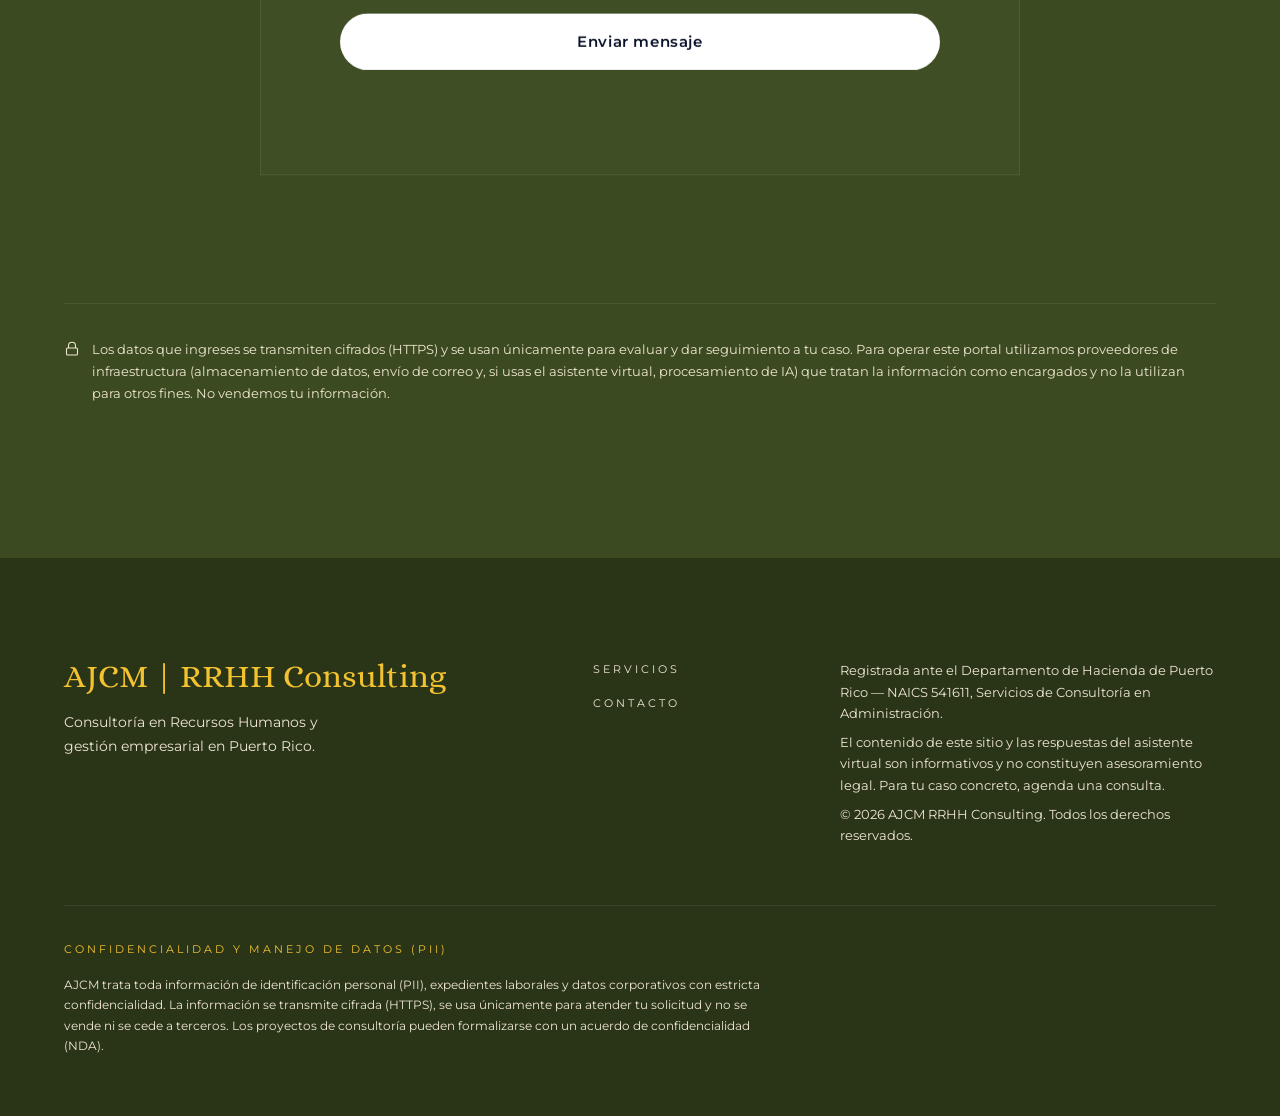
==== commit b6c5fbf2: "Servicios: quitar las 3 imágenes y subir el texto a una sola columna Co-Authored-By: Claude Opus 5.5" ====
--- a/index.html
+++ b/index.html
@@ -134,9 +134,6 @@
               <p class="slide-text__desc">Redactamos el manual del empleado y las políticas que tu empresa necesita para operar con claridad y respaldo legal.</p>
               <button type="button" class="btn btn--ghost slide-text__cta service-card__cta" data-service="manual" data-magnetic aria-haspopup="dialog">Agendar diagnóstico <span aria-hidden="true">→</span></button>
             </div>
-            <div class="slide-image">
-              <img src="./ajcm-manuales-corporativos-premium.jpg" alt="Manuales Corporativos" class="slide-img-premium" width="1104" height="1098" loading="lazy" decoding="async" />
-            </div>
           </article>
           <article class="slide slide--editorial" role="group" aria-roledescription="diapositiva" aria-label="2 de 3: Reclutamiento y Selección de Talento">
             <div class="slide-text">
@@ -145,9 +142,6 @@
               <p class="slide-text__desc">Buscamos y filtramos candidatos alineados a tu cultura y a los requisitos legales del puesto, no solo al currículo.</p>
               <button type="button" class="btn btn--ghost slide-text__cta service-card__cta" data-service="reclutamiento" data-magnetic aria-haspopup="dialog">Agendar diagnóstico <span aria-hidden="true">→</span></button>
             </div>
-            <div class="slide-image">
-              <img src="./ajcm-optimizacion-talento-ejecutivo.jpg" alt="Reclutamiento y Selección" class="slide-img-premium" width="800" height="1124" loading="lazy" decoding="async" />
-            </div>
           </article>
           <article class="slide slide--editorial" role="group" aria-roledescription="diapositiva" aria-label="3 de 3: Adiestramientos Organizacionales">
             <div class="slide-text">
@@ -155,9 +149,6 @@
               <h3 class="slide-text__title">Adiestramientos Organizacionales</h3>
               <p class="slide-text__desc">Capacitamos a supervisores y equipos en liderazgo, prevención de acoso laboral y cumplimiento regulatorio.</p>
               <button type="button" class="btn btn--ghost slide-text__cta service-card__cta" data-service="adiestramiento" data-magnetic aria-haspopup="dialog">Agendar diagnóstico <span aria-hidden="true">→</span></button>
-            </div>
-            <div class="slide-image">
-              <img src="./ajcm-relaciones-laborales-elite.jpg" alt="Adiestramientos Corporativos" class="slide-img-premium" width="938" height="1072" loading="lazy" decoding="async" />
             </div>
           </article>
         </div>
--- a/css/style.css
+++ b/css/style.css
@@ -12,11 +12,14 @@
      ========================================= */
   --color-deep-navy: #0B132B;
   --color-abyss: #050915;
+  --color-olive: #3B4A20;                        /* fondo corporativo */
+  --color-olive-dark: #2A3517;                   /* oliva sutilmente oscurecido */
   --color-pure-white: #ffffff;
+  --color-beige: #F0E6D2;                       /* texto principal */
   --color-muted-gold: #b3932e;
-  --color-featured-gold: #D4AF37;
-  --color-ash-navy: rgba(255, 255, 255, 0.5);   /* eyebrows y metadatos */
-  --color-body-copy: rgba(255, 255, 255, 0.8);  /* párrafos */
+  --color-featured-gold: #F2C230;
+  --color-ash-navy: var(--color-beige);   /* eyebrows y metadatos */
+  --color-body-copy: var(--color-beige);  /* párrafos */
   --color-hairline: rgba(255, 255, 255, 0.08);
   --color-hairline-strong: rgba(255, 255, 255, 0.16);
   --surface-panel: rgba(255, 255, 255, 0.02);
@@ -73,6 +76,7 @@
   --radius-cards: 0px;
   --radius-buttons: 1000px;
   --surface-navy-transparent: rgba(11, 19, 43, 0.82);
+  --surface-olive-transparent: rgba(59, 74, 32, 0.82);
 
   /* =========================================
      5. COMPATIBILIDAD — NO BORRAR
@@ -88,8 +92,8 @@
   --color-navy-deep: #060a18;
   --color-navy-raised: #121c3d;
   --color-gold-soft: #e8cf7a;
-  --color-text-body: #E9E6DC;
-  --color-text-muted: #ABA9C4;
+  --color-text-body: var(--color-beige);
+  --color-text-muted: var(--color-beige);
   --color-border-hairline: rgba(212, 175, 55, 0.18);
   --glass-bg: rgba(255, 255, 255, 0.045);
   --glass-bg-hover: rgba(212, 175, 55, 0.08);
@@ -109,7 +113,7 @@
 *, *::before, *::after { box-sizing: border-box; }
 html {
   scroll-behavior: smooth;
-  background: var(--color-abyss);
+  background: var(--color-olive-dark);
   /* Sin desplazamiento lateral. "clip" y no "hidden": hidden en html + body convierte
      al body en su propio contenedor de scroll y rompe el scroll de la ventana
      (Lenis, animaciones, posición de anclas). El carrusel conserva su propio
@@ -117,7 +121,7 @@
   overflow-x: clip;
   /* Firefox: barra fina y oscura (los navegadores WebKit usan las reglas de abajo) */
   scrollbar-width: thin;
-  scrollbar-color: rgba(255, 255, 255, 0.1) #050914;
+  scrollbar-color: rgba(255, 255, 255, 0.1) #2A3517;
 }
 
 /* Lenis (js/smooth-scroll.js): estilos requeridos por la librería (lenis.css v1.3.25).
@@ -134,7 +138,7 @@
 
 /* Scrollbar de lujo (Chrome, Edge, Safari) */
 ::-webkit-scrollbar { width: 8px; }
-::-webkit-scrollbar-track { background: #050914; } /* navy aún más oscuro que el fondo */
+::-webkit-scrollbar-track { background: #2A3517; } /* oliva aún más oscuro que el fondo */
 ::-webkit-scrollbar-thumb { background: rgba(255, 255, 255, 0.1); border-radius: 10px; }
 ::-webkit-scrollbar-thumb:hover { background: rgba(212, 175, 55, 0.5); } /* acento dorado sutil */
 @media (prefers-reduced-motion: reduce) {
@@ -147,9 +151,9 @@
   /* Lienzo sólido navy. El radial hacia casi-negro en las esquinas da una
      ilusión de profundidad imperceptible; sin texturas ni fotografía. */
   background:
-    radial-gradient(ellipse 120% 90% at 50% 40%, var(--color-deep-navy) 55%, var(--color-abyss) 100%) fixed,
-    var(--color-deep-navy);
-  color: var(--color-pure-white);
+    radial-gradient(ellipse 120% 90% at 50% 40%, var(--color-olive) 55%, var(--color-olive-dark) 100%) fixed,
+    var(--color-olive);
+  color: var(--color-beige);
   font-family: var(--font-body); /* Montserrat por defecto; titulares y acentos la sobrescriben */
   font-size: var(--text-body);
   font-weight: var(--weight-body);
@@ -159,7 +163,7 @@
   overflow-x: clip;
 }
 
-h1, h2, h3 { color: #fff; margin: 0; line-height: 1.1; font-weight: 400; }
+h1, h2, h3 { color: var(--color-beige); margin: 0; line-height: 1.1; font-weight: 400; }
 h1, h2 { font-family: var(--font-display); }
 h3 { font-family: var(--font-accent); }
 p { margin: 0; }
@@ -240,7 +244,7 @@
 }
 .btn--ghost {
   background: transparent;
-  color: #fff;
+  color: var(--color-beige);
   border-color: var(--color-hairline-strong);
 }
 .btn--ghost:hover,
@@ -274,7 +278,7 @@
   position: fixed;
   inset: 0 0 auto 0;
   z-index: 100;
-  background: var(--surface-navy-transparent);
+  background: var(--surface-olive-transparent);
   backdrop-filter: blur(14px);
   -webkit-backdrop-filter: blur(14px);
   border-bottom: 1px solid var(--color-hairline);
@@ -292,7 +296,7 @@
   font-weight: 400;
   font-size: 22px;
   letter-spacing: 0.01em;
-  color: #fff;
+  color: var(--color-beige);
   display: flex;
   align-items: center;
   gap: 12px;
@@ -329,7 +333,7 @@
   .nav__menu {
     position: absolute;
     top: 100%; left: 0; right: 0;
-    background: var(--color-deep-navy);
+    background: var(--color-olive);
     border-bottom: 1px solid var(--color-hairline);
     flex-direction: column;
     align-items: stretch;
@@ -357,12 +361,12 @@
   padding: 0 var(--gutter);
   overflow: hidden;
   isolation: isolate;
-  /* Fotografía arquitectónica bajo un velo navy: 65% arriba → 95% abajo para
+  /* Textura satinada oliva bajo un velo ligero: 20% arriba → 60% abajo para
      que el titular y los textos blancos se lean siempre con contraste. */
-  background-color: var(--color-deep-navy);
+  background-color: var(--color-olive);
   background-image:
-    linear-gradient(to bottom, rgba(11, 19, 43, 0.65), rgba(11, 19, 43, 0.95)),
-    url('../ajcm-hero-background.jpg');
+    linear-gradient(to bottom, rgba(59, 74, 32, 0.2), rgba(59, 74, 32, 0.6)),
+    url('../oliva.jpg');
   background-size: cover;
   background-position: center center;
   background-repeat: no-repeat;
@@ -411,7 +415,7 @@
   line-height: 1;
   letter-spacing: 0.05em;
   margin-right: -0.05em; /* compensa el tracking tras la última letra: centro óptico exacto */
-  color: #F8F9FA;
+  color: var(--color-beige);
 }
 .sub-descriptor {
   margin: 0;
@@ -420,7 +424,7 @@
   font-weight: 300;
   letter-spacing: 0.6em;
   margin-right: -0.6em; /* idem: el tracking extremo desplazaría "RR HH" a la izquierda */
-  color: rgba(255, 255, 255, 0.75);
+  color: var(--color-beige);
   text-transform: uppercase;
 }
 
@@ -486,9 +490,9 @@
 .services__aside { width: 100%; }
 .services__aside .section__head { margin: 0; text-align: left; }
 
-/* Presentación de servicios editorial: hereda .services-presentation, .slide,
-   .slide-image y .deck__controls del deck de abajo. Cada slide es un grid de dos
-   columnas (texto a la izquierda, imagen a la derecha) con mucho aire alrededor.
+/* Presentación de servicios editorial: hereda .services-presentation, .slide
+   y .deck__controls del deck de abajo. Cada slide es una sola columna de texto
+   alineada arriba, sin imagen.
    Sin bordes: el navy fluye de una sección a otra sin cortes. */
 .deck--editorial {
   min-width: 0; /* hijo flex: sin esto el track de 3 slides ensancha la columna en móvil */
@@ -497,10 +501,9 @@
 .deck--editorial .services-presentation { min-height: 0; }
 .deck--editorial .slide.slide--editorial { /* 3 clases: gana a las reglas móviles de .slide sin repetirlas */
   display: grid;
-  grid-template-columns: minmax(0, 3fr) minmax(0, 2fr); /* texto protagonista, imagen de acompañamiento */
-  gap: clamp(48px, 6vw, 80px);
-  align-items: center;
-  padding: clamp(24px, 4vw, 48px) 0;
+  grid-template-columns: minmax(0, 1fr); /* solo texto: sin columna de imagen */
+  align-items: start;
+  padding: clamp(8px, 1.5vw, 16px) 0;
   text-align: left;
 }
 .slide--editorial .slide-text {
@@ -523,63 +526,12 @@
 .deck--editorial .slide-text__cta { margin-top: var(--spacing-34); align-self: flex-start; } /* modal.css pone margin-top: auto a .service-card__cta */
 .deck--editorial .deck__controls { justify-content: flex-start; padding-left: 0; padding-right: 0; }
 
-/* Imagen: retrato ligeramente vertical, recortada sin deformarse y algo atenuada
-   para que las fotos claras no desentonen con el fondo navy */
-.slide--editorial .slide-image {
-  position: relative;
-  width: 100%;
-  max-width: 260px;
-  justify-self: end;
-  overflow: hidden;
-  border-radius: 2px;
-}
-/* Paspartú: filete dorado fino por dentro de la foto, como una lámina enmarcada */
-.slide--editorial .slide-image::after {
-  content: "";
-  position: absolute;
-  inset: 12px;
-  border: 1px solid rgba(212, 175, 55, 0.8);
-  pointer-events: none;
-}
-.slide--editorial .slide-image .slide-img-premium {
-  display: block;
-  width: 100%;
-  height: auto;
-  aspect-ratio: 4 / 5;
-  max-height: min(42vh, 325px);
-  object-fit: cover;
-  filter: brightness(0.85) saturate(0.8) contrast(1.05); /* tono sobrio, sin brillos que compitan con el oro */
-  transition: transform 0.8s cubic-bezier(0.22, 1, 0.36, 1);
-}
-@media (hover: hover) and (prefers-reduced-motion: no-preference) {
-  .slide--editorial:hover .slide-img-premium { transform: scale(1.03); }
-}
-
-/* Tablet y móvil: una sola columna, imagen arriba y texto debajo */
-@media (max-width: 992px) {
-  .deck--editorial .slide.slide--editorial { grid-template-columns: minmax(0, 1fr); gap: 32px; }
-  .slide--editorial .slide-image { order: -1; justify-self: start; }
-  .slide--editorial .slide-image .slide-img-premium { aspect-ratio: 4 / 3; max-height: 24vh; min-height: 0; }
-}
-
-/* =========================================================================
-   PRESENTACIÓN DE SERVICIOS — slide deck a pantalla completa (CSS scroll-snap)
-   ========================================================================= */
-main > section.deck {
-  padding: 0; /* las diapositivas van de borde a borde */
-  /* Textura de ondas bajo un velo navy muy pesado (92–95%): las líneas apenas
-     se asoman como relieve. Va en la sección, no en .services-presentation,
-     para no tocar el contenedor que hace el scroll-snap. Las diapositivas son
-     transparentes a propósito: un blur sobre slides de ancho completo
-     desenfocaría toda la textura. */
-  background-color: var(--color-deep-navy);
-  background-image:
-    /* Los extremos en navy sólido funden la textura con las secciones vecinas: sin cortes */
-    linear-gradient(to bottom, var(--color-deep-navy), rgba(11, 19, 43, 0.92) 18%, rgba(11, 19, 43, 0.95) 82%, var(--color-deep-navy)),
-    url('../bg-abstract-waves.jpg');
-  background-size: cover;
-  background-position: center;
-  background-repeat: no-repeat;
+
+/* =========================================================================
+   FONDO DE SERVICIOS — oliva sólido (sin textura)
+   ========================================================================= */
+main > section.services {
+  background-color: var(--color-olive);
 }
 
 .services-presentation {
@@ -651,7 +603,7 @@
   background: transparent;
   border: 1px solid var(--color-hairline-strong);
   border-radius: var(--radius-buttons);
-  color: #fff;
+  color: var(--color-beige);
   cursor: pointer;
   transition: background var(--transition-fast), border-color var(--transition-fast), color var(--transition-fast), opacity var(--transition-fast);
 }
@@ -760,7 +712,7 @@
   backdrop-filter: blur(10px);
   border: 1px solid rgba(212, 175, 55, 0.2);
   border-radius: 999px;
-  color: #fff;
+  color: var(--color-beige);
   position: relative;
   transition: transform 0.4s cubic-bezier(0.25, 1, 0.5, 1), border-color 0.4s cubic-bezier(0.25, 1, 0.5, 1), background 0.4s cubic-bezier(0.25, 1, 0.5, 1), box-shadow 0.4s cubic-bezier(0.25, 1, 0.5, 1);
 }
@@ -823,7 +775,7 @@
 .email-card__icon svg { width: 22px; height: 22px; }
 .email-card__text { display: flex; flex-direction: column; gap: 4px; min-width: 0; }
 .email-card__label { font-size: 11px; color: var(--color-ash-navy); text-transform: uppercase; letter-spacing: 3px; }
-.email-card__address { font-family: var(--font-body); font-size: 15px; font-weight: 500; letter-spacing: 0.02em; color: #fff; overflow-wrap: anywhere; }
+.email-card__address { font-family: var(--font-body); font-size: 15px; font-weight: 500; letter-spacing: 0.02em; color: var(--color-beige); overflow-wrap: anywhere; }
 .email-card__copy {
   width: 44px; height: 44px;
   flex-shrink: 0;
@@ -878,7 +830,7 @@
   width: 100%;
   min-width: 0;
   padding: 14px 2px 12px;
-  color: #fff;
+  color: var(--color-beige);
   font-family: var(--font-body);
   font-size: 16px;
   font-weight: 400;
@@ -892,7 +844,7 @@
   background: url("data:image/svg+xml,%3Csvg xmlns='http://www.w3.org/2000/svg' viewBox='0 0 24 24' fill='none' stroke='%23ffffff' stroke-opacity='.6' stroke-width='1.5'%3E%3Cpath d='m6 9 6 6 6-6'/%3E%3C/svg%3E") right 2px center / 16px no-repeat;
 }
 .field select option { color: var(--color-deep-navy); }
-.field input::placeholder, .field textarea::placeholder { color: var(--color-ash-navy); }
+.field input::placeholder, .field textarea::placeholder { color: rgba(240, 230, 210, 0.5); }
 .field input:focus, .field select:focus, .field textarea:focus { border-bottom-color: var(--color-featured-gold); outline: none; box-shadow: 0 1px 0 0 var(--color-featured-gold), 0 8px 12px -10px rgba(212, 175, 55, 0.45); }
 .field textarea { resize: vertical; min-height: 110px; }
 /* Honeypot anti-spam: fuera de pantalla (no display:none, que algunos bots detectan) */
@@ -933,7 +885,7 @@
    FOOTER
    ========================================================================= */
 .site-footer {
-  background: var(--color-abyss);
+  background: var(--color-olive-dark);
   padding: clamp(72px, 8vw, 120px) var(--gutter) var(--spacing-59);
 }
 .site-footer__inner {
@@ -943,25 +895,25 @@
   grid-template-columns: minmax(0, 5fr) minmax(0, 2fr) minmax(0, 4fr);
   gap: var(--spacing-59);
 }
-.site-footer__logo { font-family: var(--font-display); font-size: clamp(28px, 2.6vw, 38px); letter-spacing: 0; line-height: 1; color: #fff; font-weight: 400; }
-.site-footer__logo span { color: rgba(212, 175, 55, 0.4); font-weight: 400; }
+.site-footer__logo { font-family: var(--font-display); font-size: clamp(28px, 2.6vw, 38px); letter-spacing: 0; line-height: 1; color: var(--color-beige); font-weight: 400; }
+.site-footer__logo span { color: var(--color-featured-gold); font-weight: 400; }
 .site-footer__tagline { color: var(--color-ash-navy); font-size: 14px; margin-top: var(--spacing-16); max-width: 32ch; }
 .site-footer__links { display: flex; flex-direction: column; gap: 14px; }
 .site-footer__links a { font-size: 11px; letter-spacing: 3px; text-transform: uppercase; color: var(--color-ash-navy); transition: color var(--transition-fast); }
 .site-footer__links a:hover, .site-footer__links a:focus-visible { color: var(--color-featured-gold); }
-.site-footer__legal { color: rgba(255, 255, 255, 0.4); font-size: 12.5px; line-height: 1.7; }
+.site-footer__legal { color: var(--color-beige); font-size: 12.5px; line-height: 1.7; }
 .site-footer__legal p + p { margin-top: 8px; }
 .site-footer__confidentiality {
   max-width: var(--page-max-width);
   margin: var(--spacing-59) auto 0;
   padding-top: var(--spacing-34);
   border-top: 1px solid var(--color-hairline);
-  color: rgba(255, 255, 255, 0.4);
+  color: var(--color-beige);
   font-size: 12px;
   line-height: 1.7;
 }
 .site-footer__confidentiality p:last-child { max-width: 90ch; }
-.site-footer__confidentiality-title { font-size: 11px; letter-spacing: 3px; text-transform: uppercase; color: rgba(255, 255, 255, 0.7); margin-bottom: var(--spacing-16); }
+.site-footer__confidentiality-title { font-size: 11px; letter-spacing: 3px; text-transform: uppercase; color: var(--color-beige); margin-bottom: var(--spacing-16); }
 
 @media (max-width: 760px) {
   .site-footer__inner { grid-template-columns: 1fr; gap: var(--spacing-34); }
--- a/css/chat.css
+++ b/css/chat.css
@@ -19,7 +19,7 @@
   padding: 14px 22px 14px 18px;
   border: 1px solid rgba(212, 175, 55, 0.4);
   border-radius: var(--radius-pill);
-  background: linear-gradient(135deg, #1a233a, var(--color-deep-navy));
+  background: linear-gradient(135deg, var(--color-olive), var(--color-olive-dark));
   box-shadow: 0 8px 24px rgba(5, 9, 20, 0.8), 0 0 15px rgba(212, 175, 55, 0.15);
   color: var(--color-gold);
   font-family: var(--font-body);
@@ -60,7 +60,7 @@
   padding: 0; /* blindaje: es un <section> y no debe heredar estilos genéricos de sección */
   font-family: var(--font-body);
   /* Cristal oscuro: desenfoca el texto de la página que queda detrás */
-  background: rgba(5, 9, 20, 0.88);
+  background: rgba(42, 53, 23, 0.88);
   -webkit-backdrop-filter: blur(16px);
   backdrop-filter: blur(16px);
   border: 1px solid rgba(255, 255, 255, 0.05);
@@ -81,7 +81,7 @@
   align-items: center;
   gap: 12px;
   padding: 18px 20px;
-  background: rgba(18, 28, 61, 0.55);
+  background: rgba(59, 74, 32, 0.55);
   border-bottom: 1px solid rgba(255, 255, 255, 0.08);
 }
 .chat-header__avatar {
@@ -95,7 +95,7 @@
   font-size: 15px;
 }
 .chat-header__meta { display: flex; flex-direction: column; line-height: 1.25; }
-.chat-header__title { color: #fff; font-weight: 600; font-size: 16px; }
+.chat-header__title { color: #F0E6D2; font-weight: 600; font-size: 16px; }
 .chat-header__status { color: var(--color-text-muted); font-size: 13px; }
 .chat-header__close {
   margin-left: auto;
@@ -156,7 +156,7 @@
   align-self: flex-end;
   background: rgba(212, 175, 55, 0.1);
   border: 1px solid rgba(212, 175, 55, 0.2);
-  color: #F8F9FA;
+  color: #F0E6D2;
   border-bottom-right-radius: 4px;
 }
 .chat-msg--error {
@@ -201,7 +201,7 @@
   line-height: 1.45;
   transition: border-color var(--transition-fast), box-shadow var(--transition-fast);
 }
-.chat-input textarea::placeholder { color: var(--color-text-muted); }
+.chat-input textarea::placeholder { color: rgba(240, 230, 210, 0.5); }
 .chat-input textarea:focus { outline: none; border-color: var(--color-gold); box-shadow: 0 0 8px rgba(212, 175, 55, 0.1); }
 .chat-input__send {
   flex: 0 0 auto;
--- a/css/modal.css
+++ b/css/modal.css
@@ -5,9 +5,9 @@
 
 :root {
   --mdl-navy: #0B132B;
-  --mdl-gold: #D4AF37;
-  --mdl-text: #F4F1E8;
-  --mdl-muted: rgba(244, 241, 232, 0.68);
+  --mdl-gold: #F2C230;
+  --mdl-text: #F0E6D2;
+  --mdl-muted: #F0E6D2;
   --mdl-line: rgba(212, 175, 55, 0.28);
 }
 
@@ -71,7 +71,7 @@
 .modal__backdrop {
   position: absolute;
   inset: 0;
-  background: rgba(5, 9, 22, 0.72);
+  background: rgba(42, 53, 23, 0.72);
   -webkit-backdrop-filter: blur(6px);
   backdrop-filter: blur(6px);
   animation: mdl-fade 0.25s ease both;
@@ -85,7 +85,7 @@
   padding: 36px 32px 28px;
   color: var(--mdl-text);
   /* Cristal oscuro: separa el panel del contenido de la página por desenfoque */
-  background: rgba(11, 19, 43, 0.7);
+  background: rgba(59, 74, 32, 0.7);
   border: 1px solid rgba(255, 255, 255, 0.12);
   border-radius: 18px;
   box-shadow: 0 30px 80px rgba(0, 0, 0, 0.55);
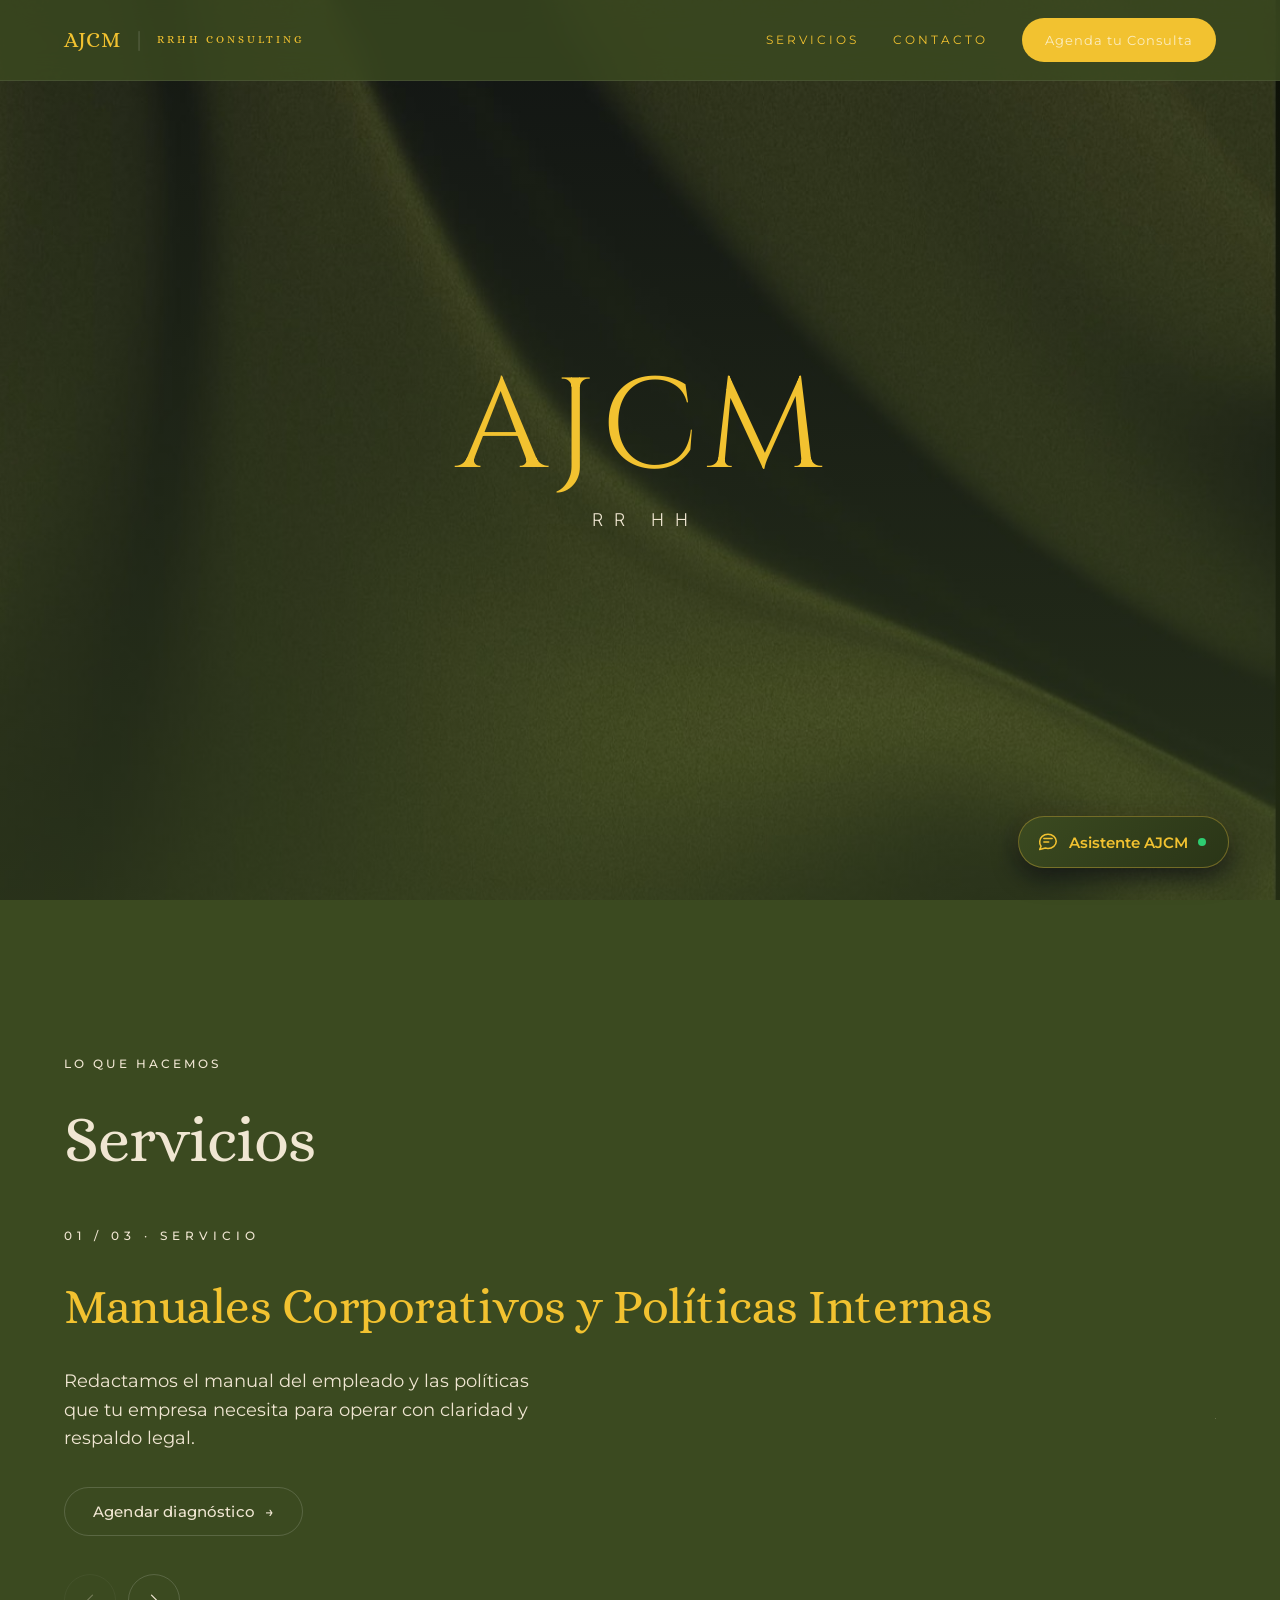
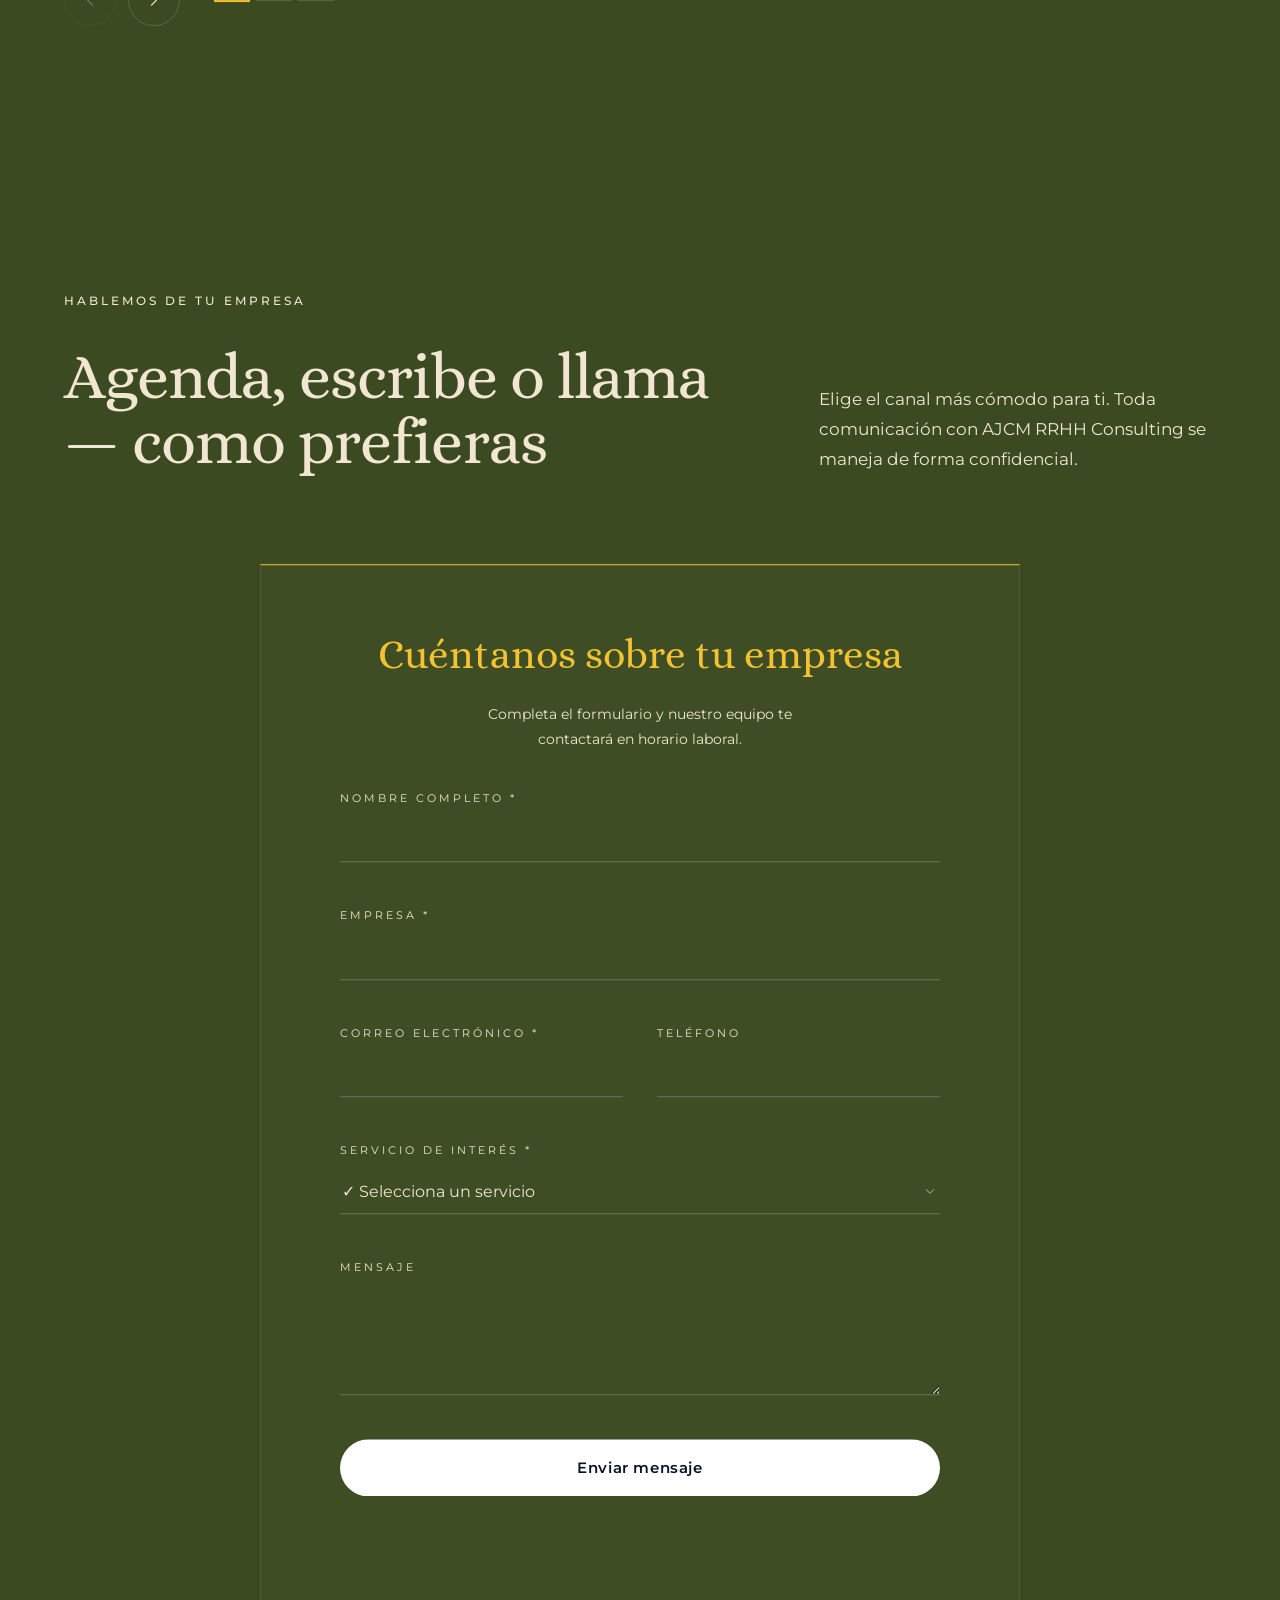
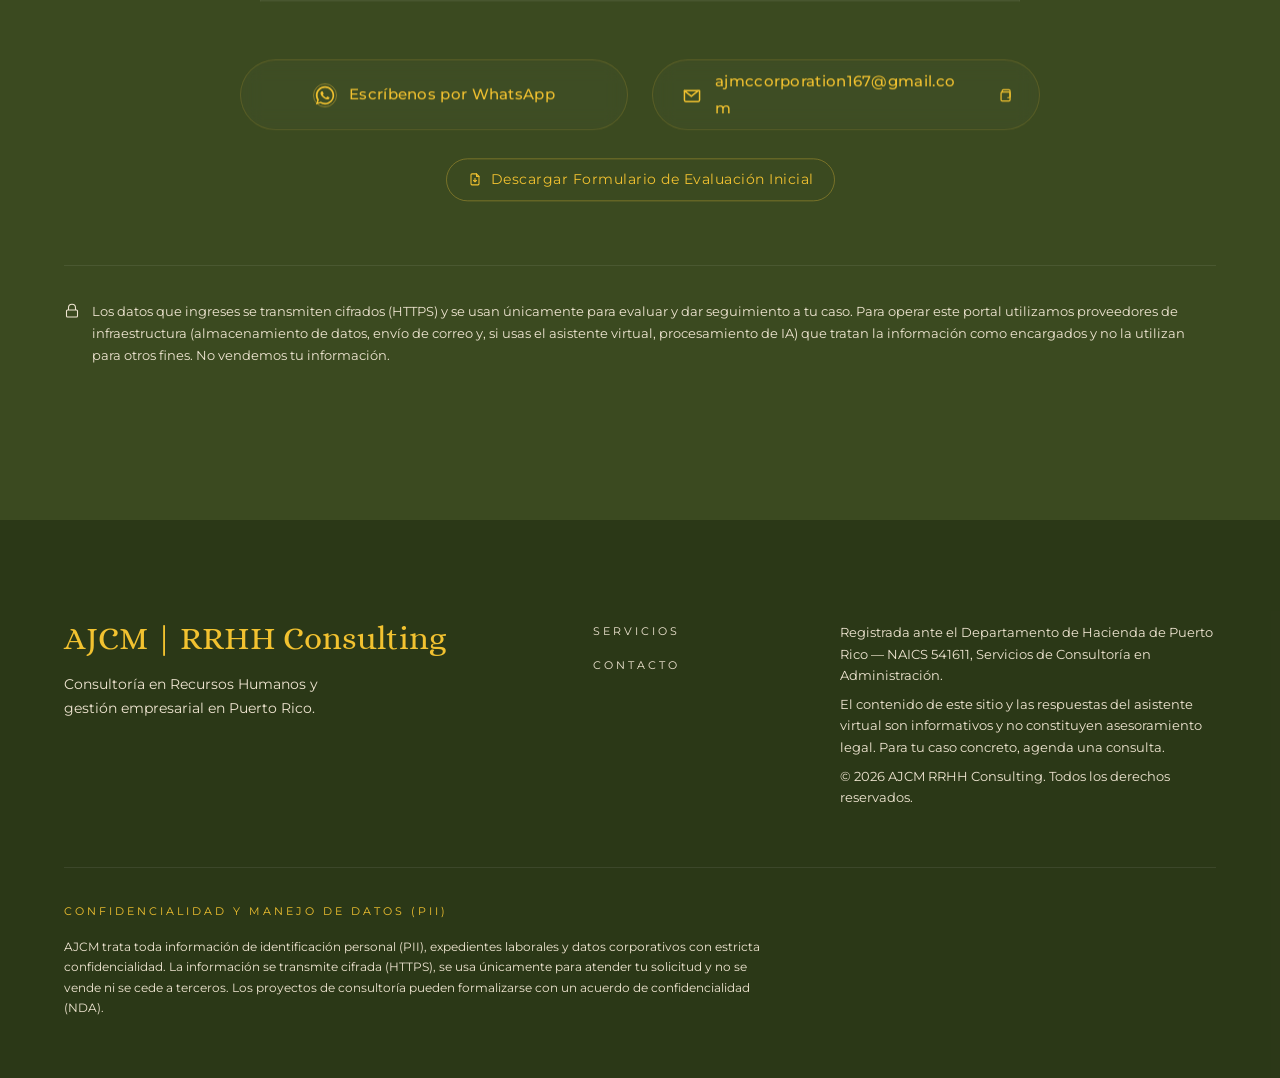
==== commit 997d08af: "UI Premium: Reubicación estructural de los botones de contacto directo debajo del formulario de eval" ====
--- a/index.html
+++ b/index.html
@@ -185,7 +185,68 @@
 
       <div class="contact__grid" data-reveal>
 
-        <!-- Canales directos: WhatsApp y correo en una sola línea -->
+        <!-- Formulario de leads — conectado a Supabase (js/supabase.js) -->
+        <div class="contact-panel contact-panel--form">
+          <h3 class="contact-panel__title">Cuéntanos sobre tu empresa</h3>
+          <p class="contact-panel__text contact-panel__text--muted">
+            Completa el formulario y nuestro equipo te contactará en horario laboral.
+          </p>
+
+          <form id="leadForm" novalidate>
+            <!-- Trampa anti-spam (honeypot): invisible para personas, los bots la rellenan.
+                 Si llega con texto, js/supabase.js finge éxito y no guarda nada. -->
+            <div class="hp-field" aria-hidden="true">
+              <label for="fieldReference">No completar este campo</label>
+              <input type="text" id="fieldReference" name="ajcm_reference" tabindex="-1" autocomplete="off" />
+            </div>
+            <div class="field">
+              <label for="fieldName">Nombre completo <span aria-hidden="true">*</span></label>
+              <input type="text" id="fieldName" name="fullName" maxlength="120" autocomplete="name" required aria-required="true" aria-describedby="error-fieldName" />
+              <span class="field-error" id="error-fieldName"></span>
+            </div>
+
+            <div class="field">
+              <label for="fieldCompany">Empresa <span aria-hidden="true">*</span></label>
+              <input type="text" id="fieldCompany" name="company" maxlength="160" autocomplete="organization" required aria-required="true" aria-describedby="error-fieldCompany" />
+              <span class="field-error" id="error-fieldCompany"></span>
+            </div>
+
+            <div class="field-row">
+              <div class="field">
+                <label for="fieldEmail">Correo electrónico <span aria-hidden="true">*</span></label>
+                <input type="email" id="fieldEmail" name="email" maxlength="254" autocomplete="email" required aria-required="true" aria-describedby="error-fieldEmail" />
+                <span class="field-error" id="error-fieldEmail"></span>
+              </div>
+              <div class="field">
+                <label for="fieldPhone">Teléfono</label>
+                <input type="tel" id="fieldPhone" name="phone" autocomplete="tel" pattern="^[0-9+()\-\s]{7,15}$" aria-describedby="error-fieldPhone" />
+                <span class="field-error" id="error-fieldPhone"></span>
+              </div>
+            </div>
+
+            <div class="field">
+              <label for="fieldService">Servicio de interés <span aria-hidden="true">*</span></label>
+              <select id="fieldService" name="service" required aria-required="true" aria-describedby="error-fieldService">
+                <option value="" disabled selected>✓ Selecciona un servicio</option>
+                <option value="Manuales Corporativos y Políticas Internas">Manuales Corporativos y Políticas Internas</option>
+                <option value="Reclutamiento y Selección de Talento">Reclutamiento y Selección de Talento</option>
+                <option value="Adiestramientos Organizacionales">Adiestramientos Organizacionales</option>
+                <option value="Otro">Otro</option>
+              </select>
+              <span class="field-error" id="error-fieldService"></span>
+            </div>
+
+            <div class="field">
+              <label for="fieldMessage">Mensaje</label>
+              <textarea id="fieldMessage" name="message" rows="3" maxlength="800"></textarea>
+            </div>
+
+            <button type="submit" class="btn btn--gold btn--block" data-magnetic>Enviar mensaje</button>
+            <p class="form-status" id="formStatus" role="status" aria-live="polite"></p>
+          </form>
+        </div>
+
+        <!-- Canales directos (debajo del formulario): WhatsApp, correo y descarga del PDF -->
         <div class="contact-panel contact-panel--channels" role="group" aria-label="Canales directos">
 
           <!-- WhatsApp corporativo: (939) 428-2820 en formato internacional para wa.me -->
@@ -243,67 +304,6 @@
               Descargar Formulario de Evaluación Inicial
             </a>
           </div>
-        </div>
-
-        <!-- Formulario de leads — conectado a Supabase (js/supabase.js) -->
-        <div class="contact-panel contact-panel--form">
-          <h3 class="contact-panel__title">Cuéntanos sobre tu empresa</h3>
-          <p class="contact-panel__text contact-panel__text--muted">
-            Completa el formulario y nuestro equipo te contactará en horario laboral.
-          </p>
-
-          <form id="leadForm" novalidate>
-            <!-- Trampa anti-spam (honeypot): invisible para personas, los bots la rellenan.
-                 Si llega con texto, js/supabase.js finge éxito y no guarda nada. -->
-            <div class="hp-field" aria-hidden="true">
-              <label for="fieldReference">No completar este campo</label>
-              <input type="text" id="fieldReference" name="ajcm_reference" tabindex="-1" autocomplete="off" />
-            </div>
-            <div class="field">
-              <label for="fieldName">Nombre completo <span aria-hidden="true">*</span></label>
-              <input type="text" id="fieldName" name="fullName" maxlength="120" autocomplete="name" required aria-required="true" aria-describedby="error-fieldName" />
-              <span class="field-error" id="error-fieldName"></span>
-            </div>
-
-            <div class="field">
-              <label for="fieldCompany">Empresa <span aria-hidden="true">*</span></label>
-              <input type="text" id="fieldCompany" name="company" maxlength="160" autocomplete="organization" required aria-required="true" aria-describedby="error-fieldCompany" />
-              <span class="field-error" id="error-fieldCompany"></span>
-            </div>
-
-            <div class="field-row">
-              <div class="field">
-                <label for="fieldEmail">Correo electrónico <span aria-hidden="true">*</span></label>
-                <input type="email" id="fieldEmail" name="email" maxlength="254" autocomplete="email" required aria-required="true" aria-describedby="error-fieldEmail" />
-                <span class="field-error" id="error-fieldEmail"></span>
-              </div>
-              <div class="field">
-                <label for="fieldPhone">Teléfono</label>
-                <input type="tel" id="fieldPhone" name="phone" autocomplete="tel" pattern="^[0-9+()\-\s]{7,15}$" aria-describedby="error-fieldPhone" />
-                <span class="field-error" id="error-fieldPhone"></span>
-              </div>
-            </div>
-
-            <div class="field">
-              <label for="fieldService">Servicio de interés <span aria-hidden="true">*</span></label>
-              <select id="fieldService" name="service" required aria-required="true" aria-describedby="error-fieldService">
-                <option value="" disabled selected>✓ Selecciona un servicio</option>
-                <option value="Manuales Corporativos y Políticas Internas">Manuales Corporativos y Políticas Internas</option>
-                <option value="Reclutamiento y Selección de Talento">Reclutamiento y Selección de Talento</option>
-                <option value="Adiestramientos Organizacionales">Adiestramientos Organizacionales</option>
-                <option value="Otro">Otro</option>
-              </select>
-              <span class="field-error" id="error-fieldService"></span>
-            </div>
-
-            <div class="field">
-              <label for="fieldMessage">Mensaje</label>
-              <textarea id="fieldMessage" name="message" rows="3" maxlength="800"></textarea>
-            </div>
-
-            <button type="submit" class="btn btn--gold btn--block" data-magnetic>Enviar mensaje</button>
-            <p class="form-status" id="formStatus" role="status" aria-live="polite"></p>
-          </form>
         </div>
       </div>
 
--- a/css/style.css
+++ b/css/style.css
@@ -153,6 +153,7 @@
   background:
     radial-gradient(ellipse 120% 90% at 50% 40%, var(--color-olive) 55%, var(--color-olive-dark) 100%) fixed,
     var(--color-olive);
+  isolation: isolate; /* contexto propio: la textura (z-index -1) queda sobre este fondo y bajo el contenido */
   color: var(--color-beige);
   font-family: var(--font-body); /* Montserrat por defecto; titulares y acentos la sobrescriben */
   font-size: var(--text-body);
@@ -168,6 +169,19 @@
 h3 { font-family: var(--font-accent); }
 p { margin: 0; }
 a { color: inherit; text-decoration: none; }
+
+/* Textura de estuco casi imperceptible: fija tras toda la página (el hero la tapa con su
+   propia imagen). En gris y al 7% solo aporta relieve, sin teñir el oliva. */
+body::before {
+  content: "";
+  position: fixed;
+  inset: 0;
+  z-index: -1;
+  background: url('../textura.jpg') center / cover no-repeat;
+  filter: grayscale(1);
+  opacity: 0.07;
+  pointer-events: none;
+}
 
 /* Selección de texto en dorado */
 ::selection { background: var(--color-featured-gold); color: var(--color-abyss); }
@@ -528,11 +542,8 @@
 
 
 /* =========================================================================
-   FONDO DE SERVICIOS — oliva sólido (sin textura)
-   ========================================================================= */
-main > section.services {
-  background-color: var(--color-olive);
-}
+   FONDO DE SERVICIOS — transparente: deja ver el oliva y la textura del body
+   ========================================================================= */
 
 .services-presentation {
   position: relative; /* referencia de offsetLeft para js/slider.js */
@@ -648,8 +659,8 @@
   display: grid;
   grid-template-columns: minmax(0, 1fr);
   grid-template-areas:
-    "channels"
-    "form"; /* WhatsApp, correo y descarga del PDF arriba; el formulario debajo */
+    "form"
+    "channels"; /* el formulario primero; WhatsApp, correo y descarga del PDF debajo */
   gap: clamp(22px, 2.5vw, 34px);
   align-items: stretch;
 }
@@ -665,6 +676,8 @@
   gap: 24px;
   align-items: stretch;
   justify-content: center;
+  /* Aire entre el formulario y los canales: este margen + el gap de la cuadrícula ≈ 40–60px */
+  margin-top: clamp(18px, 2.6vw, 26px);
   padding: 0;
   background: transparent;
   border: 0;
@@ -674,7 +687,6 @@
   width: 100%;
   max-width: 760px;
   justify-self: center;
-  margin-bottom: clamp(32px, 5vw, 72px);
   padding: clamp(36px, 5vw, 72px) clamp(24px, 5vw, 80px);
   border-top: 1px solid var(--color-featured-gold); /* el hilo de oro marca al protagonista */
   text-align: center;
@@ -858,9 +870,8 @@
 @media (max-width: 1080px) {
   .contact__grid {
     grid-template-columns: 1fr;
-    grid-template-areas: "channels" "form";
+    grid-template-areas: "form" "channels";
   }
-  .contact-panel--form { margin-bottom: 0; }
 }
 @media (max-width: 480px) {
   .field-row { grid-template-columns: 1fr; gap: var(--spacing-22); }
@@ -885,7 +896,7 @@
    FOOTER
    ========================================================================= */
 .site-footer {
-  background: var(--color-olive-dark);
+  background: rgba(42, 53, 23, 0.85); /* oliva profundo que deja asomar la textura */
   padding: clamp(72px, 8vw, 120px) var(--gutter) var(--spacing-59);
 }
 .site-footer__inner {
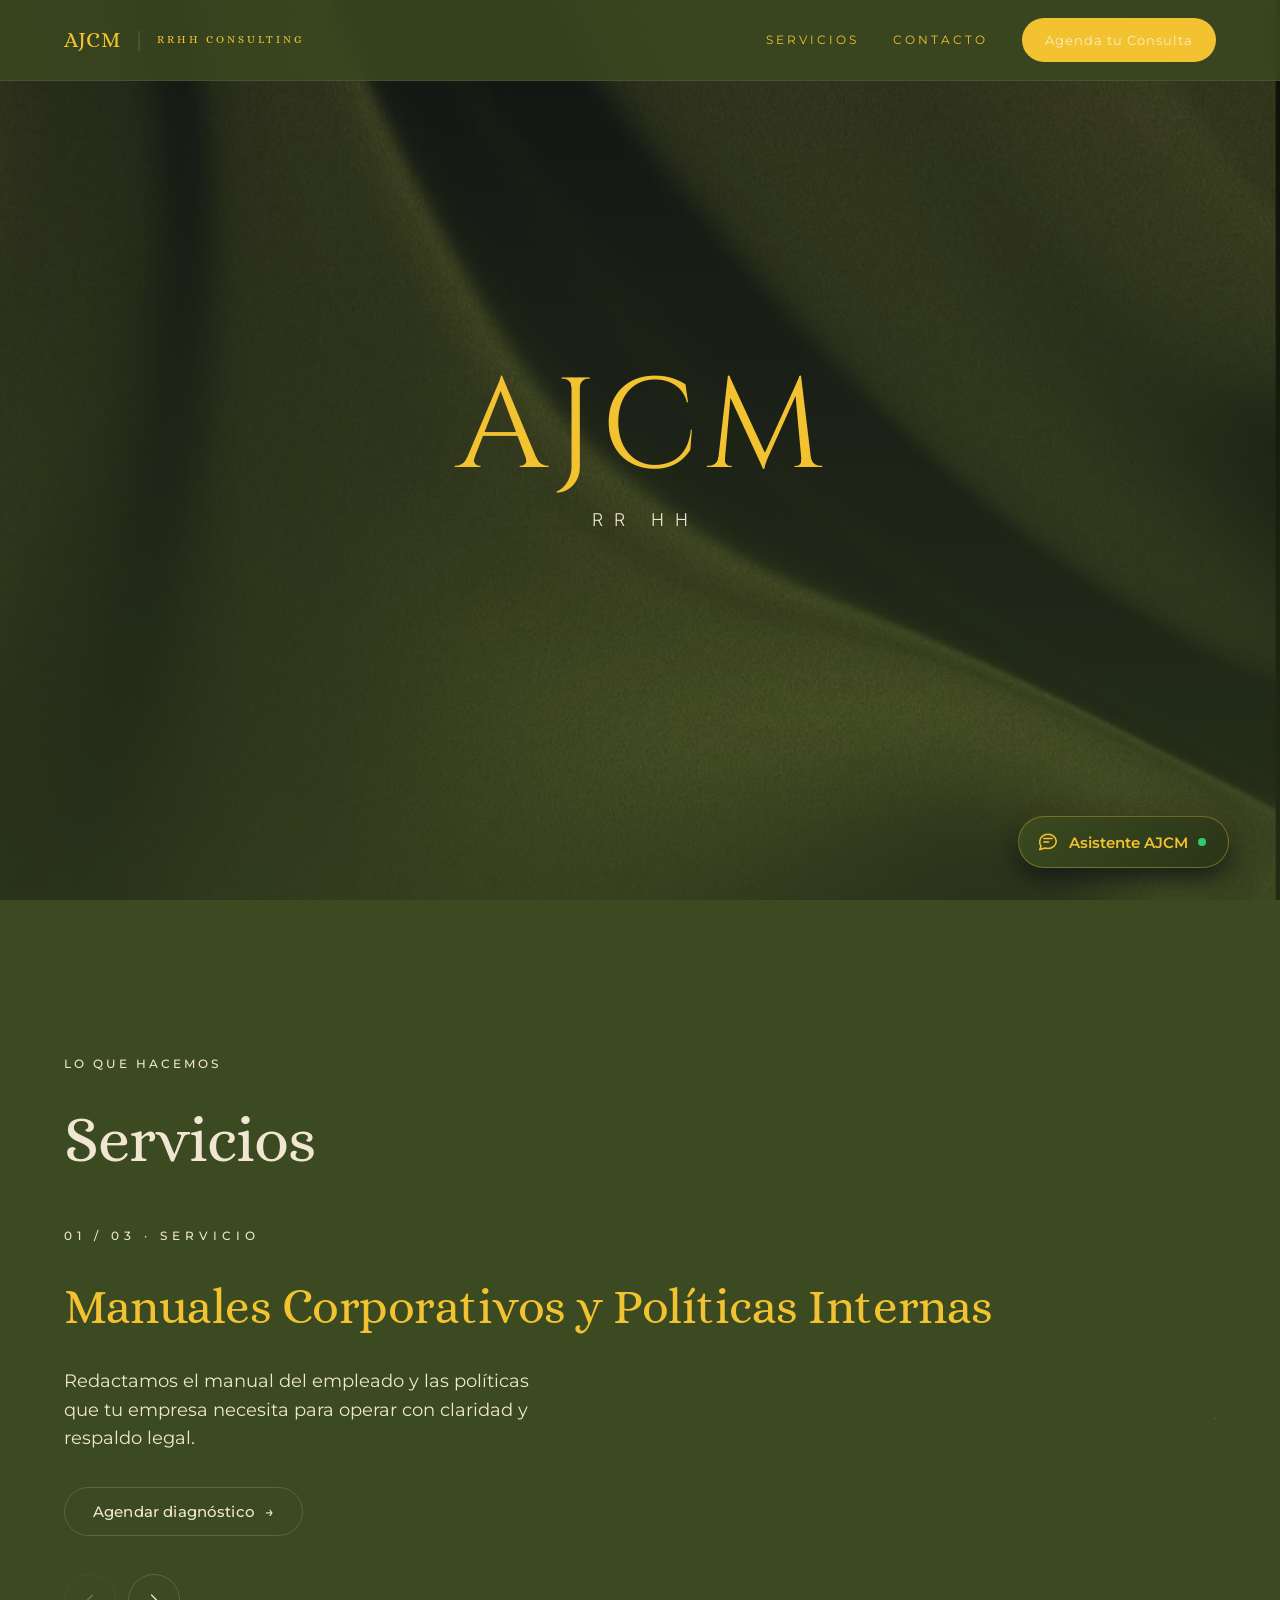
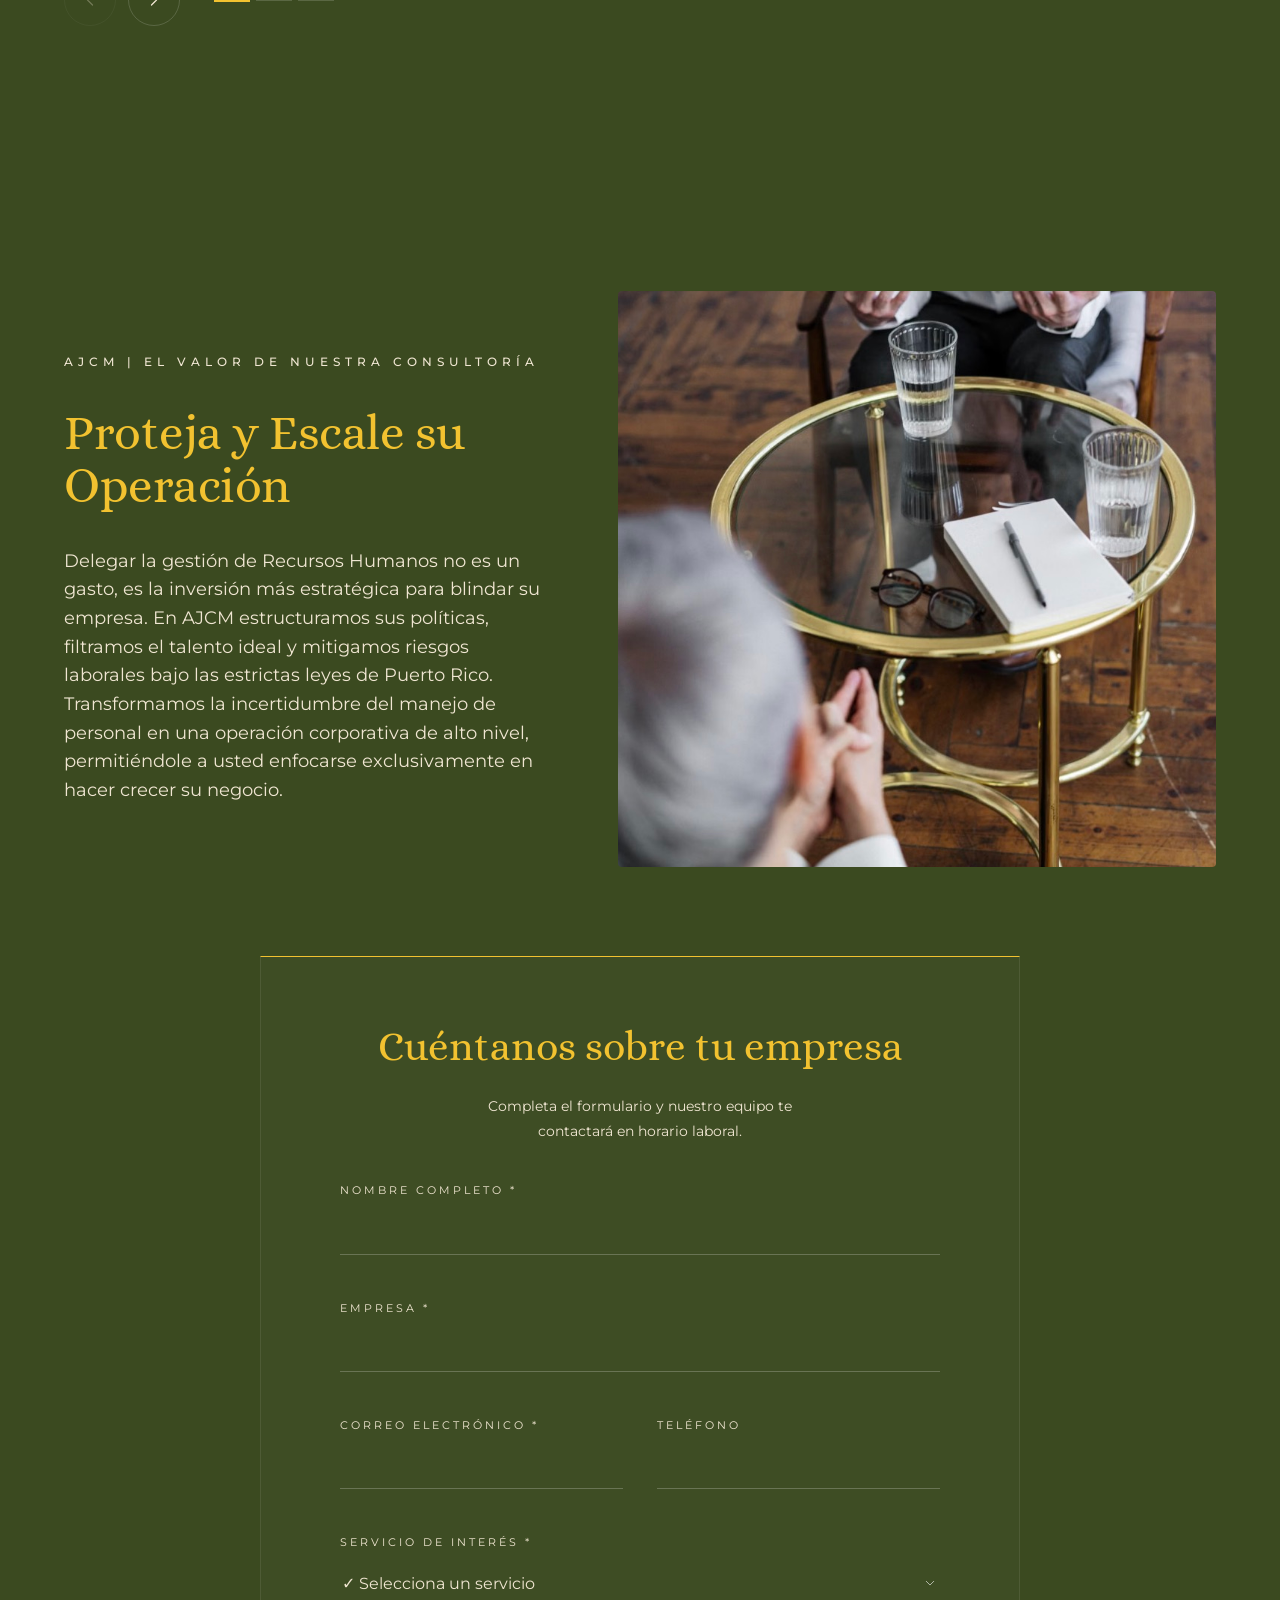
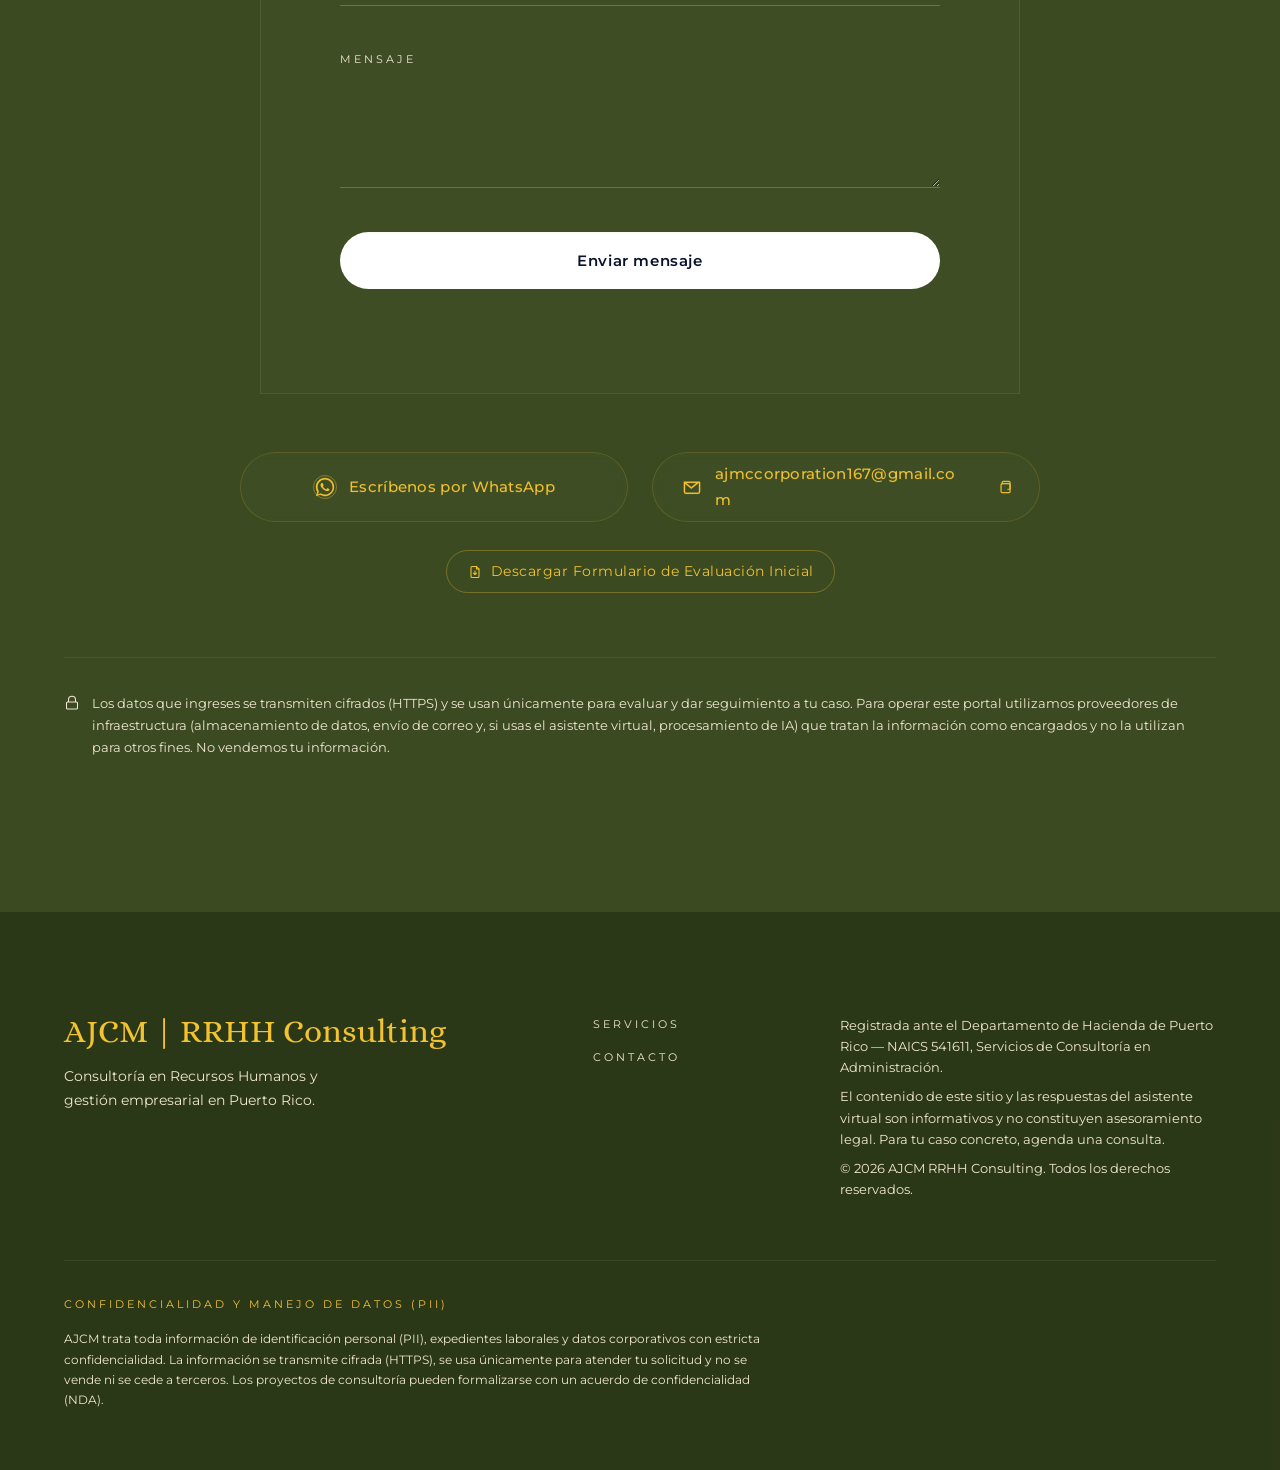
==== commit 56445037: "UI/Copy: Reemplazo de texto de contacto por presentación de valor replicando el diseño editorial de " ====
--- a/index.html
+++ b/index.html
@@ -174,14 +174,18 @@
 
     <!-- ============================= MÓDULO DE CONTACTO Y AGENDAMIENTO ============================= -->
     <section class="contact" id="contacto">
-      <div class="section__head section__head--split" data-reveal>
-        <p class="eyebrow">Hablemos de tu empresa</p>
-        <h2 class="section__title">Agenda, escribe o llama — como prefieras</h2>
-        <p class="section__intro">
-          Elige el canal más cómodo para ti. Toda comunicación con AJCM RRHH Consulting se maneja de forma
-          confidencial.
-        </p>
-      </div>
+      <!-- Presentación de valor: espejo del slide editorial de Servicios (mismas clases .slide-text*),
+           texto a la izquierda e imagen a la derecha. Sin carrusel: es un solo bloque estático. -->
+      <article class="value-pitch slide--editorial" data-reveal aria-labelledby="valuePitchTitle">
+        <div class="slide-text">
+          <p class="eyebrow slide-text__meta">AJCM | El valor de nuestra consultoría</p>
+          <h2 class="slide-text__title" id="valuePitchTitle">Proteja y Escale su Operación</h2>
+          <p class="slide-text__desc">Delegar la gestión de Recursos Humanos no es un gasto, es la inversión más estratégica para blindar su empresa. En AJCM estructuramos sus políticas, filtramos el talento ideal y mitigamos riesgos laborales bajo las estrictas leyes de Puerto Rico. Transformamos la incertidumbre del manejo de personal en una operación corporativa de alto nivel, permitiéndole a usted enfocarse exclusivamente en hacer crecer su negocio.</p>
+        </div>
+        <div class="slide-image">
+          <img src="./ajcm-optimizacion-talento-ejecutivo.jpg" alt="Reunión de consultoría: dos profesionales conversan frente a una mesa de cristal con libreta y bolígrafo" width="800" height="1124" loading="lazy" decoding="async" />
+        </div>
+      </article>
 
       <div class="contact__grid" data-reveal>
 
--- a/css/style.css
+++ b/css/style.css
@@ -653,6 +653,25 @@
 /* =========================================================================
    MÓDULO DE CONTACTO
    ========================================================================= */
+/* Presentación de valor (antes del formulario): espejo del slide editorial de
+   Servicios. Reutiliza .slide--editorial .slide-text* para la tipografía y
+   .slide-image para la foto; aquí solo se define la cuadrícula a dos columnas. */
+.value-pitch {
+  max-width: calc(var(--page-max-width) - var(--gutter) * 2);
+  margin: 0 auto clamp(56px, 7vw, 112px);
+  display: grid;
+  grid-template-columns: minmax(0, 45fr) minmax(0, 55fr); /* mismo reparto texto/imagen que .slide */
+  align-items: center;
+  gap: clamp(32px, 5vw, 72px);
+  text-align: left;
+}
+.value-pitch .slide-text__desc { max-width: 540px; }
+.value-pitch .slide-image img { height: min(64vh, 600px); }
+@media (max-width: 768px) {
+  .value-pitch { grid-template-columns: 1fr; gap: 28px; }
+  .value-pitch .slide-image img { height: 38vh; min-height: 220px; }
+}
+
 .contact__grid {
   max-width: var(--page-max-width);
   margin: 0 auto;
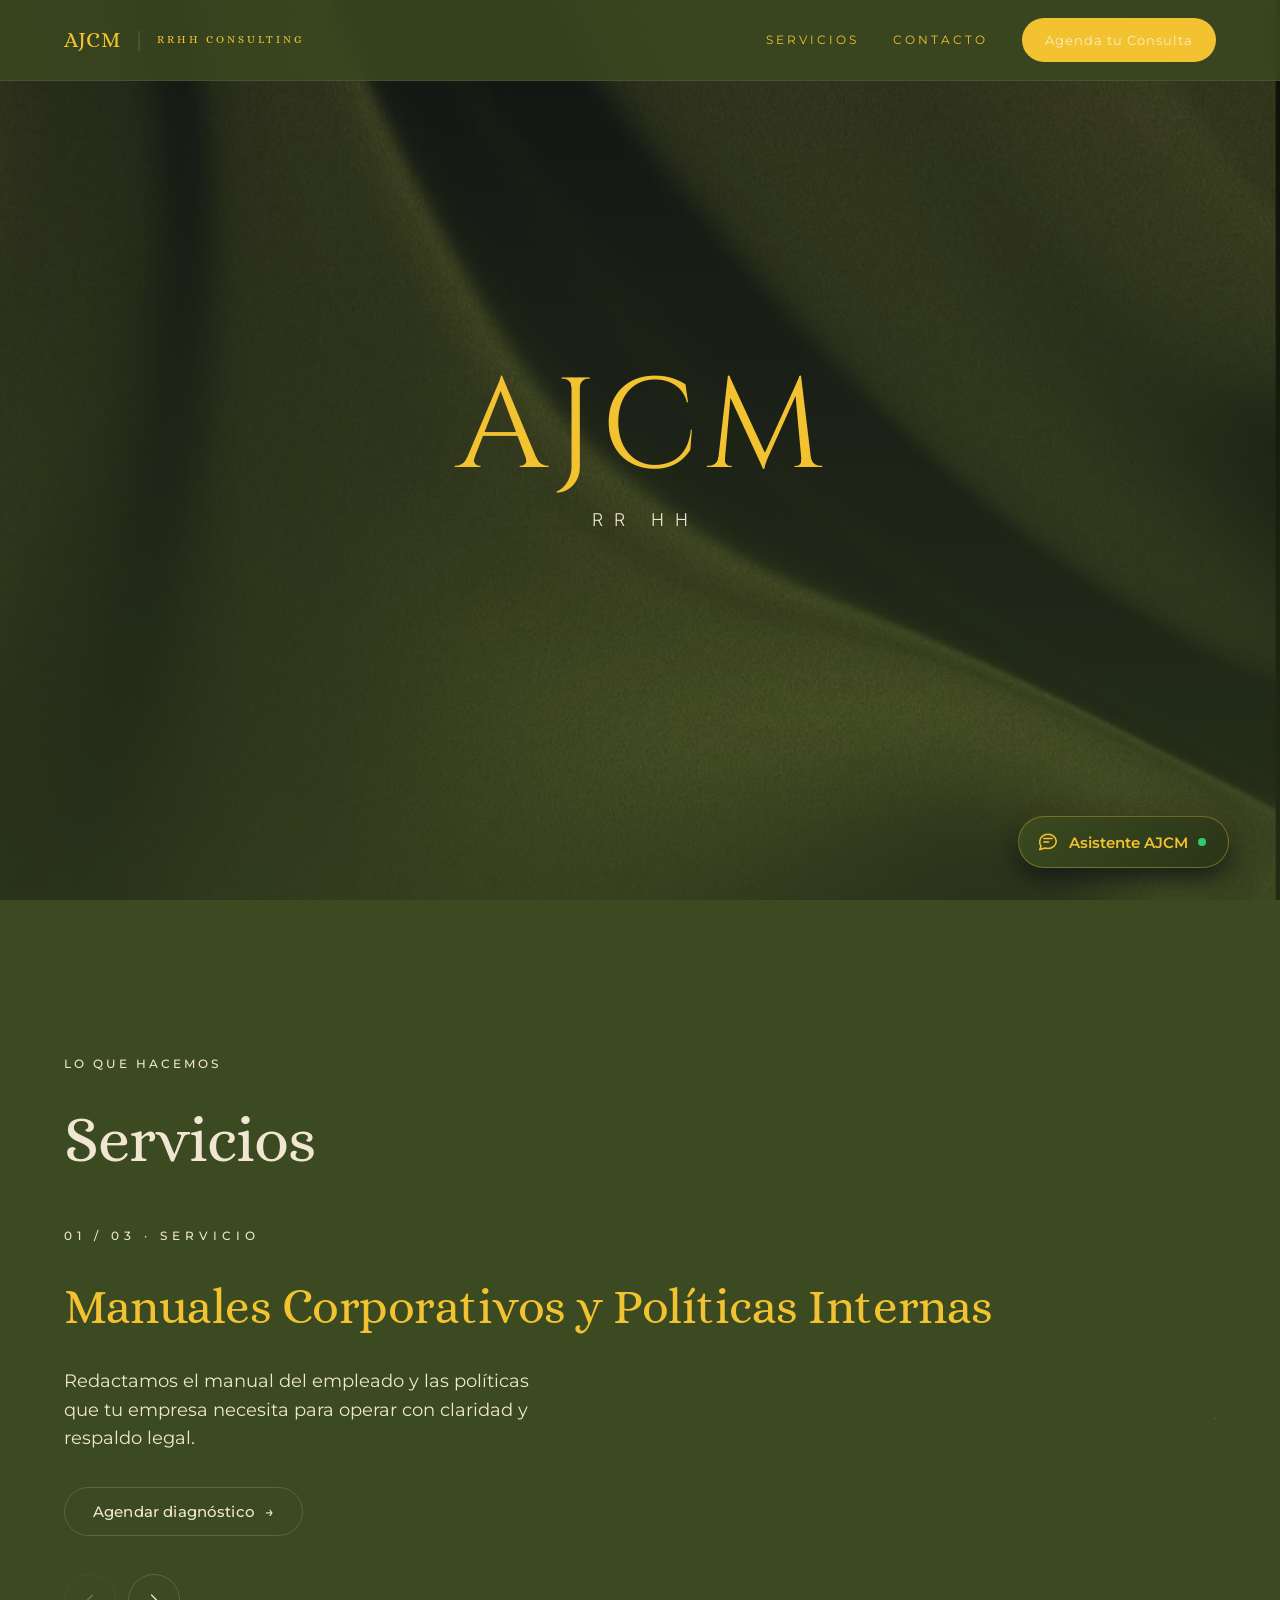
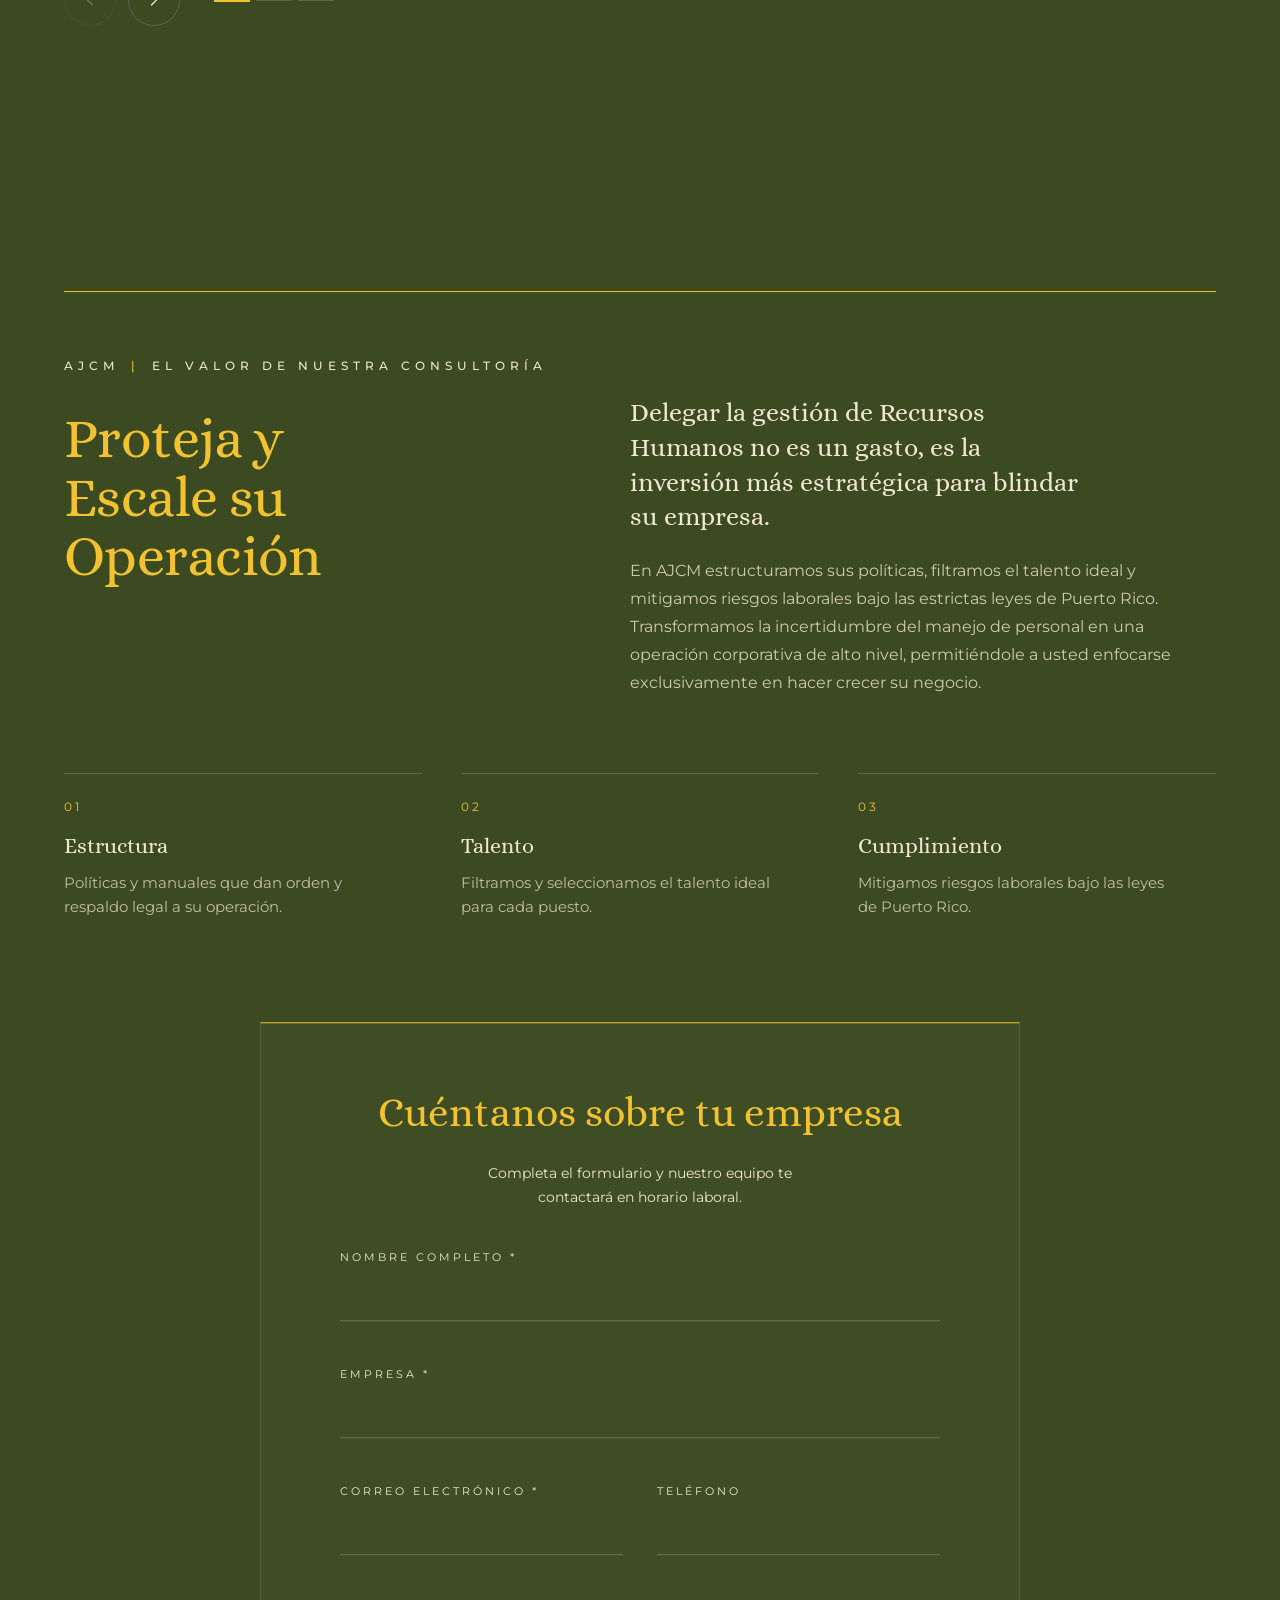
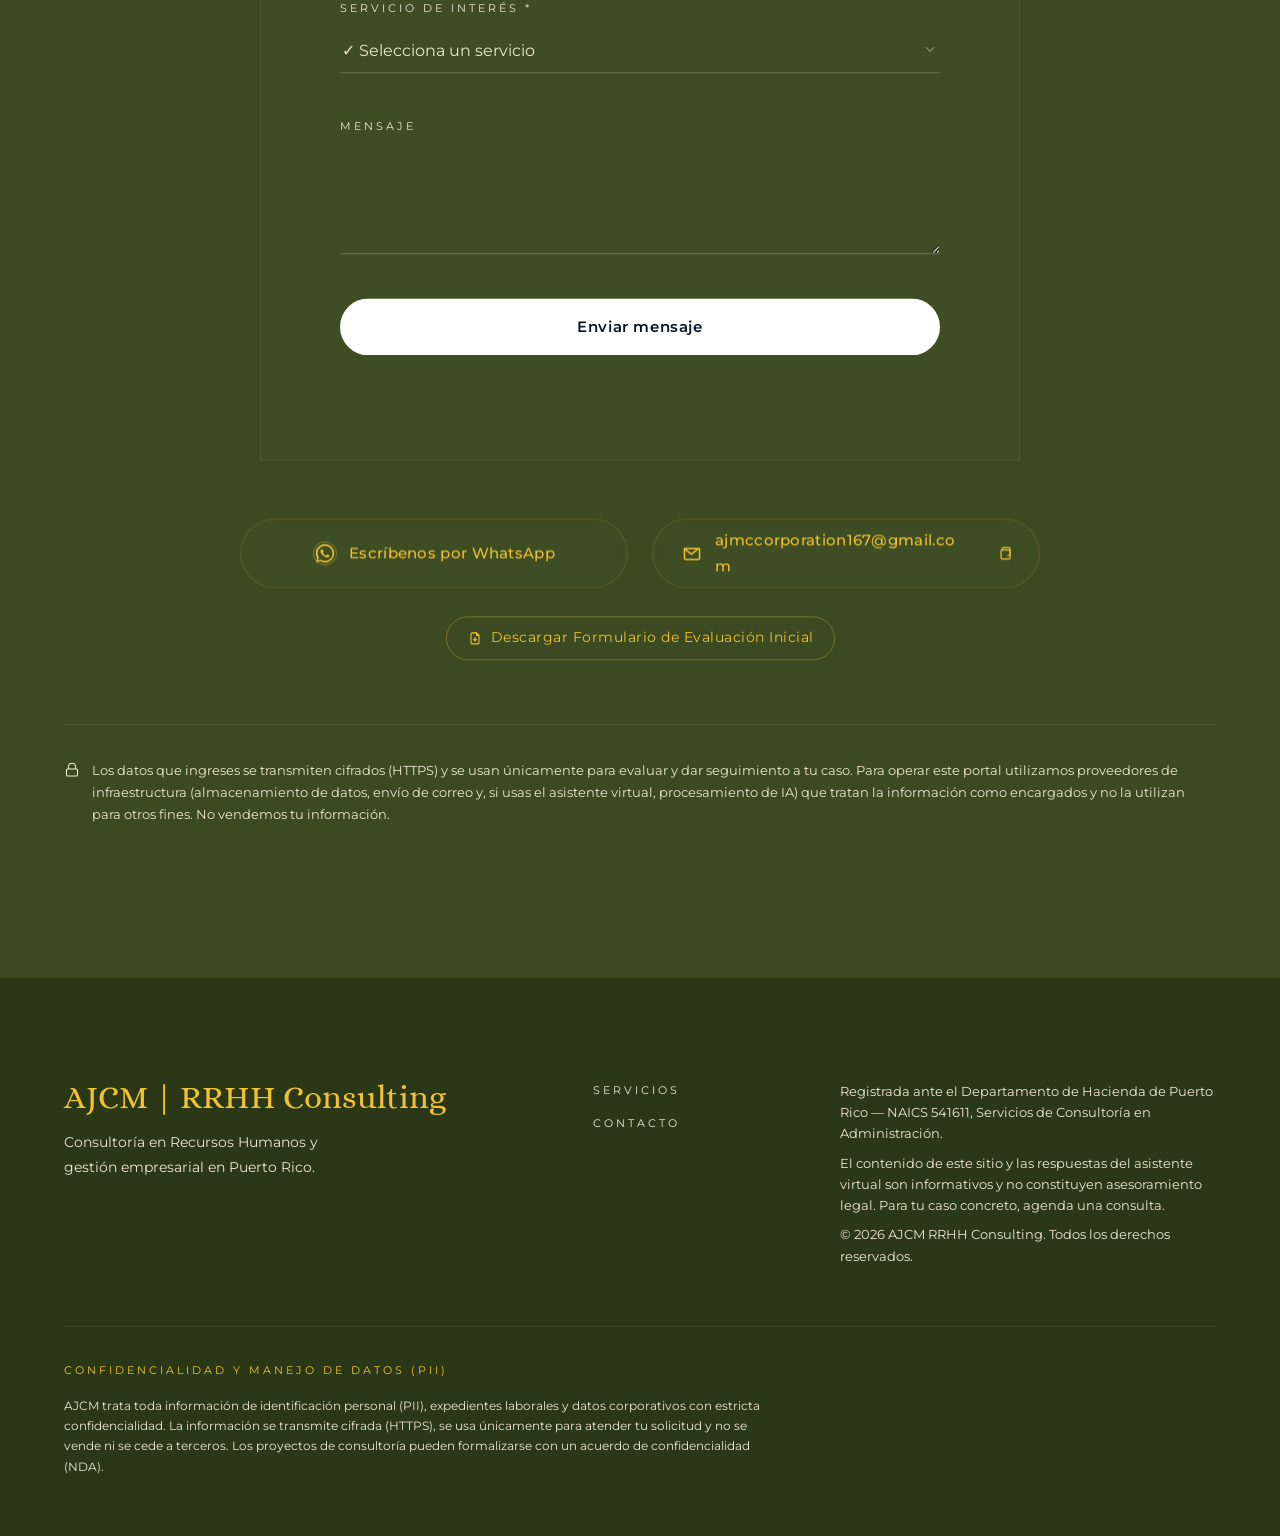
==== commit 90919f17: "UI: Presentación de valor sin imagen, rediseño editorial con tesis y tres pilares Co-Authored-By: Cl" ====
--- a/index.html
+++ b/index.html
@@ -174,17 +174,38 @@
 
     <!-- ============================= MÓDULO DE CONTACTO Y AGENDAMIENTO ============================= -->
     <section class="contact" id="contacto">
-      <!-- Presentación de valor: espejo del slide editorial de Servicios (mismas clases .slide-text*),
-           texto a la izquierda e imagen a la derecha. Sin carrusel: es un solo bloque estático. -->
+      <!-- Presentación de valor (antes del formulario): bloque editorial sin imagen.
+           Título a la izquierda, tesis a la derecha y tres pilares numerados debajo.
+           Reutiliza .eyebrow y .slide-text__title para la misma voz visual de Servicios. -->
       <article class="value-pitch slide--editorial" data-reveal aria-labelledby="valuePitchTitle">
-        <div class="slide-text">
-          <p class="eyebrow slide-text__meta">AJCM | El valor de nuestra consultoría</p>
-          <h2 class="slide-text__title" id="valuePitchTitle">Proteja y Escale su Operación</h2>
-          <p class="slide-text__desc">Delegar la gestión de Recursos Humanos no es un gasto, es la inversión más estratégica para blindar su empresa. En AJCM estructuramos sus políticas, filtramos el talento ideal y mitigamos riesgos laborales bajo las estrictas leyes de Puerto Rico. Transformamos la incertidumbre del manejo de personal en una operación corporativa de alto nivel, permitiéndole a usted enfocarse exclusivamente en hacer crecer su negocio.</p>
-        </div>
-        <div class="slide-image">
-          <img src="./ajcm-optimizacion-talento-ejecutivo.jpg" alt="Reunión de consultoría: dos profesionales conversan frente a una mesa de cristal con libreta y bolígrafo" width="800" height="1124" loading="lazy" decoding="async" />
-        </div>
+        <div class="value-pitch__head">
+          <div class="value-pitch__heading">
+            <p class="eyebrow value-pitch__eyebrow">AJCM <span aria-hidden="true">|</span> El valor de nuestra consultoría</p>
+            <h2 class="slide-text__title value-pitch__title" id="valuePitchTitle">Proteja y Escale su Operación</h2>
+          </div>
+          <div class="value-pitch__body">
+            <p class="value-pitch__lead">Delegar la gestión de Recursos Humanos no es un gasto, es la inversión más estratégica para blindar su empresa.</p>
+            <p class="value-pitch__text">En AJCM estructuramos sus políticas, filtramos el talento ideal y mitigamos riesgos laborales bajo las estrictas leyes de Puerto Rico. Transformamos la incertidumbre del manejo de personal en una operación corporativa de alto nivel, permitiéndole a usted enfocarse exclusivamente en hacer crecer su negocio.</p>
+          </div>
+        </div>
+
+        <ol class="value-pitch__pillars">
+          <li class="value-pitch__pillar">
+            <span class="value-pitch__num" aria-hidden="true">01</span>
+            <h3 class="value-pitch__pillar-title">Estructura</h3>
+            <p class="value-pitch__pillar-text">Políticas y manuales que dan orden y respaldo legal a su operación.</p>
+          </li>
+          <li class="value-pitch__pillar">
+            <span class="value-pitch__num" aria-hidden="true">02</span>
+            <h3 class="value-pitch__pillar-title">Talento</h3>
+            <p class="value-pitch__pillar-text">Filtramos y seleccionamos el talento ideal para cada puesto.</p>
+          </li>
+          <li class="value-pitch__pillar">
+            <span class="value-pitch__num" aria-hidden="true">03</span>
+            <h3 class="value-pitch__pillar-title">Cumplimiento</h3>
+            <p class="value-pitch__pillar-text">Mitigamos riesgos laborales bajo las leyes de Puerto Rico.</p>
+          </li>
+        </ol>
       </article>
 
       <div class="contact__grid" data-reveal>
--- a/css/style.css
+++ b/css/style.css
@@ -653,23 +653,83 @@
 /* =========================================================================
    MÓDULO DE CONTACTO
    ========================================================================= */
-/* Presentación de valor (antes del formulario): espejo del slide editorial de
-   Servicios. Reutiliza .slide--editorial .slide-text* para la tipografía y
-   .slide-image para la foto; aquí solo se define la cuadrícula a dos columnas. */
+/* Presentación de valor (antes del formulario): bloque editorial sin imagen.
+   Hilo dorado arriba, título | tesis a dos columnas y tres pilares numerados. */
 .value-pitch {
   max-width: calc(var(--page-max-width) - var(--gutter) * 2);
-  margin: 0 auto clamp(56px, 7vw, 112px);
+  margin: 0 auto clamp(64px, 8vw, 120px);
+  padding-top: clamp(40px, 5vw, 64px);
+  border-top: 1px solid var(--color-featured-gold);
+  text-align: left;
+}
+.value-pitch__head {
   display: grid;
-  grid-template-columns: minmax(0, 45fr) minmax(0, 55fr); /* mismo reparto texto/imagen que .slide */
-  align-items: center;
-  gap: clamp(32px, 5vw, 72px);
-  text-align: left;
-}
-.value-pitch .slide-text__desc { max-width: 540px; }
-.value-pitch .slide-image img { height: min(64vh, 600px); }
-@media (max-width: 768px) {
-  .value-pitch { grid-template-columns: 1fr; gap: 28px; }
-  .value-pitch .slide-image img { height: 38vh; min-height: 220px; }
+  grid-template-columns: minmax(0, 5fr) minmax(0, 6fr);
+  gap: clamp(32px, 6vw, 96px);
+  align-items: start;
+}
+.value-pitch__eyebrow { letter-spacing: 5px; margin-bottom: var(--spacing-34); }
+.value-pitch__eyebrow span { color: var(--color-featured-gold); margin: 0 4px; }
+.slide--editorial .value-pitch__title {
+  font-size: clamp(2.5rem, 4.4vw, 4.25rem);
+  line-height: 1.05;
+  max-width: 11ch;
+}
+.value-pitch__body { padding-top: clamp(0px, 3.2vw, 52px); } /* alinea la tesis con el título, no con la etiqueta */
+.value-pitch__lead {
+  font-family: var(--font-display);
+  font-size: clamp(1.4rem, 2vw, 1.85rem);
+  line-height: 1.35;
+  color: var(--color-beige);
+  max-width: 30ch;
+}
+.value-pitch__text {
+  margin-top: var(--spacing-22);
+  font-size: clamp(1rem, 1.15vw, 1.075rem);
+  line-height: 1.75;
+  color: var(--color-body-copy);
+  opacity: 0.82;
+  max-width: 54ch;
+}
+.value-pitch__pillars {
+  list-style: none;
+  margin: clamp(48px, 6vw, 88px) 0 0;
+  padding: 0;
+  display: grid;
+  grid-template-columns: repeat(3, minmax(0, 1fr));
+  gap: clamp(24px, 3vw, 48px);
+}
+.value-pitch__pillar {
+  padding-top: var(--spacing-22);
+  border-top: 1px solid var(--color-hairline-strong);
+}
+.value-pitch__num {
+  display: block;
+  font-family: var(--font-body);
+  font-size: 12px;
+  letter-spacing: 3px;
+  color: var(--color-featured-gold);
+  margin-bottom: var(--spacing-16);
+}
+.value-pitch__pillar-title {
+  font-family: var(--font-display);
+  font-weight: 400;
+  font-size: clamp(1.35rem, 1.7vw, 1.6rem);
+  line-height: 1.2;
+  color: var(--color-beige);
+}
+.value-pitch__pillar-text {
+  margin-top: var(--spacing-11);
+  font-size: 15px;
+  line-height: 1.65;
+  color: var(--color-body-copy);
+  opacity: 0.75;
+  max-width: 32ch;
+}
+@media (max-width: 900px) {
+  .value-pitch__head { grid-template-columns: 1fr; gap: var(--spacing-34); }
+  .value-pitch__body { padding-top: 0; }
+  .value-pitch__pillars { grid-template-columns: 1fr; gap: var(--spacing-34); }
 }
 
 .contact__grid {
